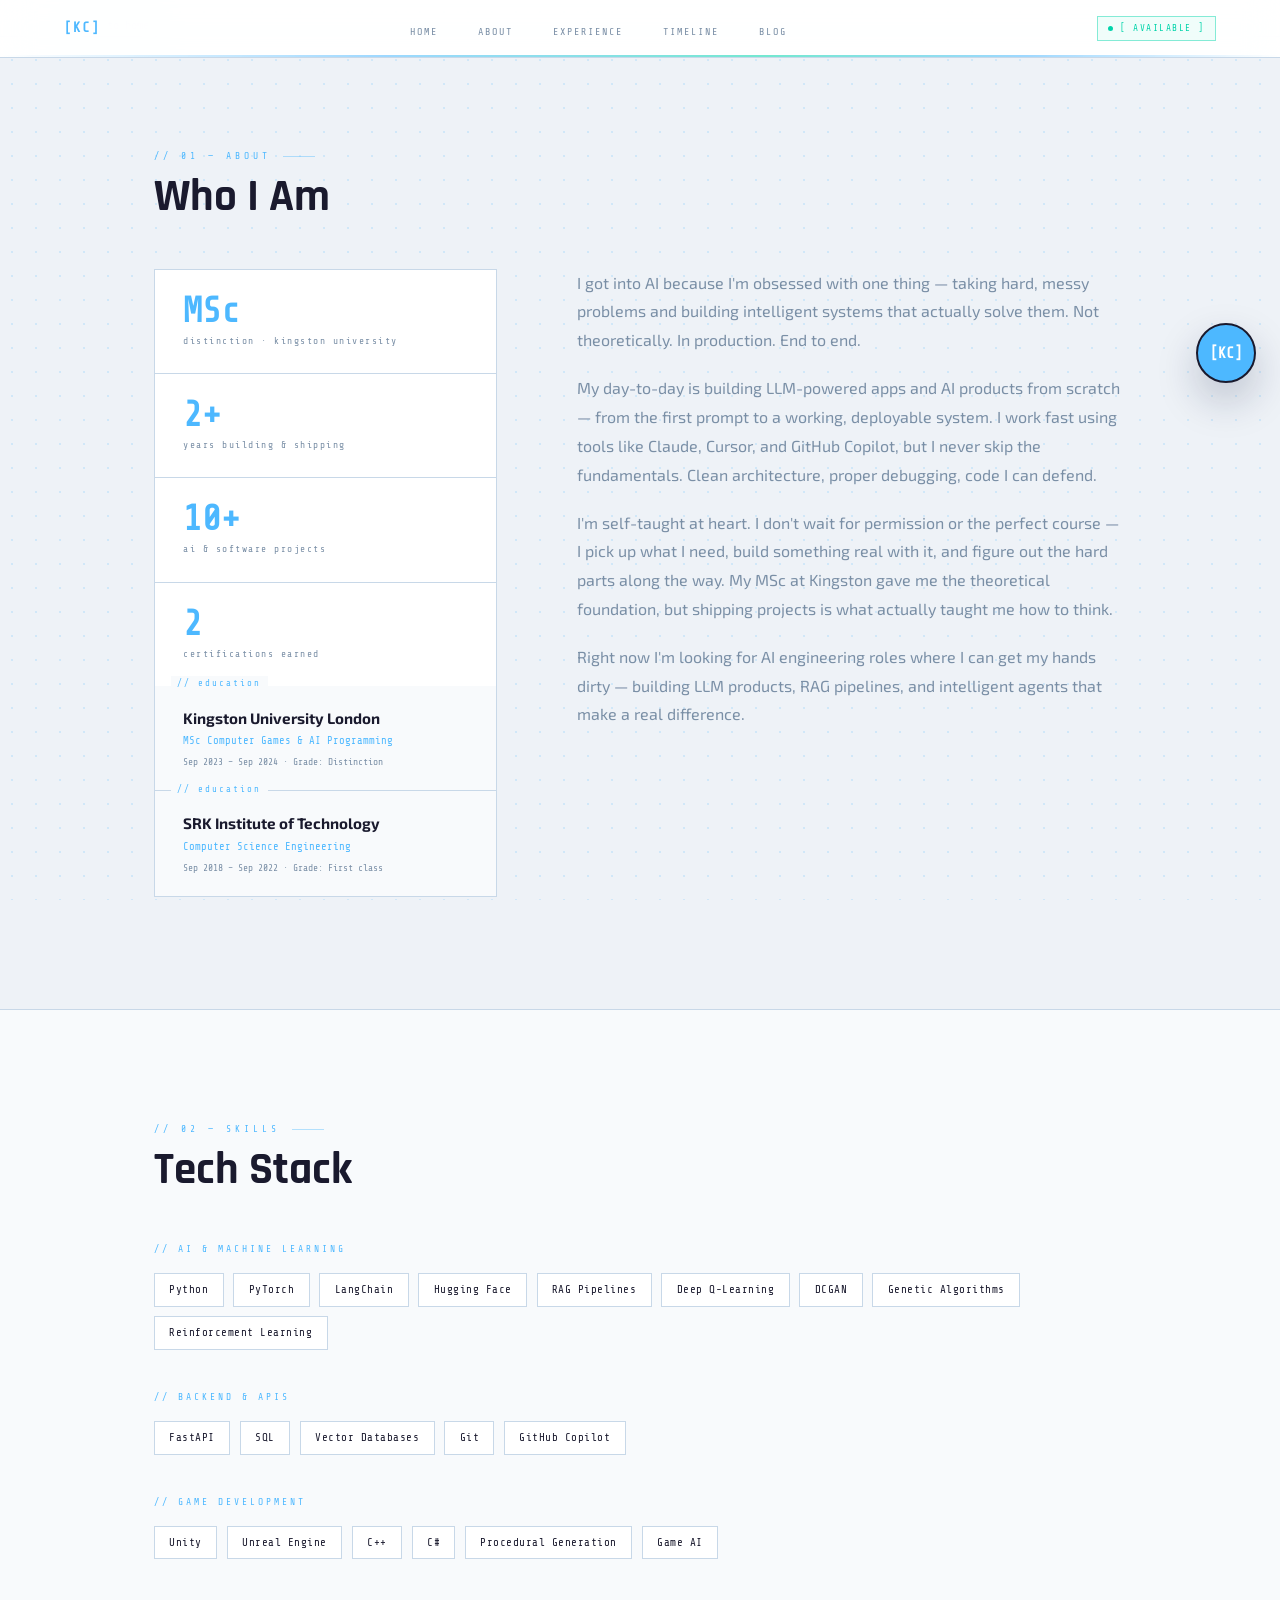
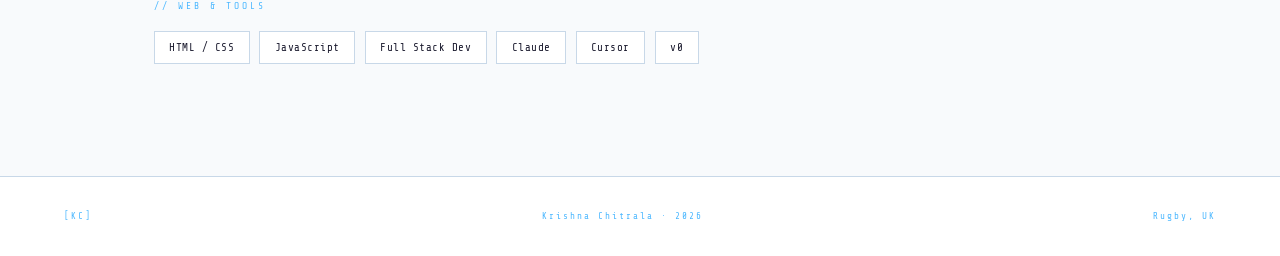
==== pages/about.html @ a4210274 "Add floating AI chat widget across all pages" ====
<!DOCTYPE html>
<html lang="en">
<head>
  <meta charset="UTF-8">
  <meta name="viewport" content="width=device-width, initial-scale=1.0">
  <title>About · KC</title>
  <link href="https://fonts.googleapis.com/css2?family=Rajdhani:wght@600;700&family=Exo+2:wght@400;500;600&family=Share+Tech+Mono&display=swap" rel="stylesheet">
  <link rel="stylesheet" href="../css/style.css">
</head>
<body>

<nav>
  <a class="nav-logo" href="../index.html">[KC]</a>
  <button class="nav-hamburger" id="navHamburger" onclick="toggleMenu()">
    <span></span>
    <span></span>
    <span></span>
  </button>
  <ul class="nav-links">
    <li><a href="../index.html" onclick="closeMenu()">HOME</a></li>
    <li><a href="about.html" onclick="closeMenu()">ABOUT</a></li>
    <li><a href="experience.html" onclick="closeMenu()">EXPERIENCE</a></li>
    <li><a href="timeline.html" onclick="closeMenu()">TIMELINE</a></li>
    <li><a href="blog.html" onclick="closeMenu()">BLOG</a></li>
  </ul>
  <div class="nav-available">
    <div class="nav-available-dot"></div>
    [ AVAILABLE ]
  </div>
</nav>

<div class="mobile-menu-overlay" id="mobileMenuOverlay">
  <div class="mobile-menu">
    <a href="../index.html" onclick="closeMenu()">HOME</a>
    <a href="about.html" onclick="closeMenu()">ABOUT</a>
    <a href="experience.html" onclick="closeMenu()">EXPERIENCE</a>
    <a href="timeline.html" onclick="closeMenu()">TIMELINE</a>
    <a href="blog.html" onclick="closeMenu()">BLOG</a>
  </div>
</div>

<a class="back-link" href="../index.html">← Back to home</a>

<section id="about">
  <div class="section-wrap">
    <div class="section-label">// 01 — about</div>
    <h2>Who I Am</h2>
    <div class="about-grid">
      <div class="about-stats">
        <div class="about-stat">
          <div class="about-stat-num">MSc</div>
          <div class="about-stat-label">distinction · kingston university</div>
        </div>
        <div class="about-stat">
          <div class="about-stat-num">2+</div>
          <div class="about-stat-label">years building & shipping</div>
        </div>
        <div class="about-stat">
          <div class="about-stat-num">10+</div>
          <div class="about-stat-label">ai & software projects</div>
        </div>
        <div class="about-stat">
          <div class="about-stat-num">2</div>
          <div class="about-stat-label">certifications earned</div>
        </div>

        <div class="about-edu">
          <div class="about-edu-title">Kingston University London</div>
          <div class="about-edu-sub">MSc Computer Games & AI Programming</div>
          <div class="about-edu-detail">Sep 2023 – Sep 2024 · Grade: Distinction</div>
        </div>
        <div class="about-edu">
          <div class="about-edu-title">SRK Institute of Technology</div>
          <div class="about-edu-sub">Computer Science Engineering</div>
          <div class="about-edu-detail">Sep 2018 – Sep 2022 · Grade: First class</div>
        </div>
      </div>
      <div class="about-text">
        <p>I got into AI because I'm obsessed with one thing — taking hard, messy problems and building intelligent systems that actually solve them. Not theoretically. In production. End to end.</p>
        <p>My day-to-day is building LLM-powered apps and AI products from scratch — from the first prompt to a working, deployable system. I work fast using tools like Claude, Cursor, and GitHub Copilot, but I never skip the fundamentals. Clean architecture, proper debugging, code I can defend.</p>
        <p>I'm self-taught at heart. I don't wait for permission or the perfect course — I pick up what I need, build something real with it, and figure out the hard parts along the way. My MSc at Kingston gave me the theoretical foundation, but shipping projects is what actually taught me how to think.</p>
        <p>Right now I'm looking for AI engineering roles where I can get my hands dirty — building LLM products, RAG pipelines, and intelligent agents that make a real difference.</p>
      </div>
    </div>
  </div>
</section>

<section id="skills">
  <div class="section-wrap">
    <div class="section-label">// 02 — skills</div>
    <h2>Tech Stack</h2>
    <div class="skills-categories">
      <div>
        <div class="skill-category-label">// AI & Machine Learning</div>
        <div class="skills-grid">
          <div class="skill-tag">Python</div>
          <div class="skill-tag">PyTorch</div>
          <div class="skill-tag">LangChain</div>
          <div class="skill-tag">Hugging Face</div>
          <div class="skill-tag">RAG Pipelines</div>
          <div class="skill-tag">Deep Q-Learning</div>
          <div class="skill-tag">DCGAN</div>
          <div class="skill-tag">Genetic Algorithms</div>
          <div class="skill-tag">Reinforcement Learning</div>
        </div>
      </div>
      <div>
        <div class="skill-category-label">// Backend & APIs</div>
        <div class="skills-grid">
          <div class="skill-tag">FastAPI</div>
          <div class="skill-tag">SQL</div>
          <div class="skill-tag">Vector Databases</div>
          <div class="skill-tag">Git</div>
          <div class="skill-tag">GitHub Copilot</div>
        </div>
      </div>
      <div>
        <div class="skill-category-label">// Game Development</div>
        <div class="skills-grid">
          <div class="skill-tag">Unity</div>
          <div class="skill-tag">Unreal Engine</div>
          <div class="skill-tag">C++</div>
          <div class="skill-tag">C#</div>
          <div class="skill-tag">Procedural Generation</div>
          <div class="skill-tag">Game AI</div>
        </div>
      </div>
      <div>
        <div class="skill-category-label">// Web & Tools</div>
        <div class="skills-grid">
          <div class="skill-tag">HTML / CSS</div>
          <div class="skill-tag">JavaScript</div>
          <div class="skill-tag">Full Stack Dev</div>
          <div class="skill-tag">Claude</div>
          <div class="skill-tag">Cursor</div>
          <div class="skill-tag">v0</div>
        </div>
      </div>
    </div>
  </div>
</section>

<footer>
  <span>[KC]</span>
  <span>Krishna Chitrala · 2026</span>
  <span>Rugby, UK</span>
</footer>

<div class="floating-chat-wrapper">
  <button id="floatingChatButton" class="floating-chat-button" title="Ask AI about Krishna" aria-expanded="false">[KC]</button>
  <div id="floatingChatPanel" class="floating-chat-panel" aria-hidden="true">
    <div class="floating-chat-header">
      <div>
        <div class="floating-chat-title">[KC] ASSISTANT · ONLINE</div>
        <div class="floating-chat-counter" id="questionCounter">20 remaining</div>
      </div>
      <button id="floatingChatClose" class="floating-chat-close" aria-label="Close chat">✕</button>
    </div>
    <div class="chat-messages" id="chatMessages">
      <div class="chat-msg ai">
        <div class="chat-avatar">AI</div>
        <div class="chat-bubble">Hey! I'm an AI trained on everything about Krishna Chitrala. Ask me about his education, skills, projects, experience, or anything else — I'll answer instantly.</div>
      </div>
    </div>
    <div class="chat-suggestions" id="floatingChatSuggestions">
      <button class="chat-suggest" type="button" onclick="sendSuggestion(this)">What's his education?</button>
      <button class="chat-suggest" type="button" onclick="sendSuggestion(this)">What projects has he built?</button>
      <button class="chat-suggest" type="button" onclick="sendSuggestion(this)">Does he know AI / ML?</button>
      <button class="chat-suggest" type="button" onclick="sendSuggestion(this)">Is he available to hire?</button>
    </div>
    <div class="chat-input-row">
      <input class="chat-input" id="chatInput" type="text" placeholder="Ask anything about Krishna..." autocomplete="off" />
      <button id="sendButton" class="chat-send" type="button">SEND →</button>
    </div>
  </div>
</div>

<script src="../js/chat.js"></script>
<script src="../js/floating-chat.js"></script>
</body>
</html>
---- css/style.css ----
@import url('https://fonts.googleapis.com/css2?family=Rajdhani:wght@600;700&family=Exo+2:wght@400;500;600&family=Share+Tech+Mono&display=swap');

*, *::before, *::after { box-sizing: border-box; margin: 0; padding: 0; }

:root {
  --bg: #eef2f7;
  --bg2: #f8fafc;
  --card: #ffffff;
  --navy: #1a1a2e;
  --blue: #4db8ff;
  --teal: #00d4aa;
  --muted: #7a8fa6;
  --border-color: #c8d8e8;
  --text: #1a1a2e;
  --font-heading: 'Rajdhani', sans-serif;
  --font-body: 'Exo 2', sans-serif;
  --font-mono: 'Share Tech Mono', monospace;
  --mono: var(--font-mono);
  --sans: var(--font-body);
  /* Legacy aliases so any remaining refs don't break */
  --neon: #4db8ff;
  --neon2: #4db8ff;
  --neon3: #00d4aa;
  --border: rgba(200,216,232,0.8);
  --border2: rgba(77,184,255,0.3);
  --bg3: #f0f4f8;
}

html { scroll-behavior: smooth; }

body {
  background: var(--bg);
  color: var(--text);
  font-family: var(--font-body);
  font-size: 16px;
  line-height: 1.6;
  overflow-x: hidden;
}

button { font-family: var(--font-body); }

h1, h2, h3 { font-family: var(--font-heading); }

/* Subtle dot pattern */
body::before {
  content: '';
  position: fixed;
  inset: 0;
  background-image: radial-gradient(circle, rgba(77,184,255,0.18) 1px, transparent 1px);
  background-size: 24px 24px;
  pointer-events: none;
  z-index: 0;
}

/* Hide old cursor dot */
.cursor { display: none; }

/* ═══════════════════════════════════════
   NAV
═══════════════════════════════════════ */
nav {
  position: fixed;
  top: 0; left: 0; right: 0;
  z-index: 100;
  padding: 0 4rem;
  height: 58px;
  display: flex;
  align-items: center;
  justify-content: space-between;
  background: rgba(255,255,255,0.95);
  backdrop-filter: blur(16px);
  border-bottom: 1px solid var(--border-color);
}

/* Blue gradient line under nav */
nav::after {
  content: '';
  position: absolute;
  bottom: 0; left: 0; right: 0;
  height: 2px;
  background: linear-gradient(90deg, transparent 0%, var(--blue) 30%, var(--teal) 60%, var(--blue) 80%, transparent 100%);
  opacity: 0.55;
}

.nav-logo {
  font-family: var(--mono);
  font-size: 0.88rem;
  color: var(--blue);
  letter-spacing: 1px;
  text-decoration: none;
  font-weight: 700;
}

.nav-links {
  display: flex;
  gap: 2.5rem;
  list-style: none;
  align-items: center;
}

.nav-links a {
  font-family: var(--mono);
  font-size: 0.63rem;
  color: var(--muted);
  text-decoration: none;
  letter-spacing: 2px;
  text-transform: uppercase;
  transition: color 0.2s;
  position: relative;
}

.nav-links a::after {
  content: '';
  position: absolute;
  bottom: -3px; left: 0;
  width: 0; height: 1px;
  background: var(--blue);
  transition: width 0.2s;
}

.nav-links a:hover { color: var(--navy); }
.nav-links a:hover::after { width: 100%; }

/* [ AVAILABLE ] badge */
.nav-available {
  display: flex;
  align-items: center;
  gap: 0.45rem;
  font-family: var(--mono);
  font-size: 0.58rem;
  letter-spacing: 1.5px;
  color: var(--teal);
  border: 1px solid rgba(0,212,170,0.45);
  padding: 0.28rem 0.65rem;
  background: rgba(0,212,170,0.06);
  white-space: nowrap;
}

.nav-available-dot {
  width: 5px; height: 5px;
  background: var(--teal);
  border-radius: 50%;
  flex-shrink: 0;
  animation: pulse 2s infinite;
}

@keyframes pulse { 0%,100%{opacity:1;} 50%{opacity:0.25;} }

/* ═══════════════════════════════════════
   SECTION COMMON
═══════════════════════════════════════ */
.section-wrap {
  max-width: 1100px;
  margin: 0 auto;
  padding: 7rem 4rem;
  position: relative;
  z-index: 1;
}

.section-label {
  font-family: var(--mono);
  font-size: 0.6rem;
  color: var(--blue);
  letter-spacing: 4px;
  text-transform: uppercase;
  margin-bottom: 0.6rem;
  display: flex;
  align-items: center;
  gap: 0.75rem;
}

.section-label::after {
  content: '';
  display: inline-block;
  width: 32px; height: 1px;
  background: var(--blue);
  opacity: 0.4;
}

h2 {
  font-size: 2.8rem;
  font-weight: 800;
  color: var(--navy);
  margin-bottom: 3rem;
  line-height: 1.05;
}

/* ═══════════════════════════════════════
   HERO
═══════════════════════════════════════ */
#hero {
  min-height: 100vh;
  display: flex;
  align-items: center;
  position: relative;
  overflow: hidden;
  background: var(--bg2);
}

/* Corner frame decorations */
.hero-frame-tl {
  position: absolute;
  top: 80px; left: 40px;
  width: 72px; height: 72px;
  border-top: 2px solid var(--blue);
  border-left: 2px solid var(--blue);
  opacity: 0.3;
  pointer-events: none;
  z-index: 2;
}

.hero-frame-br {
  position: absolute;
  bottom: 70px; right: 40px;
  width: 72px; height: 72px;
  border-bottom: 2px solid var(--blue);
  border-right: 2px solid var(--blue);
  opacity: 0.3;
  pointer-events: none;
  z-index: 2;
}

.hero-grid {
  position: absolute;
  inset: 0;
  background-image:
    linear-gradient(rgba(77,184,255,0.07) 1px, transparent 1px),
    linear-gradient(90deg, rgba(77,184,255,0.07) 1px, transparent 1px);
  background-size: 64px 64px;
  mask-image: radial-gradient(ellipse 75% 75% at 50% 50%, black 0%, transparent 100%);
}

.hero-glow { display: none; }

.hero-inner {
  position: relative;
  z-index: 1;
  max-width: 1100px;
  margin: 0 auto;
  padding: 0 4rem;
  padding-top: 6rem;
  width: 100%;
}

.hero-tag {
  font-family: var(--mono);
  font-size: 0.66rem;
  color: var(--teal);
  letter-spacing: 3px;
  margin-bottom: 1.8rem;
  display: flex;
  align-items: center;
  gap: 0.75rem;
  animation: fadeUp 0.6s ease both;
}

.hero-tag-dot {
  width: 6px; height: 6px;
  background: var(--teal);
  border-radius: 50%;
  animation: pulse 2s infinite;
}

.hero-name {
  font-size: clamp(3.5rem, 9vw, 7rem);
  font-weight: 800;
  line-height: 0.95;
  margin-bottom: 1.5rem;
  color: var(--navy);
  animation: fadeUp 0.6s 0.1s ease both;
}

.hero-name-outline {
  color: transparent;
  -webkit-text-stroke: 2px var(--blue);
  display: block;
}

.hero-role {
  font-family: var(--mono);
  font-size: 0.88rem;
  color: var(--muted);
  margin-bottom: 0.5rem;
  animation: fadeUp 0.6s 0.2s ease both;
}

.hero-role em { color: var(--blue); font-style: normal; }

.hero-location {
  font-family: var(--mono);
  font-size: 0.66rem;
  color: var(--muted);
  letter-spacing: 2px;
  margin-bottom: 3rem;
  animation: fadeUp 0.6s 0.25s ease both;
}

.hero-btns {
  display: flex;
  gap: 1rem;
  flex-wrap: wrap;
  animation: fadeUp 0.6s 0.35s ease both;
}

/* Stats bar */
.hero-stats {
  display: grid;
  grid-template-columns: repeat(4, 1fr);
  margin-top: 4rem;
  background: var(--card);
  border: 1px solid var(--border-color);
  animation: fadeUp 0.6s 0.45s ease both;
}

.hero-stat-item {
  padding: 1.3rem 1.5rem;
  border-right: 1px solid var(--border-color);
  transition: all 0.2s;
  position: relative;
  overflow: hidden;
}

.hero-stat-item:last-child { border-right: none; }

.hero-stat-item::before {
  content: '';
  position: absolute;
  top: 0; left: 0; right: 0;
  height: 2px;
  background: linear-gradient(90deg, var(--blue), var(--teal));
  opacity: 0;
  transition: opacity 0.2s;
}

.hero-stat-item:hover::before { opacity: 1; }

.hero-stat-num {
  font-family: var(--mono);
  font-size: 1.55rem;
  font-weight: 700;
  color: var(--blue);
  line-height: 1;
  margin-bottom: 0.3rem;
}

.hero-stat-label {
  font-family: var(--mono);
  font-size: 0.56rem;
  color: var(--muted);
  letter-spacing: 1.5px;
  text-transform: uppercase;
}

@keyframes fadeUp {
  from { opacity: 0; transform: translateY(16px); }
  to { opacity: 1; transform: translateY(0); }
}

/* ═══════════════════════════════════════
   BUTTONS
═══════════════════════════════════════ */
.btn {
  font-family: var(--font-body);
  font-size: 0.66rem;
  letter-spacing: 2px;
  text-transform: uppercase;
  padding: 0.85rem 2rem;
  border: 1px solid var(--navy);
  color: var(--card);
  background: var(--navy);
  cursor: pointer;
  text-decoration: none;
  transition: all 0.2s;
  display: inline-block;
}

.btn:hover { background: var(--blue); border-color: var(--blue); }

.btn-ghost {
  background: transparent;
  color: var(--navy);
  border-color: var(--border-color);
}

.btn-ghost:hover {
  background: var(--navy);
  border-color: var(--navy);
  color: var(--card);
}

.btn-sm {
  font-size: 0.6rem;
  padding: 0.5rem 1rem;
}

/* ═══════════════════════════════════════
   ABOUT
═══════════════════════════════════════ */
#about { border-top: 1px solid var(--border-color); }

.about-grid {
  display: grid;
  grid-template-columns: 1fr 1.6fr;
  gap: 5rem;
  align-items: start;
}

.about-stats {
  display: flex;
  flex-direction: column;
  gap: 0;
}

.about-stat {
  padding: 1.5rem 1.75rem;
  border: 1px solid var(--border-color);
  border-bottom: none;
  background: var(--card);
  position: relative;
  transition: background 0.2s;
}

.about-stat:last-of-type { border-bottom: 1px solid var(--border-color); }

.about-stat::before {
  content: '';
  position: absolute;
  left: 0; top: 0; bottom: 0;
  width: 2px;
  background: var(--blue);
  opacity: 0;
  transition: opacity 0.2s;
}

.about-stat:hover::before { opacity: 1; }
.about-stat:hover { background: var(--bg2); }

.about-stat-num {
  font-size: 2.2rem;
  font-weight: 800;
  color: var(--blue);
  line-height: 1;
  font-family: var(--mono);
}

.about-stat-label {
  font-family: var(--mono);
  font-size: 0.6rem;
  color: var(--muted);
  letter-spacing: 1.5px;
  margin-top: 0.3rem;
}

.about-text p {
  color: var(--muted);
  margin-bottom: 1.2rem;
  font-size: 1rem;
  line-height: 1.8;
}

.about-text p strong { color: var(--text); font-weight: 700; }

.about-edu {
  padding: 1.25rem 1.75rem;
  border: 1px solid var(--border-color);
  border-top: none;
  background: var(--bg2);
  position: relative;
  margin-top: 0;
}

.about-edu::before {
  content: '// education';
  position: absolute;
  top: -0.6rem;
  left: 1rem;
  font-family: var(--mono);
  font-size: 0.56rem;
  color: var(--blue);
  background: var(--bg2);
  padding: 0 0.4rem;
  letter-spacing: 2px;
}

.about-edu-title {
  font-size: 0.95rem;
  font-weight: 700;
  color: var(--navy);
  margin-bottom: 0.2rem;
}

.about-edu-sub {
  font-family: var(--mono);
  font-size: 0.66rem;
  color: var(--blue);
  margin-bottom: 0.3rem;
}

.about-edu-detail {
  font-family: var(--mono);
  font-size: 0.6rem;
  color: var(--muted);
}

/* ═══════════════════════════════════════
   SKILLS
═══════════════════════════════════════ */
#skills { border-top: 1px solid var(--border-color); background: var(--bg2); }

.skills-categories {
  display: flex;
  flex-direction: column;
  gap: 2.5rem;
}

.skill-category-label {
  font-family: var(--mono);
  font-size: 0.6rem;
  color: var(--blue);
  letter-spacing: 3px;
  margin-bottom: 1rem;
  text-transform: uppercase;
}

.skills-grid {
  display: flex;
  flex-wrap: wrap;
  gap: 0.6rem;
}

.skill-tag {
  font-family: var(--mono);
  font-size: 0.68rem;
  padding: 0.44rem 0.9rem;
  border: 1px solid var(--border-color);
  color: var(--text);
  background: var(--card);
  letter-spacing: 0.5px;
  transition: all 0.2s;
  cursor: default;
  position: relative;
  overflow: hidden;
}

.skill-tag::after {
  content: '';
  position: absolute;
  bottom: 0; left: 0;
  width: 0; height: 2px;
  background: var(--blue);
  transition: width 0.2s;
}

.skill-tag:hover {
  border-color: var(--blue);
  color: var(--navy);
  transform: translateY(-2px);
  box-shadow: 0 4px 14px rgba(77,184,255,0.12);
}

.skill-tag:hover::after { width: 100%; }

/* ═══════════════════════════════════════
   EXPERIENCE
═══════════════════════════════════════ */
#experience { border-top: 1px solid var(--border-color); }

.exp-list {
  display: flex;
  flex-direction: column;
  border: 1px solid var(--border-color);
  background: var(--card);
}

.exp-item {
  padding: 2rem 2.5rem;
  border-bottom: 1px solid var(--border-color);
  display: grid;
  grid-template-columns: 1fr 2.5fr;
  gap: 2rem;
  transition: background 0.2s;
  position: relative;
}

.exp-item:last-child { border-bottom: none; }

.exp-item::before {
  content: '';
  position: absolute;
  left: 0; top: 0; bottom: 0;
  width: 3px;
  background: linear-gradient(to bottom, var(--blue), var(--teal));
  opacity: 0;
  transition: opacity 0.2s;
}

.exp-item:hover { background: var(--bg2); }
.exp-item:hover::before { opacity: 1; }

.exp-date {
  font-family: var(--mono);
  font-size: 0.6rem;
  color: var(--blue);
  letter-spacing: 2px;
  margin-bottom: 0.4rem;
  text-transform: uppercase;
}

.exp-company {
  font-family: var(--mono);
  font-size: 0.72rem;
  color: var(--muted);
}

.exp-type {
  font-family: var(--mono);
  font-size: 0.56rem;
  color: var(--teal);
  letter-spacing: 1px;
  margin-top: 0.3rem;
  padding: 0.18rem 0.5rem;
  border: 1px solid rgba(0,212,170,0.5);
  display: inline-block;
  background: rgba(0,212,170,0.06);
}

.exp-role {
  font-size: 1.05rem;
  font-weight: 700;
  color: var(--navy);
  margin-bottom: 0.75rem;
}

.exp-desc {
  color: var(--muted);
  font-size: 0.86rem;
  line-height: 1.7;
}

.exp-desc li {
  margin-bottom: 0.3rem;
  list-style: none;
  padding-left: 1.2rem;
  position: relative;
}

.exp-desc li::before {
  content: '◆';
  position: absolute;
  left: 0;
  color: var(--blue);
  font-size: 0.44rem;
  top: 0.42rem;
}

/* ═══════════════════════════════════════
   CERTIFICATIONS
═══════════════════════════════════════ */
#certs { border-top: 1px solid var(--border-color); background: var(--bg2); }

.certs-grid {
  display: grid;
  grid-template-columns: repeat(auto-fill, minmax(300px, 1fr));
  gap: 1rem;
}

.cert-card {
  background: var(--card);
  border: 1px solid var(--border-color);
  border-left: 3px solid var(--blue);
  padding: 1.5rem 1.75rem;
  transition: all 0.2s;
  position: relative;
}

.cert-card:hover {
  border-color: var(--blue);
  border-left-color: var(--teal);
  transform: translateY(-3px);
  box-shadow: 0 8px 24px rgba(77,184,255,0.1);
}

.cert-issuer {
  font-family: var(--mono);
  font-size: 0.56rem;
  color: var(--blue);
  letter-spacing: 2px;
  text-transform: uppercase;
  margin-bottom: 0.5rem;
}

.cert-name {
  font-size: 0.95rem;
  font-weight: 700;
  color: var(--navy);
  margin-bottom: 0.5rem;
  line-height: 1.4;
}

.cert-date {
  font-family: var(--mono);
  font-size: 0.6rem;
  color: var(--muted);
}

/* ═══════════════════════════════════════
   PROJECTS
═══════════════════════════════════════ */
#projects { border-top: 1px solid var(--border-color); }

.projects-grid {
  display: grid;
  grid-template-columns: repeat(3, 1fr);
  grid-auto-rows: 10px;
  gap: 1.5rem;
}

.project-card {
  background: var(--card);
  border: 1px solid var(--border-color);
  cursor: pointer;
  transition: all 0.2s;
  overflow: hidden;
  position: relative;
}

/* Blue gradient line at top on hover */
.project-card::before {
  content: '';
  position: absolute;
  top: 0; left: 0; right: 0;
  height: 2px;
  background: linear-gradient(90deg, var(--blue), var(--teal));
  opacity: 0;
  transition: opacity 0.2s;
  z-index: 2;
}

/* Corner bracket top-right */
.project-card::after {
  content: '┌─────────────┐';
  position: absolute;
  top: 6px; left: 8px; right: 8px;
  font-family: var(--mono);
  font-size: 0.55rem;
  color: var(--blue);
  pointer-events: none;
  opacity: 0;
  transition: opacity 0.2s;
  z-index: 3;
  letter-spacing: 2px;
  white-space: nowrap;
  overflow: hidden;
}

.project-card:hover {
  border-color: rgba(77,184,255,0.5);
  transform: translateY(-4px);
  box-shadow: 0 12px 36px rgba(77,184,255,0.1);
  overflow: visible;
}

.project-card:hover::before { opacity: 1; }
.project-card:hover::after { opacity: 0.7; }
.project-card:hover .project-arrow { opacity: 1; transform: translate(0,0); }

.project-thumb {
  width: 100%;
  height: 190px;
  background: var(--bg2);
  display: flex;
  align-items: center;
  justify-content: center;
  border-bottom: 1px solid var(--border-color);
  position: relative;
  overflow: hidden;
}

.project-thumb-pattern {
  position: absolute;
  inset: 0;
  background-image:
    linear-gradient(rgba(77,184,255,0.08) 1px, transparent 1px),
    linear-gradient(90deg, rgba(77,184,255,0.08) 1px, transparent 1px);
  background-size: 20px 20px;
}

.project-thumb-icon {
  position: relative;
  z-index: 1;
  font-size: 2.5rem;
  font-weight: 800;
  font-family: var(--sans);
  color: var(--blue);
  opacity: 0.22;
  letter-spacing: -2px;
}

.project-body { padding: 1.4rem; }

.project-tags {
  display: flex;
  flex-wrap: wrap;
  gap: 0.35rem;
  margin-bottom: 0.8rem;
}

.project-tag {
  font-family: var(--mono);
  font-size: 0.55rem;
  padding: 0.18rem 0.48rem;
  border: 1px solid rgba(77,184,255,0.4);
  color: var(--blue);
  letter-spacing: 0.5px;
  background: rgba(77,184,255,0.05);
}

.project-title {
  font-size: 1rem;
  font-weight: 700;
  color: var(--navy);
  margin-bottom: 0.5rem;
}

.project-desc {
  font-size: 0.82rem;
  color: var(--muted);
  line-height: 1.55;
}

.project-arrow {
  position: absolute;
  top: 0.7rem; right: 0.7rem;
  font-size: 1rem;
  color: var(--blue);
  opacity: 0;
  transform: translate(-4px, 4px);
  transition: all 0.2s;
  z-index: 4;
}

/* ═══════════════════════════════════════
   MODAL
═══════════════════════════════════════ */
.modal-overlay {
  display: none;
  position: fixed;
  inset: 0;
  background: rgba(26,26,46,0.65);
  backdrop-filter: blur(8px);
  z-index: 500;
  align-items: center;
  justify-content: center;
  padding: 2rem;
}

.modal-overlay.open { display: flex; }

.modal {
  background: var(--card);
  border: 1px solid var(--border-color);
  max-width: 700px;
  width: 100%;
  max-height: 88vh;
  overflow-y: auto;
  position: relative;
  animation: modalIn 0.3s ease;
  box-shadow: 0 24px 64px rgba(26,26,46,0.18);
}

.modal::before {
  content: '';
  position: absolute;
  top: 0; left: 0; right: 0;
  height: 2px;
  background: linear-gradient(90deg, var(--blue), var(--teal));
  z-index: 2;
}

@keyframes modalIn {
  from { opacity: 0; transform: translateY(20px) scale(0.98); }
  to { opacity: 1; transform: translateY(0) scale(1); }
}

.modal::-webkit-scrollbar { width: 4px; }
.modal::-webkit-scrollbar-track { background: var(--bg2); }
.modal::-webkit-scrollbar-thumb { background: var(--border-color); }

.modal-close {
  position: absolute;
  top: 1rem; right: 1rem;
  font-family: var(--mono);
  font-size: 0.6rem;
  color: var(--muted);
  background: none;
  border: 1px solid var(--border-color);
  padding: 0.28rem 0.65rem;
  cursor: pointer;
  letter-spacing: 2px;
  transition: all 0.2s;
  z-index: 10;
}

.modal-close:hover { border-color: var(--blue); color: var(--blue); }

.modal-thumb {
  width: 100%;
  height: 220px;
  background: var(--bg2);
  display: flex;
  align-items: center;
  justify-content: center;
  border-bottom: 1px solid var(--border-color);
  position: relative;
  overflow: hidden;
}

.modal-thumb-pattern {
  position: absolute;
  inset: 0;
  background-image:
    linear-gradient(rgba(77,184,255,0.08) 1px, transparent 1px),
    linear-gradient(90deg, rgba(77,184,255,0.08) 1px, transparent 1px);
  background-size: 20px 20px;
}

.modal-thumb-icon {
  position: relative;
  z-index: 1;
  font-size: 3rem;
  font-weight: 800;
  color: var(--blue);
  opacity: 0.22;
}

.modal-body { padding: 2.5rem; }

.modal-tags {
  display: flex;
  flex-wrap: wrap;
  gap: 0.4rem;
  margin-bottom: 1rem;
}

.modal-tag {
  font-family: var(--mono);
  font-size: 0.56rem;
  padding: 0.18rem 0.55rem;
  border: 1px solid rgba(77,184,255,0.4);
  color: var(--blue);
  background: rgba(77,184,255,0.05);
}

.modal-title {
  font-size: 1.6rem;
  font-weight: 800;
  color: var(--navy);
  margin-bottom: 1.25rem;
  line-height: 1.2;
}

.modal-desc {
  color: var(--muted);
  font-size: 0.9rem;
  line-height: 1.8;
  margin-bottom: 2rem;
}

.modal-section {
  font-family: var(--mono);
  font-size: 0.58rem;
  color: var(--blue);
  letter-spacing: 3px;
  text-transform: uppercase;
  margin-bottom: 0.75rem;
  padding-bottom: 0.5rem;
  border-bottom: 1px solid var(--border-color);
}

.modal-links {
  display: flex;
  gap: 0.75rem;
  flex-wrap: wrap;
}

/* ═══════════════════════════════════════
   AI CHAT
═══════════════════════════════════════ */
#chat { border-top: 1px solid var(--border-color); background: var(--bg2); }

.chat-container {
  background: var(--card);
  border: 1px solid var(--border-color);
  overflow: hidden;
  position: relative;
}

.chat-container::before {
  content: '';
  position: absolute;
  top: 0; left: 0; right: 0;
  height: 2px;
  background: linear-gradient(90deg, var(--blue), var(--teal), var(--blue));
  z-index: 1;
}

.chat-header {
  padding: 1rem 1.75rem;
  border-bottom: 1px solid rgba(255,255,255,0.08);
  display: flex;
  align-items: center;
  justify-content: space-between;
  background: var(--navy);
}

.chat-header-left {
  display: flex;
  align-items: center;
  gap: 0.75rem;
}

.chat-dot {
  width: 7px; height: 7px;
  background: var(--teal);
  border-radius: 50%;
  animation: pulse 2s infinite;
}

.chat-header-text {
  font-family: var(--mono);
  font-size: 0.66rem;
  color: #e8f4f8;
  letter-spacing: 2px;
}

.chat-header-sub {
  font-family: var(--mono);
  font-size: 0.56rem;
  color: rgba(255,255,255,0.38);
  letter-spacing: 1px;
}

.chat-online-badge {
  font-family: var(--mono);
  font-size: 0.52rem;
  letter-spacing: 1.5px;
  color: var(--teal);
  border: 1px solid rgba(0,212,170,0.5);
  padding: 0.18rem 0.5rem;
  background: rgba(0,212,170,0.1);
}

.chat-messages {
  padding: 1.75rem;
  min-height: 280px;
  max-height: 380px;
  overflow-y: auto;
  display: flex;
  flex-direction: column;
  gap: 1.2rem;
  background: var(--bg2);
}

.chat-messages::-webkit-scrollbar { width: 3px; }
.chat-messages::-webkit-scrollbar-thumb { background: var(--border-color); }

.chat-msg {
  display: flex;
  gap: 0.75rem;
  max-width: 88%;
  animation: msgIn 0.25s ease;
}

@keyframes msgIn {
  from { opacity: 0; transform: translateY(8px); }
  to { opacity: 1; transform: translateY(0); }
}

.chat-msg.user {
  align-self: flex-end;
  flex-direction: row-reverse;
}

.chat-avatar {
  width: 30px; height: 30px;
  border: 1px solid var(--border-color);
  display: flex;
  align-items: center;
  justify-content: center;
  font-family: var(--mono);
  font-size: 0.5rem;
  color: var(--blue);
  background: var(--card);
  flex-shrink: 0;
}

/* AI bubble */
.chat-bubble {
  background: var(--card);
  border: 1px solid var(--border-color);
  padding: 0.8rem 1.1rem;
  font-size: 0.85rem;
  color: var(--text);
  line-height: 1.55;
}

/* User bubble — navy + blue text */
.chat-msg.user .chat-bubble {
  background: var(--navy);
  border-color: var(--navy);
  color: var(--blue);
}

.chat-typing {
  display: flex;
  gap: 4px;
  align-items: center;
  padding: 0.8rem 1.1rem;
  background: var(--card);
  border: 1px solid var(--border-color);
  width: fit-content;
}

.chat-typing span {
  width: 5px; height: 5px;
  background: var(--blue);
  border-radius: 50%;
  animation: typing 1.2s infinite;
}

.chat-typing span:nth-child(2) { animation-delay: 0.2s; }
.chat-typing span:nth-child(3) { animation-delay: 0.4s; }

@keyframes typing {
  0%,100%{opacity:0.2; transform:translateY(0);}
  50%{opacity:1; transform:translateY(-3px);}
}

.chat-suggestions {
  padding: 0.75rem 1.75rem;
  display: flex;
  gap: 0.5rem;
  flex-wrap: wrap;
  background: var(--card);
  border-top: 1px solid var(--border-color);
}

.chat-suggest {
  font-family: var(--mono);
  font-size: 0.58rem;
  padding: 0.38rem 0.75rem;
  border: 1px solid var(--border-color);
  color: var(--muted);
  background: var(--bg2);
  cursor: pointer;
  letter-spacing: 0.5px;
  transition: all 0.2s;
}

.chat-suggest:hover {
  border-color: var(--blue);
  color: var(--navy);
  background: var(--card);
}

.chat-input-row {
  padding: 1rem 1.75rem;
  border-top: 1px solid var(--border-color);
  display: flex;
  gap: 0.75rem;
  align-items: center;
  background: var(--card);
}

.chat-input {
  flex: 1;
  background: var(--bg2);
  border: 1px solid var(--border-color);
  color: var(--text);
  font-family: var(--mono);
  font-size: 0.78rem;
  padding: 0.65rem 1rem;
  outline: none;
  transition: border-color 0.2s;
}

.chat-input:focus { border-color: var(--blue); }
.chat-input::placeholder { color: var(--muted); }

.chat-send {
  font-family: var(--font-body);
  font-size: 0.6rem;
  letter-spacing: 2px;
  padding: 0.65rem 1.4rem;
  border: 1px solid var(--navy);
  color: var(--card);
  background: var(--navy);
  cursor: pointer;
  transition: all 0.2s;
}

.chat-send:hover { background: var(--blue); border-color: var(--blue); }

.floating-chat-wrapper {
  position: fixed;
  right: 1.5rem;
  bottom: 1.5rem;
  display: flex;
  flex-direction: column;
  align-items: flex-end;
  gap: 0.8rem;
  z-index: 120;
}

.floating-chat-button {
  width: 60px;
  height: 60px;
  border-radius: 50%;
  border: 2px solid var(--navy);
  background: var(--blue);
  color: #ffffff;
  font-family: var(--font-mono);
  font-size: 0.95rem;
  font-weight: 700;
  display: flex;
  align-items: center;
  justify-content: center;
  cursor: pointer;
  box-shadow: 0 18px 40px rgba(15,26,68,0.22);
  position: relative;
  transition: transform 0.2s ease;
  animation: pulseButton 2.5s ease-in-out infinite;
}

.floating-chat-button:hover {
  transform: translateY(-1px);
}

.floating-chat-button::after {
  content: attr(title);
  position: absolute;
  right: 70px;
  top: 50%;
  transform: translate(8px, -50%);
  background: rgba(10,25,45,0.92);
  color: #ffffff;
  font-size: 0.72rem;
  padding: 0.5rem 0.85rem;
  border-radius: 999px;
  opacity: 0;
  pointer-events: none;
  white-space: nowrap;
  transition: opacity 0.2s ease, transform 0.2s ease;
}

.floating-chat-button:hover::after {
  opacity: 1;
  transform: translate(0, -50%);
}

@keyframes pulseButton {
  0%, 100% {
    box-shadow: 0 18px 40px rgba(77,184,255,0.18), 0 0 0 0 rgba(77,184,255,0);
  }
  50% {
    box-shadow: 0 18px 40px rgba(77,184,255,0.18), 0 0 0 12px rgba(77,184,255,0.12);
  }
}

.floating-chat-panel {
  width: 340px;
  height: 480px;
  background: #f8fbff;
  border: 1px solid rgba(26,26,46,0.14);
  border-radius: 24px;
  box-shadow: 0 30px 70px rgba(15,26,68,0.20);
  overflow: hidden;
  display: flex;
  flex-direction: column;
  opacity: 0;
  transform: translateY(18px);
  visibility: hidden;
  transition: opacity 0.25s ease, transform 0.25s ease, visibility 0.25s ease;
}

.floating-chat-panel.open {
  opacity: 1;
  transform: translateY(0);
  visibility: visible;
}

.floating-chat-header {
  display: flex;
  align-items: flex-start;
  justify-content: space-between;
  gap: 1rem;
  padding: 1rem 1rem 0.8rem;
  background: var(--navy);
}

.floating-chat-title {
  font-family: var(--mono);
  font-size: 0.72rem;
  letter-spacing: 1px;
  text-transform: uppercase;
  color: #e8f4f8;
  line-height: 1.3;
}

.floating-chat-counter {
  font-family: var(--mono);
  font-size: 0.6rem;
  color: rgba(232,244,248,0.72);
  margin-top: 0.3rem;
}

.floating-chat-close {
  border: none;
  background: transparent;
  color: #ffffff;
  font-size: 1rem;
  cursor: pointer;
  padding: 0.25rem 0.35rem;
  line-height: 1;
}

.floating-chat-panel .chat-messages {
  padding: 1rem;
  margin: 0;
  min-height: 280px;
  max-height: calc(100% - 140px);
  background: #ffffff;
}

.floating-chat-panel .chat-suggestions {
  padding: 0.75rem 1rem;
  border-top: 1px solid rgba(26,26,46,0.08);
}

.floating-chat-panel .chat-input-row {
  padding: 0.85rem 1rem;
  background: #ffffff;
  border-top: 1px solid rgba(26,26,46,0.08);
}

@media (max-width: 480px) {
  .floating-chat-wrapper {
    right: 1rem;
    bottom: 1rem;
  }
  .floating-chat-panel {
    width: calc(100vw - 2rem);
  }
  .floating-chat-button::after {
    display: none;
  }
}

/* ═══════════════════════════════════════
   JOB MATCH
═══════════════════════════════════════ */
#match { border-top: 1px solid var(--border-color); }

.match-subtext {
  color: var(--muted);
  max-width: 720px;
  margin-bottom: 2rem;
  line-height: 1.7;
}

.match-container {
  background: var(--card);
  border: 1px solid var(--border-color);
  padding: 2rem;
  display: grid;
  gap: 1.5rem;
}

.match-textarea {
  width: 100%;
  min-height: 260px;
  background: var(--bg2);
  border: 1px solid var(--border-color);
  color: var(--text);
  font-family: var(--mono);
  font-size: 0.92rem;
  padding: 1rem;
  outline: none;
  resize: vertical;
  transition: border-color 0.2s;
}

.match-textarea:focus { border-color: var(--blue); }
.match-textarea::placeholder { color: var(--muted); }

.match-actions {
  display: flex;
  align-items: center;
  justify-content: space-between;
  flex-wrap: wrap;
  gap: 1rem;
}

.match-button {
  font-family: var(--font-body);
  letter-spacing: 2px;
  font-size: 0.75rem;
  padding: 0.85rem 1.8rem;
  border: 1px solid var(--navy);
  color: var(--card);
  background: var(--navy);
  cursor: pointer;
  transition: all 0.2s;
}

.match-button:hover { background: var(--blue); border-color: var(--blue); }

.match-retry {
  font-family: var(--font-body);
  font-size: 0.72rem;
  letter-spacing: 1px;
  margin-left: 0.75rem;
  padding: 0.45rem 0.85rem;
  background: var(--bg2);
  border: 1px solid var(--border-color);
  color: var(--text);
  cursor: pointer;
  transition: all 0.2s;
}

.match-retry:hover { border-color: var(--blue); }

.match-status {
  font-family: var(--mono);
  font-size: 0.75rem;
  color: var(--muted);
  min-height: 1.5rem;
}

.match-results {
  display: grid;
  grid-template-columns: repeat(2, minmax(220px, 1fr));
  gap: 1.25rem;
}

.match-card {
  background: var(--bg2);
  border: 1px solid var(--border-color);
  padding: 1.4rem;
  min-height: 180px;
  display: flex;
  flex-direction: column;
  gap: 1rem;
}

.match-card h3 {
  font-family: var(--mono);
  font-size: 0.85rem;
  margin-bottom: 0.75rem;
  letter-spacing: 1px;
}

.match-card p,
.match-card ul {
  color: var(--muted);
  font-size: 0.9rem;
  line-height: 1.7;
}

.match-card ul { list-style: none; padding: 0; display: grid; gap: 0.5rem; }
.match-card li::before { content: '•'; color: currentColor; margin-right: 0.5rem; }

.match-strong  { border-left: 3px solid #22c55e; }
.match-transferable { border-left: 3px solid #f59e0b; }
.match-growth  { border-left: 3px solid #8b5cf6; }
.match-summary { border-left: 3px solid var(--blue); }

.match-strong h3  { color: #22c55e; }
.match-transferable h3 { color: #f59e0b; }
.match-growth h3  { color: #8b5cf6; }
.match-summary h3 { color: var(--blue); }

.match-loading::after {
  content: 'Analyzing job description...';
  display: inline-block;
  font-family: var(--mono);
  color: var(--blue);
  letter-spacing: 1px;
  animation: scanGlow 1.8s infinite;
}

@keyframes scanGlow { 0%,100%{opacity:0.4;} 50%{opacity:1;} }

/* ═══════════════════════════════════════
   CONTACT
═══════════════════════════════════════ */
#contact {
  border-top: 1px solid var(--border-color);
  text-align: center;
}

#contact h2 { margin-bottom: 1rem; }

.contact-sub {
  color: var(--muted);
  font-size: 0.95rem;
  max-width: 460px;
  margin: 0 auto 3rem;
}

.contact-links {
  display: flex;
  gap: 1.5rem;
  justify-content: center;
  flex-wrap: wrap;
}

.contact-link {
  font-family: var(--mono);
  font-size: 0.66rem;
  color: var(--muted);
  text-decoration: none;
  letter-spacing: 2px;
  padding: 0.8rem 1.5rem;
  border: 1px solid var(--border-color);
  background: var(--card);
  transition: all 0.2s;
  display: flex;
  align-items: center;
  gap: 0.5rem;
}

.contact-link:hover {
  border-color: var(--blue);
  color: var(--navy);
  box-shadow: 0 4px 16px rgba(77,184,255,0.1);
}

/* ═══════════════════════════════════════
   FOOTER
═══════════════════════════════════════ */
footer {
  border-top: 1px solid var(--border-color);
  padding: 2rem 4rem;
  display: flex;
  justify-content: space-between;
  align-items: center;
  font-family: var(--mono);
  font-size: 0.58rem;
  color: var(--muted);
  letter-spacing: 2px;
  background: var(--card);
}

footer span { color: var(--blue); }

/* ═══════════════════════════════════════
   HAMBURGER
═══════════════════════════════════════ */
.nav-hamburger {
  display: none;
  flex-direction: column;
  gap: 5px;
  background: none;
  border: none;
  cursor: pointer;
  padding: 0.5rem;
  z-index: 101;
}

.nav-hamburger span {
  width: 22px; height: 2px;
  background: var(--navy);
  transition: all 0.3s;
  display: block;
}

.nav-hamburger.active span:nth-child(1) { transform: rotate(45deg) translate(10px, 10px); }
.nav-hamburger.active span:nth-child(2) { opacity: 0; }
.nav-hamburger.active span:nth-child(3) { transform: rotate(-45deg) translate(8px, -8px); }

/* ═══════════════════════════════════════
   MOBILE MENU
═══════════════════════════════════════ */
.mobile-menu-overlay {
  display: none;
  position: fixed;
  inset: 0;
  background: rgba(248,250,252,0.98);
  backdrop-filter: blur(16px);
  z-index: 100;
  flex-direction: column;
  align-items: center;
  justify-content: center;
  opacity: 0;
  pointer-events: none;
  transition: opacity 0.3s;
}

.mobile-menu-overlay.open {
  display: flex;
  opacity: 1;
  pointer-events: all;
}

.mobile-menu {
  display: flex;
  flex-direction: column;
  gap: 2rem;
  text-align: center;
}

.mobile-menu a {
  font-family: var(--mono);
  font-size: 1.1rem;
  color: var(--navy);
  text-decoration: none;
  letter-spacing: 3px;
  text-transform: uppercase;
  transition: color 0.2s;
  padding: 0.75rem 0;
}

.mobile-menu a:hover { color: var(--blue); }

/* ═══════════════════════════════════════
   BACK LINK
═══════════════════════════════════════ */
.back-link {
  display: inline-flex;
  align-items: center;
  gap: 0.6rem;
  font-family: var(--mono);
  font-size: 0.75rem;
  color: var(--blue);
  text-decoration: none;
  margin: 1rem 4rem 0;
  position: relative;
  z-index: 1;
  transition: color 0.2s;
}

.back-link:hover { color: var(--navy); }

/* ═══════════════════════════════════════
   TIMELINE (vertical — used on index fallback)
═══════════════════════════════════════ */
.timeline-vertical {
  position: relative;
  padding-left: 60px;
  padding-top: 1rem;
}

.timeline-vertical-line {
  position: absolute;
  left: 12px; top: 0; bottom: 0;
  width: 2px;
  background: linear-gradient(to bottom, var(--blue), var(--teal), var(--blue));
}

.timeline-year-group { margin-bottom: 2.5rem; position: relative; }

.timeline-year-mark {
  font-family: var(--mono);
  font-size: 1.2rem;
  font-weight: 800;
  color: var(--blue);
  letter-spacing: 3px;
  margin-bottom: 1.5rem;
  display: inline-block;
}

.timeline-event {
  display: flex;
  align-items: flex-start;
  margin-bottom: 1.2rem;
  animation: fadeInTimeline 0.6s ease-out backwards;
}

.timeline-year-group .timeline-event:nth-child(1) { animation-delay: 0.05s; }
.timeline-year-group .timeline-event:nth-child(2) { animation-delay: 0.1s; }
.timeline-year-group .timeline-event:nth-child(3) { animation-delay: 0.15s; }
.timeline-year-group .timeline-event:nth-child(4) { animation-delay: 0.2s; }
.timeline-year-group .timeline-event:nth-child(5) { animation-delay: 0.25s; }
.timeline-year-group .timeline-event:nth-child(6) { animation-delay: 0.3s; }

@keyframes fadeInTimeline {
  from { opacity: 0; transform: translateY(8px); }
  to { opacity: 1; transform: translateY(0); }
}

.timeline-dot {
  width: 14px; height: 14px;
  min-width: 14px;
  border-radius: 50%;
  background: var(--blue);
  position: relative;
  z-index: 10;
  margin-top: 4px;
  border: 2px solid var(--card);
  box-shadow: 0 0 0 2px var(--blue);
  transition: all 0.3s;
}

.timeline-event:hover .timeline-dot {
  width: 18px; height: 18px;
  margin-top: 2px;
  box-shadow: 0 0 0 3px var(--blue), 0 4px 12px rgba(77,184,255,0.25);
}

.timeline-event-current .timeline-dot {
  animation: pulse-dot-light 2s infinite;
}

@keyframes pulse-dot-light {
  0%,100% { box-shadow: 0 0 0 2px var(--blue); }
  50% { box-shadow: 0 0 0 4px var(--blue), 0 0 14px rgba(77,184,255,0.35); }
}

.timeline-connector {
  width: 20px; height: 2px;
  background: var(--blue);
  margin-top: 6px;
  flex-shrink: 0;
}

.timeline-card {
  flex: 1;
  background: var(--card);
  border: 1px solid var(--border-color);
  padding: 1.2rem;
  transition: all 0.2s;
}

.timeline-card:hover {
  border-color: var(--blue);
  box-shadow: 0 6px 20px rgba(77,184,255,0.08);
}

.timeline-card-title {
  font-size: 1rem;
  font-weight: 700;
  color: var(--navy);
  margin-bottom: 0.4rem;
  line-height: 1.3;
}

.timeline-card-desc {
  font-family: var(--mono);
  font-size: 0.78rem;
  color: var(--muted);
  margin-bottom: 0.8rem;
}

.timeline-card-tags { display: flex; gap: 0.5rem; flex-wrap: wrap; }

.timeline-tag {
  font-family: var(--mono);
  font-size: 0.62rem;
  letter-spacing: 1px;
  text-transform: uppercase;
  padding: 0.22rem 0.55rem;
  border: 1px solid;
}

.tag-project   { color: var(--blue); border-color: rgba(77,184,255,0.4); background: rgba(77,184,255,0.06); }
.tag-job       { color: #8b5cf6; border-color: rgba(139,92,246,0.4); background: rgba(139,92,246,0.05); }
.tag-cert      { color: #f59e0b; border-color: rgba(245,158,11,0.4); background: rgba(245,158,11,0.05); }
.tag-education { color: var(--teal); border-color: rgba(0,212,170,0.4); background: rgba(0,212,170,0.05); }
.tag-current   {
  color: var(--blue);
  border-color: rgba(77,184,255,0.6);
  background: rgba(77,184,255,0.1);
  animation: pulse-tag-light 2s infinite;
}

@keyframes pulse-tag-light {
  0%,100% { box-shadow: none; }
  50% { box-shadow: 0 0 8px rgba(77,184,255,0.25); }
}

/* ═══════════════════════════════════════
   BLOG
═══════════════════════════════════════ */
.blog-subtext {
  max-width: 720px;
  color: var(--muted);
  margin-bottom: 2rem;
  line-height: 1.75;
  font-size: 0.98rem;
}

.blog-grid {
  display: grid;
  grid-template-columns: repeat(auto-fit, minmax(230px, 1fr));
  gap: 1.25rem;
  margin-bottom: 2rem;
}

.blog-card {
  background: var(--card);
  border: 1px solid var(--border-color);
  padding: 1.5rem;
  display: grid;
  gap: 0.9rem;
  min-height: 180px;
  transition: all 0.2s;
  position: relative;
  overflow: hidden;
}

.blog-card::before {
  content: '';
  position: absolute;
  top: 0; left: 0; right: 0;
  height: 2px;
  background: linear-gradient(90deg, var(--blue), var(--teal));
  opacity: 0;
  transition: opacity 0.2s;
}

.blog-card:hover { border-color: rgba(77,184,255,0.5); box-shadow: 0 8px 24px rgba(77,184,255,0.08); }
.blog-card:hover::before { opacity: 1; }

.blog-card-title {
  font-size: 1rem;
  font-weight: 700;
  color: var(--navy);
  line-height: 1.3;
}

.blog-card-text {
  color: var(--muted);
  line-height: 1.8;
  font-size: 0.88rem;
}

.blog-note {
  color: var(--muted);
  font-size: 0.86rem;
  margin-top: 0.5rem;
  font-family: var(--mono);
}

/* ═══════════════════════════════════════
   RESPONSIVE — 768px
═══════════════════════════════════════ */
@media (max-width: 768px) {
  .section-wrap { padding: 5rem 2rem; }
  h2 { font-size: 2.2rem; }
  nav { padding: 0 1.5rem; }
  .nav-logo { font-size: 0.78rem; }
  .nav-hamburger { display: flex; }
  .nav-links, .nav-available { display: none; }

  .hero-inner { padding: 0 1.5rem; padding-top: 4rem; }
  .hero-name { font-size: clamp(2.2rem, 7vw, 4rem); }
  .hero-btns { flex-direction: column; gap: 1rem; }
  .hero-stats { grid-template-columns: repeat(2, 1fr); margin-top: 2.5rem; }
  .hero-frame-tl, .hero-frame-br { display: none; }

  .btn {
    width: 100%; text-align: center;
    min-height: 44px; display: flex;
    align-items: center; justify-content: center;
  }

  .about-grid { grid-template-columns: 1fr; gap: 2.5rem; }
  .about-stats { display: grid; grid-template-columns: 1fr 1fr; gap: 0; }
  .about-stat { border: 1px solid var(--border-color); border-right: none; border-bottom: none; padding: 1.2rem 1rem; }
  .about-stat:nth-child(odd) { border-right: 1px solid var(--border-color); }
  .about-stat:nth-child(n+3) { border-bottom: 1px solid var(--border-color); }
  .about-stat:last-of-type { border-bottom: 1px solid var(--border-color); border-right: 1px solid var(--border-color); }

  .exp-item { grid-template-columns: 1fr; gap: 1rem; padding: 1.5rem; }
  .projects-grid { grid-template-columns: repeat(2, 1fr); gap: 1.2rem; }
  .certs-grid { grid-template-columns: 1fr; gap: 0.8rem; }

  .chat-input-row { padding: 0.8rem 1rem; gap: 0.5rem; }
  .chat-input { min-height: 44px; font-size: 16px; }
  .chat-send { min-height: 44px; padding: 0.65rem 1rem; }
  .chat-suggestions { padding: 0.5rem 1rem; }
  .chat-suggest { font-size: 0.55rem; padding: 0.35rem 0.65rem; min-height: 44px; display: flex; align-items: center; }
  .chat-messages { min-height: 200px; max-height: 300px; padding: 1.2rem; }

  .match-results { grid-template-columns: 1fr; }
  .contact-links { flex-direction: column; gap: 0.8rem; }
  .contact-link { width: 100%; justify-content: center; min-height: 44px; font-size: 0.64rem; }
  footer { padding: 1.5rem; flex-direction: column; gap: 0.8rem; text-align: center; font-size: 0.55rem; }

  .timeline-vertical { padding-left: 50px; }
  .timeline-vertical-line { left: 10px; }
  .timeline-year-mark { font-size: 1.1rem; }
  .timeline-dot { width: 12px; height: 12px; min-width: 12px; margin-top: 5px; }
  .timeline-connector { width: 18px; }
  .timeline-card { padding: 1rem; }
  .timeline-card-title { font-size: 0.95rem; }
  .timeline-card-desc { font-size: 0.75rem; }

  .back-link { margin: 1rem 1.5rem 0; }
}

/* ═══════════════════════════════════════
   RESPONSIVE — 480px
═══════════════════════════════════════ */
@media (max-width: 480px) {
  body { font-size: 14px; }
  .section-wrap { padding: 3.5rem 1rem; }
  .section-label { font-size: 0.56rem; }
  h2 { font-size: 1.8rem; margin-bottom: 2rem; }
  nav { padding: 0 1rem; }
  .nav-logo { font-size: 0.7rem; letter-spacing: 1px; }

  #hero { min-height: auto; padding-top: 6rem; padding-bottom: 2rem; }
  .hero-grid { display: none; }
  .hero-inner { padding: 0 1rem; padding-top: 2rem; }
  .hero-tag { font-size: 0.58rem; margin-bottom: 1rem; }
  .hero-name { font-size: clamp(2rem, 6vw, 2.8rem); margin-bottom: 1rem; line-height: 1; }
  .hero-role { font-size: 0.72rem; }
  .hero-location { font-size: 0.58rem; margin-bottom: 2rem; }
  .hero-btns { flex-direction: column; gap: 0.8rem; }
  .hero-stats { grid-template-columns: 1fr 1fr; margin-top: 2rem; }
  .hero-stat-num { font-size: 1.3rem; }
  .hero-stat-label { font-size: 0.5rem; }
  .hero-stat-item { padding: 1rem; }

  .btn { font-size: 0.62rem; padding: 0.75rem 1.5rem; min-height: 44px; width: 100%; }
  .about-grid { gap: 1.5rem; }
  .about-stats { grid-template-columns: 1fr; gap: 0; }
  .about-stat { border: 1px solid var(--border-color); border-bottom: none; padding: 1rem; }
  .about-stat:last-of-type { border-bottom: 1px solid var(--border-color); }
  .about-stat-num { font-size: 1.8rem; }
  .skill-tag { font-size: 0.62rem; padding: 0.38rem 0.75rem; }
  .skills-categories { gap: 1.8rem; }

  .exp-list { border: none; }
  .exp-item { padding: 1.2rem 1rem; border: 1px solid var(--border-color); border-bottom: none; }
  .exp-item:last-child { border-bottom: 1px solid var(--border-color); }
  .exp-date { font-size: 0.56rem; }
  .exp-company { font-size: 0.66rem; }
  .exp-role { font-size: 0.95rem; }
  .exp-desc { font-size: 0.8rem; }
  .certs-grid { grid-template-columns: 1fr; }
  .cert-card { padding: 1rem; }
  .cert-name { font-size: 0.9rem; }

  .projects-grid { grid-template-columns: 1fr; gap: 1rem; }
  .project-thumb { height: 140px; }
  .project-body { padding: 1rem; }
  .project-title { font-size: 0.95rem; }
  .project-desc { font-size: 0.8rem; }

  .modal-overlay { padding: 1rem; }
  .modal { max-height: 85vh; }
  .modal-thumb { height: 160px; }
  .modal-body { padding: 1.5rem; }
  .modal-title { font-size: 1.4rem; }
  .modal-desc { font-size: 0.85rem; }

  .chat-container { border: none; background: transparent; }
  .chat-header { padding: 0.8rem 1rem; margin-bottom: 0.5rem; }
  .chat-messages { border: 1px solid var(--border-color); min-height: 180px; max-height: 250px; padding: 1rem; margin-bottom: 0.5rem; }
  .chat-msg { max-width: 95%; gap: 0.5rem; }
  .chat-avatar { width: 24px; height: 24px; font-size: 0.46rem; }
  .chat-bubble { padding: 0.7rem 0.9rem; font-size: 0.8rem; }
  .chat-suggestions { border: 1px solid var(--border-color); border-bottom: none; padding: 0.5rem 0.75rem; gap: 0.3rem; }
  .chat-suggest { flex: 1 1 calc(50% - 0.15rem); min-height: 40px; }
  .chat-input-row { border: 1px solid var(--border-color); padding: 0.7rem 0.8rem; }
  .chat-send { font-size: 0.56rem; padding: 0.6rem 0.8rem; min-height: 40px; }

  .contact-sub { font-size: 0.9rem; }
  .contact-link { font-size: 0.62rem; padding: 0.7rem 1rem; min-height: 44px; }
  footer { padding: 1.2rem 1rem; gap: 0.5rem; font-size: 0.52rem; }

  .timeline-vertical { padding-left: 40px; }
  .timeline-vertical-line { left: 8px; }
  .timeline-dot { width: 11px; height: 11px; min-width: 11px; margin-top: 5px; }
  .timeline-connector { width: 15px; }
  .timeline-card { padding: 0.9rem; }
  .timeline-card-title { font-size: 0.9rem; }
  .timeline-card-desc { font-size: 0.72rem; }
  .back-link { margin: 1rem 1rem 0; font-size: 0.7rem; }

  * { -webkit-user-select: none; -webkit-touch-callout: none; }
  input, textarea, button, a { -webkit-user-select: text; -webkit-touch-callout: default; }
}

/* ═══════════════════════════════════════
   RESPONSIVE — 375px
═══════════════════════════════════════ */
@media (max-width: 375px) {
  .section-wrap { padding: 3rem 0.75rem; }
  h2 { font-size: 1.6rem; }
  .hero-name { font-size: clamp(1.8rem, 5vw, 2.4rem); }
  .btn { font-size: 0.58rem; padding: 0.7rem 1.2rem; }
  .hero-btns { gap: 0.6rem; }
  .about-stats { grid-template-columns: 1fr; }
  .chat-suggest { flex: 1 1 100%; }
  .timeline-vertical { padding-left: 35px; }
  .timeline-vertical-line { left: 6px; }
  .timeline-dot { width: 10px; height: 10px; min-width: 10px; }
  .timeline-connector { width: 12px; }
  .timeline-card { padding: 0.8rem; }
  .timeline-card-title { font-size: 0.85rem; }
  .timeline-card-desc { font-size: 0.7rem; }
}
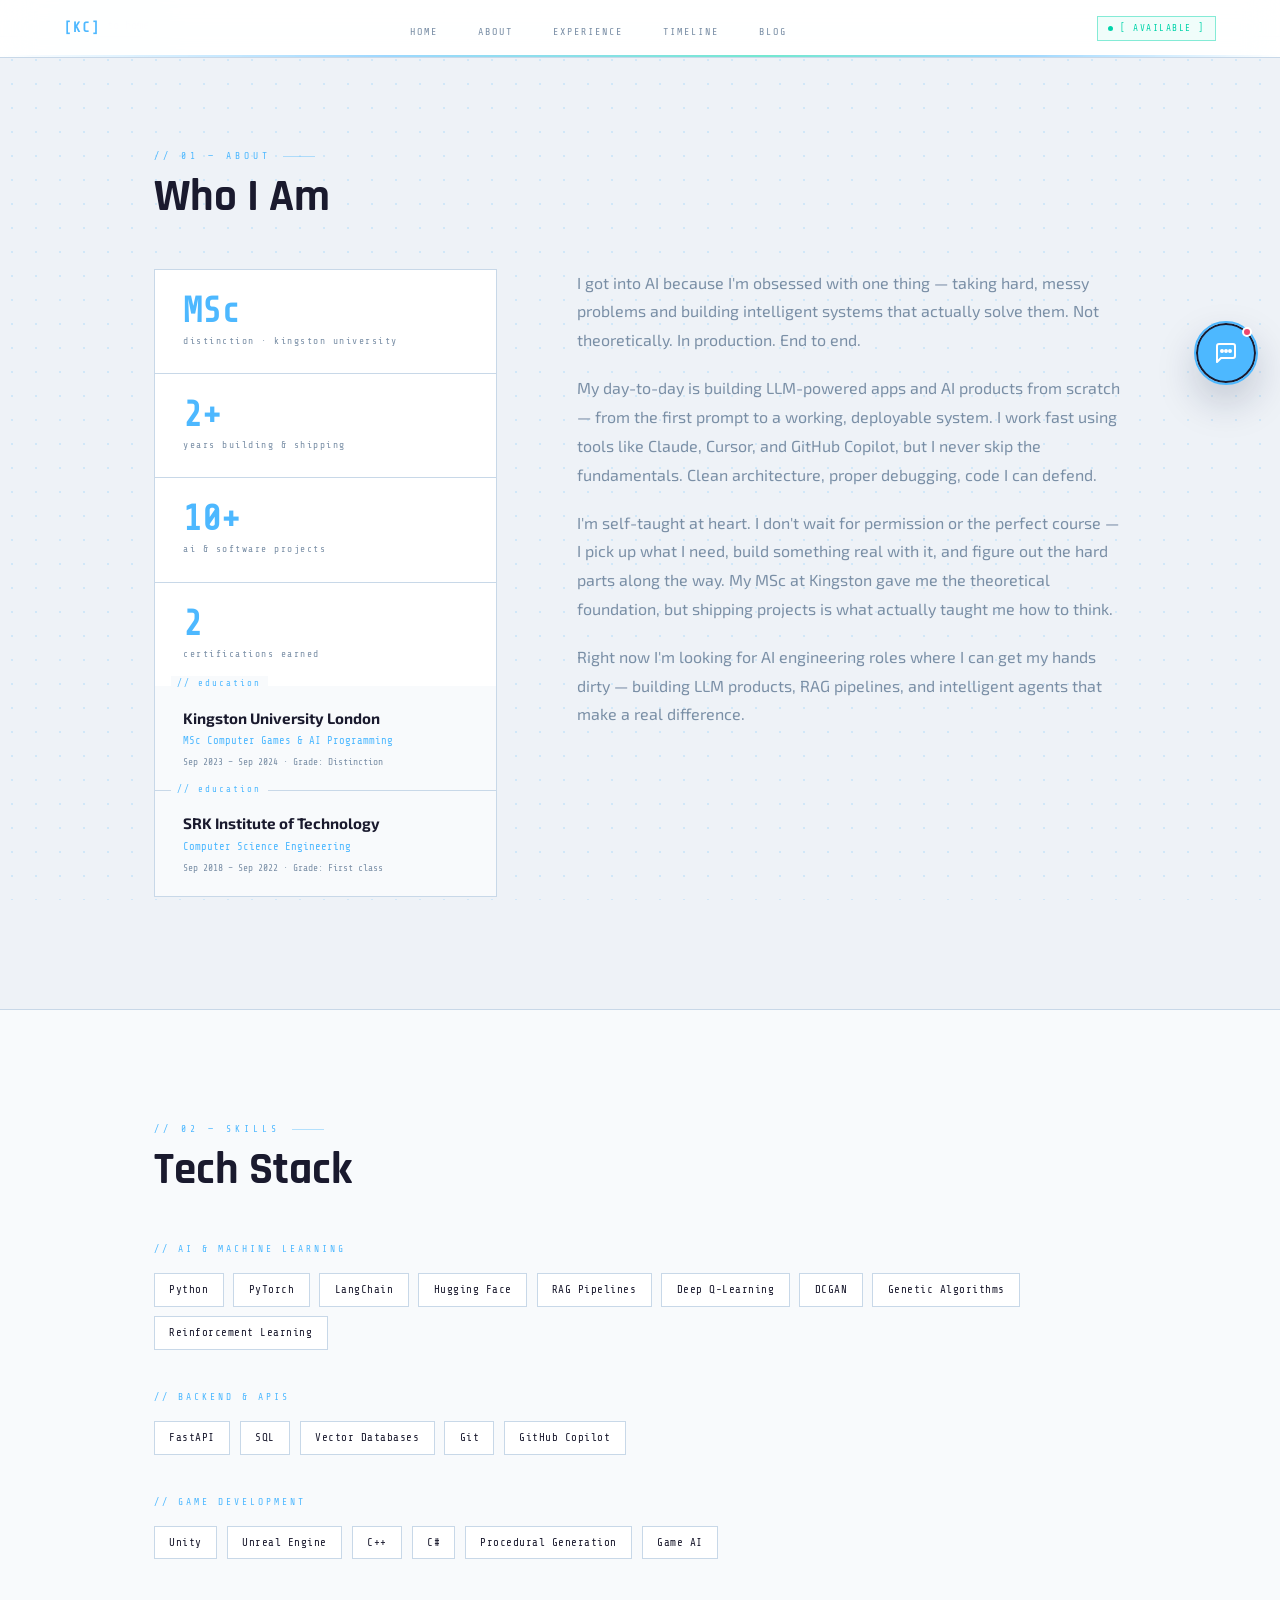
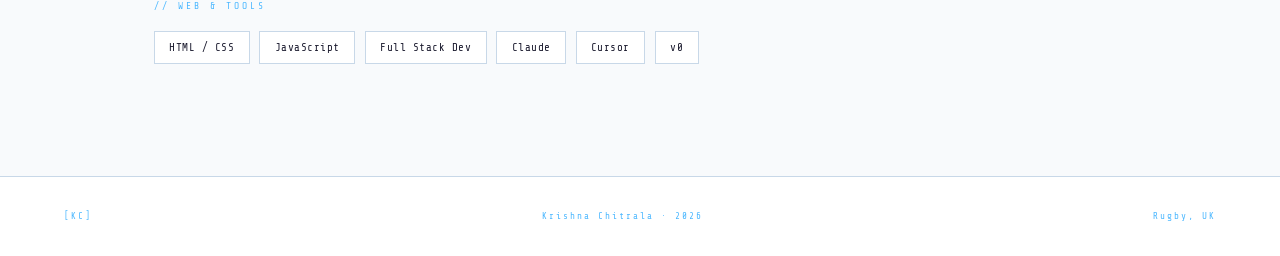
==== commit 74fa8894: "Update floating chat widget icon, tooltip, pulse animation, and unread badge" ====
--- a/pages/about.html
+++ b/pages/about.html
@@ -147,7 +147,16 @@
 </footer>
 
 <div class="floating-chat-wrapper">
-  <button id="floatingChatButton" class="floating-chat-button" title="Ask AI about Krishna" aria-expanded="false">[KC]</button>
+  <button id="floatingChatButton" class="floating-chat-button" title="Ask AI about Krishna" aria-expanded="false">
+    <svg xmlns="http://www.w3.org/2000/svg" width="24" height="24" viewBox="0 0 24 24" fill="none" stroke="currentColor" stroke-width="2" stroke-linecap="round" stroke-linejoin="round">
+      <path d="M21 15a2 2 0 0 1-2 2H7l-4 4V5a2 2 0 0 1 2-2h14a2 2 0 0 1 2 2z"/>
+      <circle cx="12" cy="10" r="1" fill="currentColor"/>
+      <circle cx="8" cy="10" r="1" fill="currentColor"/>
+      <circle cx="16" cy="10" r="1" fill="currentColor"/>
+    </svg>
+    <div class="chat-tooltip">Ask me anything!</div>
+    <div class="chat-unread-dot"></div>
+  </button>
   <div id="floatingChatPanel" class="floating-chat-panel" aria-hidden="true">
     <div class="floating-chat-header">
       <div>
--- a/css/style.css
+++ b/css/style.css
@@ -708,11 +708,16 @@
 ═══════════════════════════════════════ */
 #projects { border-top: 1px solid var(--border-color); }
 
+#projects .section-wrap {
+  max-width: 100%;
+  padding: 3rem 2.5rem;
+}
+
 .projects-grid {
   display: grid;
-  grid-template-columns: repeat(3, 1fr);
-  grid-auto-rows: 10px;
-  gap: 1.5rem;
+  grid-template-columns: repeat(auto-fill, minmax(180px, 1fr));
+  gap: 1rem;
+  width: 100%;
 }
 
 .project-card {
@@ -722,6 +727,9 @@
   transition: all 0.2s;
   overflow: hidden;
   position: relative;
+  height: 280px;
+  display: flex;
+  flex-direction: column;
 }
 
 /* Blue gradient line at top on hover */
@@ -766,7 +774,7 @@
 
 .project-thumb {
   width: 100%;
-  height: 190px;
+  height: 110px;
   background: var(--bg2);
   display: flex;
   align-items: center;
@@ -774,6 +782,7 @@
   border-bottom: 1px solid var(--border-color);
   position: relative;
   overflow: hidden;
+  flex-shrink: 0;
 }
 
 .project-thumb-pattern {
@@ -796,19 +805,26 @@
   letter-spacing: -2px;
 }
 
-.project-body { padding: 1.4rem; }
+.project-body {
+  flex: 1;
+  display: flex;
+  flex-direction: column;
+  padding: 0.75rem;
+  overflow: hidden;
+}
 
 .project-tags {
   display: flex;
   flex-wrap: wrap;
   gap: 0.35rem;
-  margin-bottom: 0.8rem;
+  margin-bottom: 0.4rem;
+  flex-shrink: 0;
 }
 
 .project-tag {
   font-family: var(--mono);
   font-size: 0.55rem;
-  padding: 0.18rem 0.48rem;
+  padding: 0.1rem 0.4rem;
   border: 1px solid rgba(77,184,255,0.4);
   color: var(--blue);
   letter-spacing: 0.5px;
@@ -816,16 +832,24 @@
 }
 
 .project-title {
-  font-size: 1rem;
+  font-size: 0.85rem;
   font-weight: 700;
+  margin-bottom: 0.3rem;
+  flex-shrink: 0;
+  white-space: nowrap;
+  overflow: hidden;
+  text-overflow: ellipsis;
   color: var(--navy);
-  margin-bottom: 0.5rem;
 }
 
 .project-desc {
-  font-size: 0.82rem;
-  color: var(--muted);
-  line-height: 1.55;
+  font-size: 0.72rem;
+  line-height: 1.4;
+  overflow: hidden;
+  display: -webkit-box;
+  -webkit-line-clamp: 3;
+  -webkit-box-orient: vertical;
+  color: #7a8fa6;
 }
 
 .project-arrow {
@@ -846,12 +870,12 @@
   display: none;
   position: fixed;
   inset: 0;
-  background: rgba(26,26,46,0.65);
-  backdrop-filter: blur(8px);
+  background: rgba(0,0,0,0.6);
   z-index: 500;
   align-items: center;
   justify-content: center;
   padding: 2rem;
+  backdrop-filter: blur(4px);
 }
 
 .modal-overlay.open { display: flex; }
@@ -859,13 +883,14 @@
 .modal {
   background: var(--card);
   border: 1px solid var(--border-color);
-  max-width: 700px;
-  width: 100%;
-  max-height: 88vh;
+  border-radius: 16px;
+  width: 75%;
+  max-width: 900px;
+  height: 80vh;
   overflow-y: auto;
   position: relative;
   animation: modalIn 0.3s ease;
-  box-shadow: 0 24px 64px rgba(26,26,46,0.18);
+  box-shadow: 0 20px 60px rgba(0,0,0,0.15);
 }
 
 .modal::before {
@@ -1219,9 +1244,6 @@
   border: 2px solid var(--navy);
   background: var(--blue);
   color: #ffffff;
-  font-family: var(--font-mono);
-  font-size: 0.95rem;
-  font-weight: 700;
   display: flex;
   align-items: center;
   justify-content: center;
@@ -1229,42 +1251,74 @@
   box-shadow: 0 18px 40px rgba(15,26,68,0.22);
   position: relative;
   transition: transform 0.2s ease;
-  animation: pulseButton 2.5s ease-in-out infinite;
 }
 
 .floating-chat-button:hover {
   transform: translateY(-1px);
 }
 
-.floating-chat-button::after {
-  content: attr(title);
-  position: absolute;
-  right: 70px;
-  top: 50%;
-  transform: translate(8px, -50%);
-  background: rgba(10,25,45,0.92);
+.floating-chat-button svg {
+  width: 24px;
+  height: 24px;
+  display: block;
+}
+
+.floating-chat-button::before {
+  content: '';
+  position: absolute;
+  inset: -4px;
+  border-radius: 50%;
+  border: 2px solid #4db8ff;
+  animation: ping 1.5s ease-out 3;
+}
+
+@keyframes ping {
+  0% { transform: scale(1); opacity: 0.8; }
+  100% { transform: scale(1.4); opacity: 0; }
+}
+
+.chat-tooltip {
+  position: absolute;
+  bottom: 70px;
+  right: 0;
+  background: #1a1a2e;
   color: #ffffff;
-  font-size: 0.72rem;
-  padding: 0.5rem 0.85rem;
-  border-radius: 999px;
+  font-family: var(--font-mono);
+  font-size: 0.7rem;
+  padding: 0.4rem 0.85rem;
+  border-radius: 8px;
+  white-space: nowrap;
   opacity: 0;
+  transform: translateY(8px);
+  transition: all 0.2s;
   pointer-events: none;
-  white-space: nowrap;
-  transition: opacity 0.2s ease, transform 0.2s ease;
-}
-
-.floating-chat-button:hover::after {
+  letter-spacing: 1px;
+  z-index: 10;
+}
+
+.chat-tooltip::after {
+  content: '';
+  position: absolute;
+  top: 100%;
+  right: 20px;
+  border: 5px solid transparent;
+  border-top-color: #1a1a2e;
+}
+
+.floating-chat-button:hover .chat-tooltip {
   opacity: 1;
-  transform: translate(0, -50%);
-}
-
-@keyframes pulseButton {
-  0%, 100% {
-    box-shadow: 0 18px 40px rgba(77,184,255,0.18), 0 0 0 0 rgba(77,184,255,0);
-  }
-  50% {
-    box-shadow: 0 18px 40px rgba(77,184,255,0.18), 0 0 0 12px rgba(77,184,255,0.12);
-  }
+  transform: translateY(0);
+}
+
+.chat-unread-dot {
+  position: absolute;
+  top: 2px;
+  right: 2px;
+  width: 10px;
+  height: 10px;
+  background: #ef476f;
+  border-radius: 50%;
+  border: 2px solid white;
 }
 
 .floating-chat-panel {
@@ -1951,7 +2005,7 @@
   .project-desc { font-size: 0.8rem; }
 
   .modal-overlay { padding: 1rem; }
-  .modal { max-height: 85vh; }
+  .modal { width: 95%; height: 90vh; }
   .modal-thumb { height: 160px; }
   .modal-body { padding: 1.5rem; }
   .modal-title { font-size: 1.4rem; }
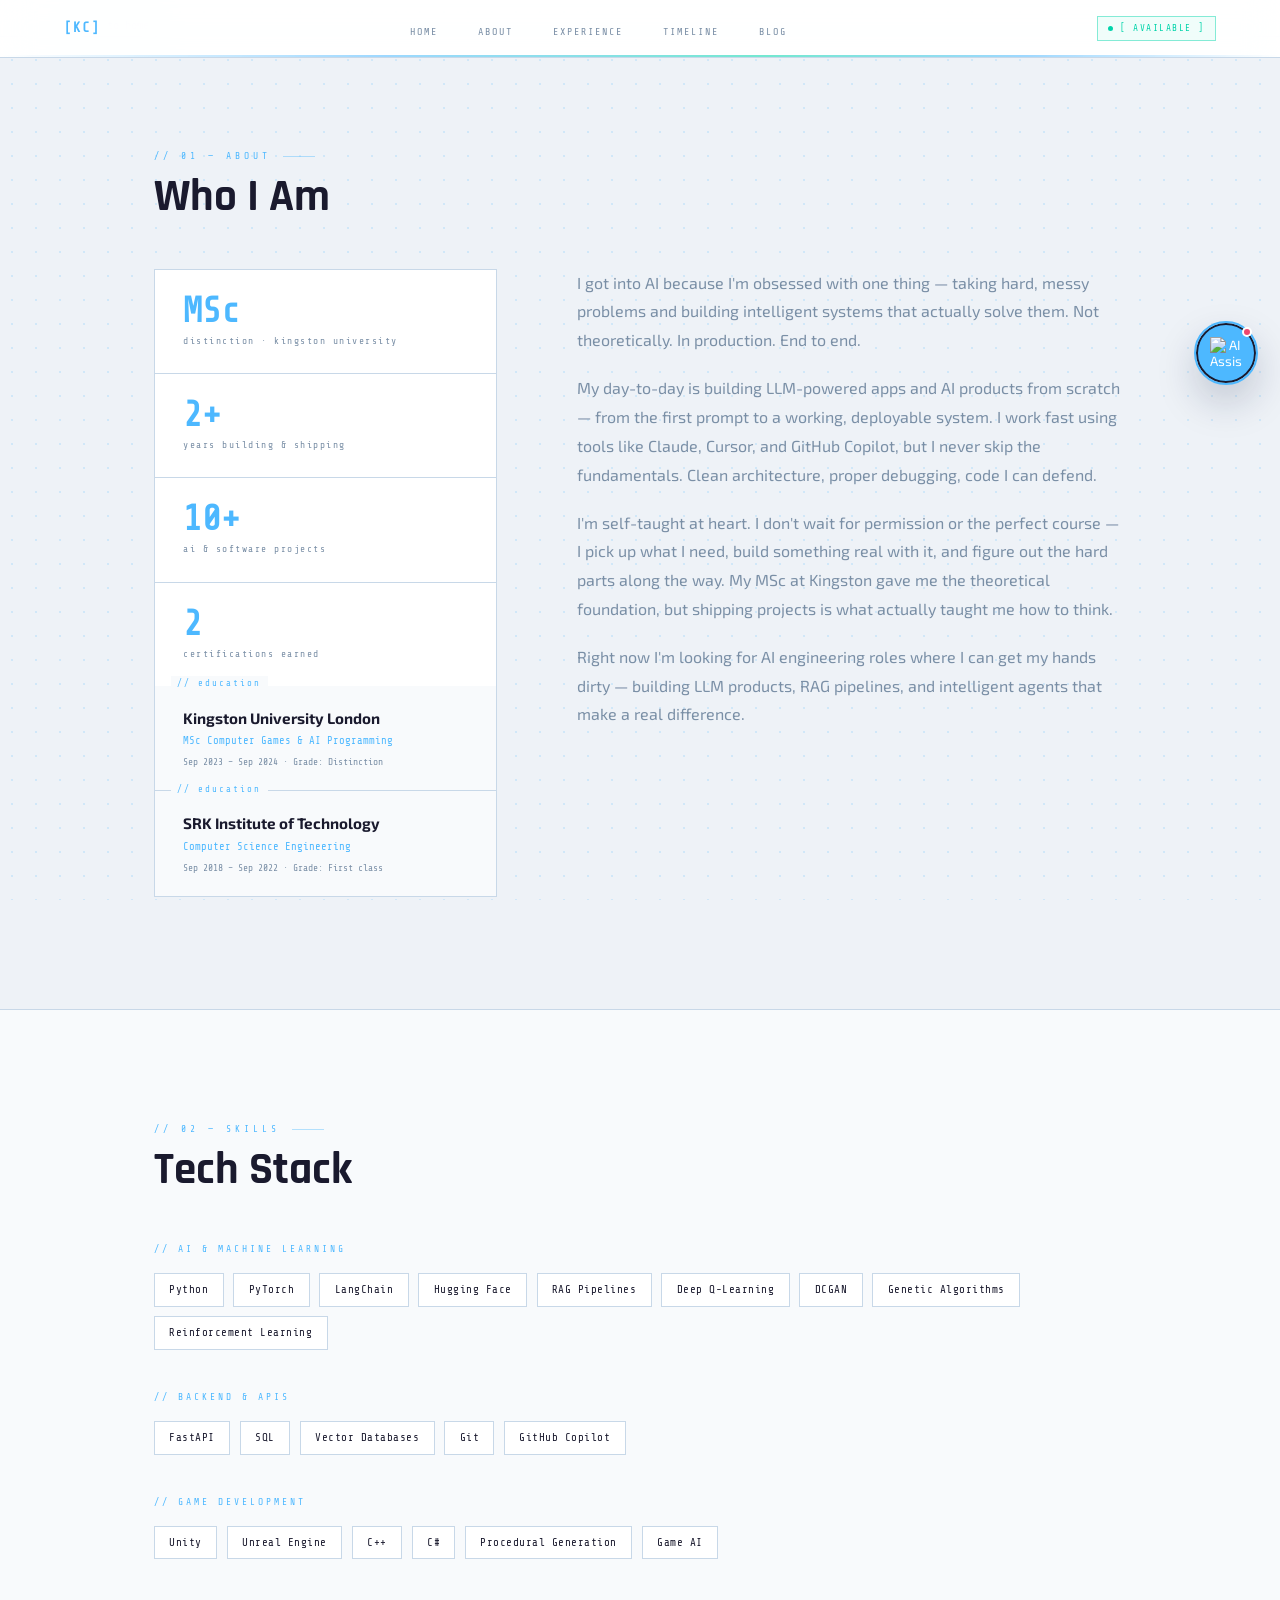
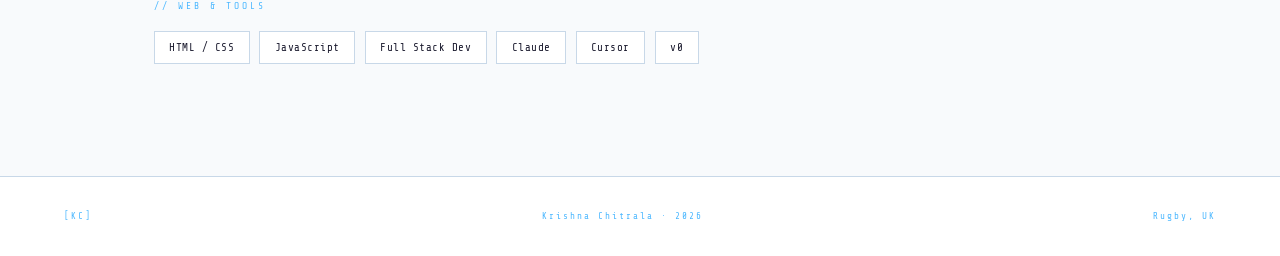
==== commit 5cfdba37: "Use assets/images/robot.png for floating chat icon (correct relative paths)" ====
--- a/pages/about.html
+++ b/pages/about.html
@@ -148,12 +148,7 @@
 
 <div class="floating-chat-wrapper">
   <button id="floatingChatButton" class="floating-chat-button" title="Ask AI about Krishna" aria-expanded="false">
-    <svg xmlns="http://www.w3.org/2000/svg" width="24" height="24" viewBox="0 0 24 24" fill="none" stroke="currentColor" stroke-width="2" stroke-linecap="round" stroke-linejoin="round">
-      <path d="M21 15a2 2 0 0 1-2 2H7l-4 4V5a2 2 0 0 1 2-2h14a2 2 0 0 1 2 2z"/>
-      <circle cx="12" cy="10" r="1" fill="currentColor"/>
-      <circle cx="8" cy="10" r="1" fill="currentColor"/>
-      <circle cx="16" cy="10" r="1" fill="currentColor"/>
-    </svg>
+    <img src="../assets/images/robot.png" alt="AI Assistant" style="width: 32px; height: 32px; object-fit: contain;">
     <div class="chat-tooltip">Ask me anything!</div>
     <div class="chat-unread-dot"></div>
   </button>
--- a/css/style.css
+++ b/css/style.css
@@ -870,27 +870,27 @@
   display: none;
   position: fixed;
   inset: 0;
-  background: rgba(0,0,0,0.6);
+  background: rgba(0,0,0,0.7);
   z-index: 500;
   align-items: center;
   justify-content: center;
-  padding: 2rem;
-  backdrop-filter: blur(4px);
+  padding: 1.25rem;
+  backdrop-filter: blur(5px);
 }
 
 .modal-overlay.open { display: flex; }
 
 .modal {
   background: var(--card);
-  border: 1px solid var(--border-color);
-  border-radius: 16px;
-  width: 75%;
-  max-width: 900px;
-  height: 80vh;
-  overflow-y: auto;
+  border: 1px solid rgba(77,184,255,0.15);
+  border-radius: 22px;
+  width: 100%;
+  max-width: 800px;
+  max-height: 85vh;
+  overflow: hidden;
   position: relative;
   animation: modalIn 0.3s ease;
-  box-shadow: 0 20px 60px rgba(0,0,0,0.15);
+  box-shadow: 0 24px 80px rgba(0,0,0,0.18);
 }
 
 .modal::before {
@@ -915,97 +915,214 @@
   position: absolute;
   top: 1rem; right: 1rem;
   font-family: var(--mono);
-  font-size: 0.6rem;
-  color: var(--muted);
-  background: none;
-  border: 1px solid var(--border-color);
-  padding: 0.28rem 0.65rem;
+  font-size: 0.68rem;
+  color: var(--muted);
+  background: rgba(255,255,255,0.9);
+  border: 1px solid rgba(77,184,255,0.2);
+  padding: 0.35rem 0.75rem;
   cursor: pointer;
-  letter-spacing: 2px;
+  letter-spacing: 1.5px;
   transition: all 0.2s;
   z-index: 10;
 }
 
 .modal-close:hover { border-color: var(--blue); color: var(--blue); }
 
-.modal-thumb {
+.modal-hero {
   width: 100%;
-  height: 220px;
-  background: var(--bg2);
-  display: flex;
-  align-items: center;
-  justify-content: center;
-  border-bottom: 1px solid var(--border-color);
+  height: 250px;
   position: relative;
   overflow: hidden;
-}
-
-.modal-thumb-pattern {
-  position: absolute;
-  inset: 0;
-  background-image:
-    linear-gradient(rgba(77,184,255,0.08) 1px, transparent 1px),
-    linear-gradient(90deg, rgba(77,184,255,0.08) 1px, transparent 1px);
-  background-size: 20px 20px;
-}
-
-.modal-thumb-icon {
-  position: relative;
-  z-index: 1;
+  background: linear-gradient(135deg, rgba(77,184,255,0.16), rgba(0,212,170,0.12));
+  display: flex;
+  align-items: center;
+  justify-content: center;
+}
+
+.modal-hero img {
+  width: 100%;
+  height: 100%;
+  object-fit: cover;
+}
+
+.modal-hero-placeholder {
+  width: 100%;
+  height: 100%;
+  display: flex;
+  align-items: center;
+  justify-content: center;
+  font-family: var(--font-heading);
   font-size: 3rem;
-  font-weight: 800;
-  color: var(--blue);
-  opacity: 0.22;
-}
-
-.modal-body { padding: 2.5rem; }
-
-.modal-tags {
-  display: flex;
-  flex-wrap: wrap;
-  gap: 0.4rem;
+  color: rgba(255,255,255,0.9);
+  letter-spacing: 0.2em;
+  text-transform: uppercase;
+  background: linear-gradient(135deg, rgba(77,184,255,0.35), rgba(26,26,46,0.85));
+}
+
+.modal-content {
+  padding: 2rem;
+  max-height: calc(85vh - 250px);
+  overflow-y: auto;
+}
+
+.modal-header {
+  display: flex;
+  justify-content: space-between;
+  gap: 1rem;
+  align-items: flex-start;
   margin-bottom: 1rem;
 }
 
-.modal-tag {
-  font-family: var(--mono);
-  font-size: 0.56rem;
-  padding: 0.18rem 0.55rem;
-  border: 1px solid rgba(77,184,255,0.4);
-  color: var(--blue);
-  background: rgba(77,184,255,0.05);
-}
-
 .modal-title {
-  font-size: 1.6rem;
+  font-size: 2rem;
   font-weight: 800;
   color: var(--navy);
-  margin-bottom: 1.25rem;
-  line-height: 1.2;
-}
-
-.modal-desc {
-  color: var(--muted);
-  font-size: 0.9rem;
+  margin-bottom: 0.5rem;
+  line-height: 1.1;
+}
+
+.modal-category {
+  display: inline-flex;
+  align-items: center;
+  justify-content: center;
+  font-family: var(--mono);
+  font-size: 0.7rem;
+  letter-spacing: 1px;
+  text-transform: uppercase;
+  color: var(--blue);
+  background: rgba(77,184,255,0.12);
+  padding: 0.35rem 0.9rem;
+  border-radius: 999px;
+}
+
+.modal-period {
+  font-family: var(--mono);
+  color: var(--muted);
+  font-size: 0.85rem;
+  white-space: nowrap;
+}
+
+.modal-row {
+  display: flex;
+  flex-wrap: wrap;
+  gap: 1rem;
+  align-items: center;
+  justify-content: space-between;
+  padding-bottom: 1rem;
+  border-bottom: 1px solid rgba(77,184,255,0.12);
+}
+
+.modal-tag-row {
+  display: flex;
+  flex-wrap: wrap;
+  gap: 0.65rem;
+  flex: 1;
+}
+
+.modal-action-links {
+  display: flex;
+  flex-wrap: wrap;
+  gap: 0.75rem;
+  justify-content: flex-end;
+}
+
+.modal-divider {
+  height: 1px;
+  background: rgba(77,184,255,0.12);
+  margin: 1.5rem 0;
+}
+
+.modal-section-label {
+  font-family: var(--mono);
+  font-size: 0.72rem;
+  letter-spacing: 2px;
+  color: var(--blue);
+  margin-bottom: 0.85rem;
+}
+
+.modal-aim {
+  background: rgba(77,184,255,0.08);
+  border: 1px solid rgba(77,184,255,0.18);
+  border-radius: 18px;
+  padding: 1.2rem 1.4rem;
+  font-size: 1rem;
+  line-height: 1.75;
+  color: var(--navy);
+  font-style: italic;
+}
+
+.modal-paragraph {
+  font-family: var(--font-body);
+  font-size: 1rem;
+  color: var(--muted);
   line-height: 1.8;
-  margin-bottom: 2rem;
-}
-
-.modal-section {
-  font-family: var(--mono);
-  font-size: 0.58rem;
-  color: var(--blue);
-  letter-spacing: 3px;
+  margin: 0 0 1rem 0;
+}
+
+.modal-paragraph:last-child {
+  margin-bottom: 0;
+}
+
+.modal-tech {
+  display: flex;
+  flex-wrap: wrap;
+  gap: 0.75rem;
+}
+
+.modal-tech span {
+  font-family: var(--mono);
+  font-size: 0.78rem;
+  letter-spacing: 0.5px;
+  color: var(--navy);
+  background: rgba(77,184,255,0.12);
+  padding: 0.55rem 0.95rem;
+  border-radius: 999px;
+}
+
+.modal-footer {
+  display: flex;
+  flex-wrap: wrap;
+  gap: 1rem;
+  align-items: center;
+  justify-content: space-between;
+  margin-top: 1.5rem;
+  font-family: var(--mono);
+  font-size: 0.82rem;
+  color: var(--muted);
+}
+
+.modal-footer a {
+  color: var(--blue);
+  text-decoration: none;
+}
+
+.btn {
+  display: inline-flex;
+  align-items: center;
+  gap: 0.4rem;
+  padding: 0.75rem 1rem;
+  border-radius: 999px;
+  border: 1px solid transparent;
+  font-family: var(--mono);
+  font-size: 0.78rem;
   text-transform: uppercase;
-  margin-bottom: 0.75rem;
-  padding-bottom: 0.5rem;
-  border-bottom: 1px solid var(--border-color);
-}
-
-.modal-links {
-  display: flex;
-  gap: 0.75rem;
-  flex-wrap: wrap;
+  letter-spacing: 1px;
+  transition: all 0.2s ease;
+}
+
+.btn:hover {
+  transform: translateY(-1px);
+}
+
+.btn-sm {
+  background: var(--blue);
+  color: #fff;
+}
+
+.btn-ghost {
+  background: rgba(255,255,255,0.88);
+  color: var(--navy);
+  border-color: rgba(77,184,255,0.25);
 }
 
 /* ═══════════════════════════════════════
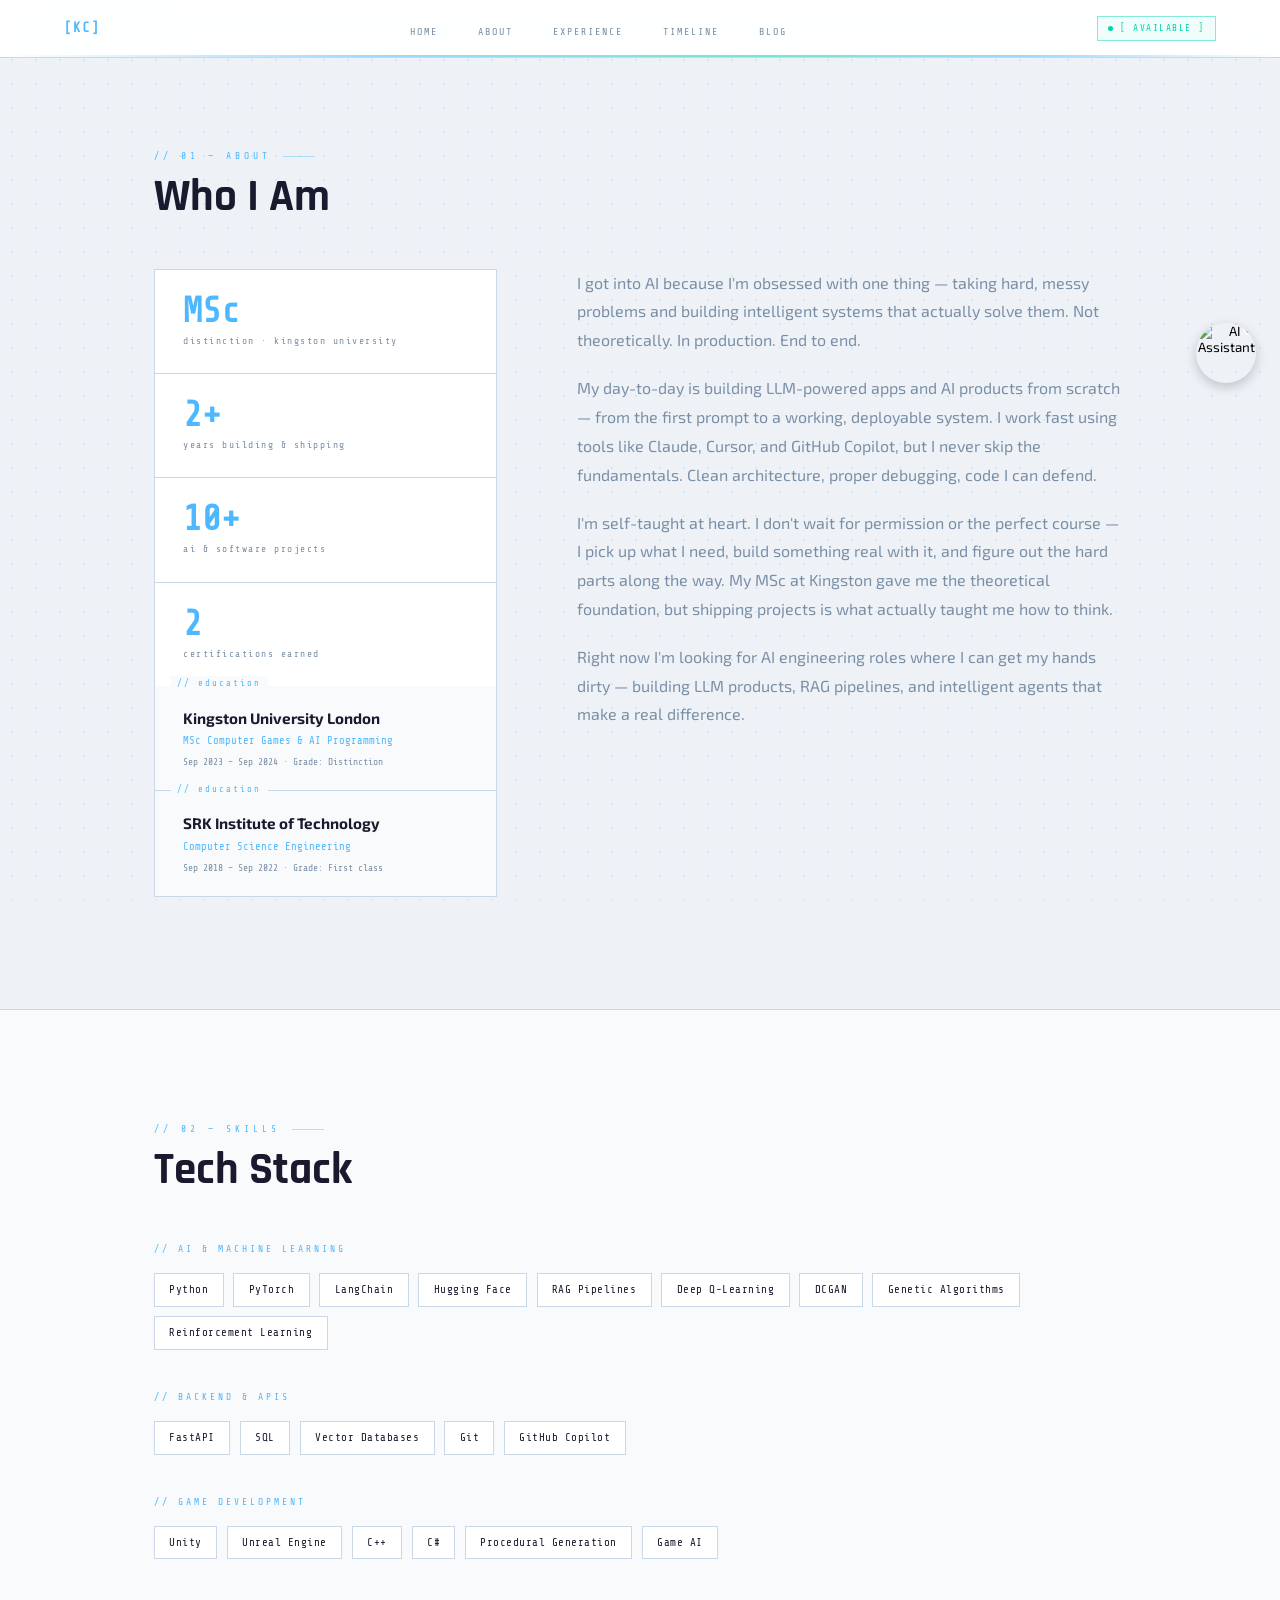
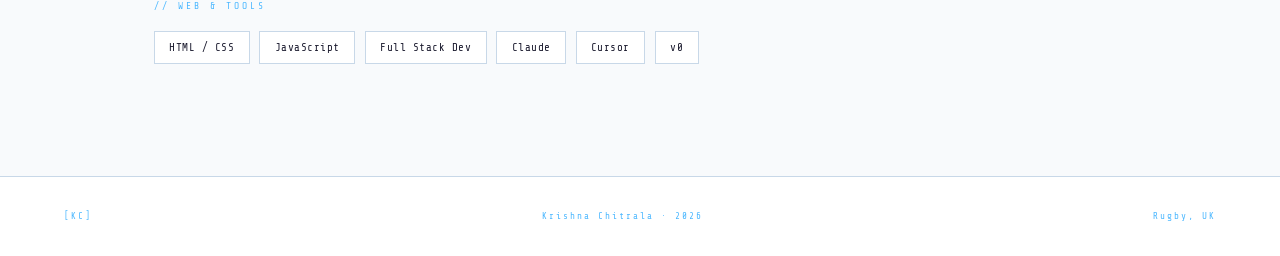
==== commit d57d4e2a: "Make floating chat button a full robot avatar button with transparent circular styling" ====
--- a/pages/about.html
+++ b/pages/about.html
@@ -148,7 +148,7 @@
 
 <div class="floating-chat-wrapper">
   <button id="floatingChatButton" class="floating-chat-button" title="Ask AI about Krishna" aria-expanded="false">
-    <img src="../assets/images/robot.png" alt="AI Assistant" style="width: 32px; height: 32px; object-fit: contain;">
+    <img src="../assets/images/robot.png" alt="AI Assistant">
     <div class="chat-tooltip">Ask me anything!</div>
     <div class="chat-unread-dot"></div>
   </button>
--- a/css/style.css
+++ b/css/style.css
@@ -1358,26 +1358,29 @@
   width: 60px;
   height: 60px;
   border-radius: 50%;
-  border: 2px solid var(--navy);
-  background: var(--blue);
-  color: #ffffff;
+  border: none;
+  background: transparent;
+  padding: 0;
+  cursor: pointer;
+  box-shadow: 0 4px 12px rgba(0,0,0,0.2);
   display: flex;
   align-items: center;
   justify-content: center;
-  cursor: pointer;
-  box-shadow: 0 18px 40px rgba(15,26,68,0.22);
   position: relative;
-  transition: transform 0.2s ease;
+  transition: all 0.2s;
+  overflow: hidden;
 }
 
 .floating-chat-button:hover {
-  transform: translateY(-1px);
-}
-
-.floating-chat-button svg {
-  width: 24px;
-  height: 24px;
-  display: block;
+  transform: scale(1.1);
+  box-shadow: 0 6px 20px rgba(0,0,0,0.25);
+}
+
+.floating-chat-button img {
+  width: 100%;
+  height: 100%;
+  object-fit: contain;
+  border-radius: 50%;
 }
 
 .floating-chat-button::before {
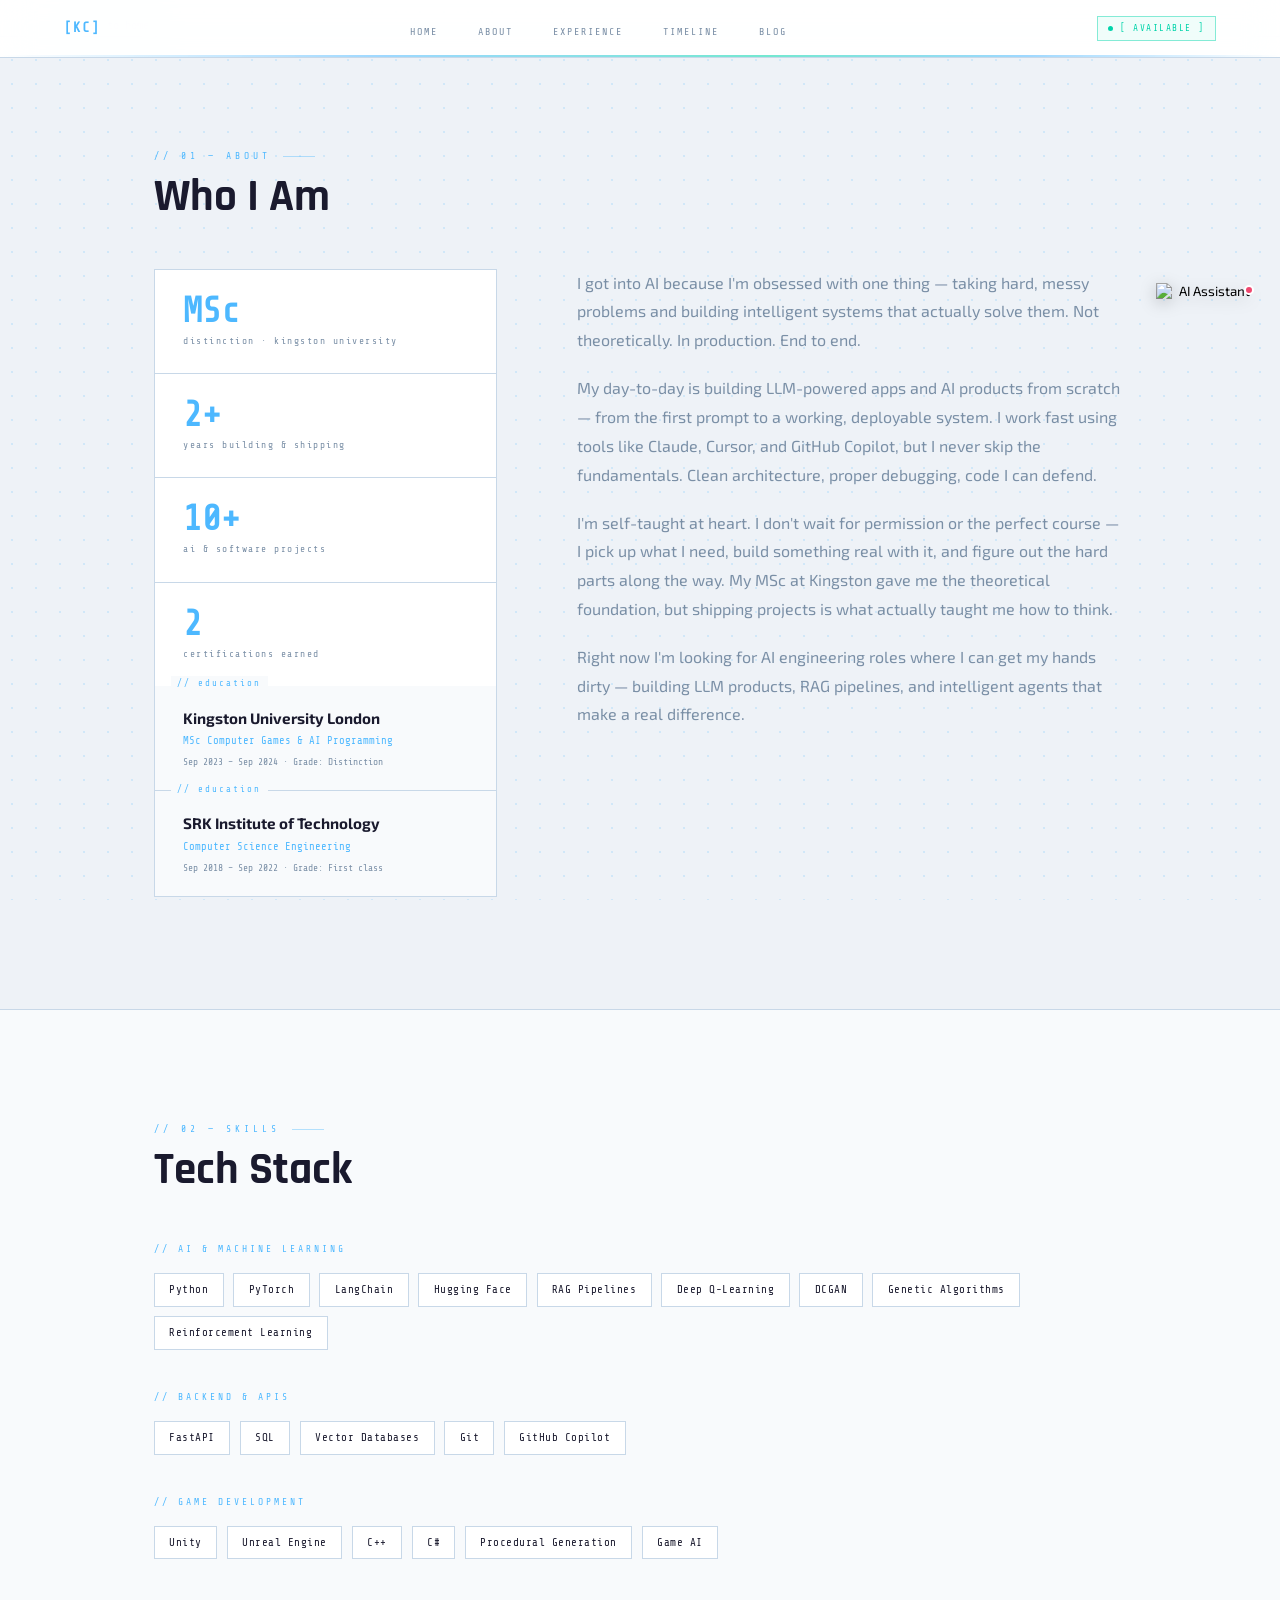
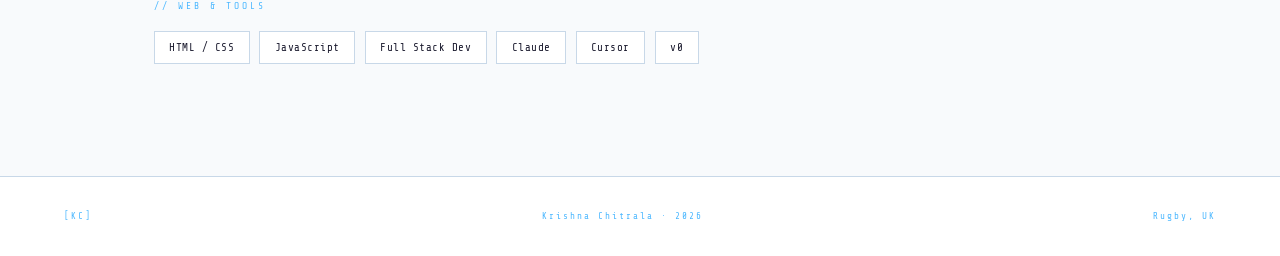
==== commit 9fb58cf0: "Increase floating chat button to 100px and replace AI text avatar with robot image - .floating-chat-" ====
--- a/pages/about.html
+++ b/pages/about.html
@@ -162,7 +162,7 @@
     </div>
     <div class="chat-messages" id="chatMessages">
       <div class="chat-msg ai">
-        <div class="chat-avatar">AI</div>
+        <div class="chat-avatar"><img src="../assets/images/robot.png" alt="AI" style="width:100%; height:100%; object-fit:cover; border-radius:50%;"></div>
         <div class="chat-bubble">Hey! I'm an AI trained on everything about Krishna Chitrala. Ask me about his education, skills, projects, experience, or anything else — I'll answer instantly.</div>
       </div>
     </div>
--- a/css/style.css
+++ b/css/style.css
@@ -1224,16 +1224,16 @@
 }
 
 .chat-avatar {
-  width: 30px; height: 30px;
+  width: 32px;
+  height: 32px;
+  border-radius: 50%;
+  overflow: hidden;
+  flex-shrink: 0;
   border: 1px solid var(--border-color);
+  padding: 0;
   display: flex;
   align-items: center;
   justify-content: center;
-  font-family: var(--mono);
-  font-size: 0.5rem;
-  color: var(--blue);
-  background: var(--card);
-  flex-shrink: 0;
 }
 
 /* AI bubble */
@@ -1355,41 +1355,37 @@
 }
 
 .floating-chat-button {
-  width: 60px;
-  height: 60px;
-  border-radius: 50%;
+  width: 100px;
+  height: 100px;
+  border-radius: 0;
   border: none;
   background: transparent;
   padding: 0;
   cursor: pointer;
-  box-shadow: 0 4px 12px rgba(0,0,0,0.2);
+  box-shadow: none;
   display: flex;
   align-items: center;
   justify-content: center;
   position: relative;
   transition: all 0.2s;
-  overflow: hidden;
-}
-
-.floating-chat-button:hover {
-  transform: scale(1.1);
-  box-shadow: 0 6px 20px rgba(0,0,0,0.25);
+  overflow: visible;
 }
 
 .floating-chat-button img {
-  width: 100%;
-  height: 100%;
+  width: 100px;
+  height: 100px;
   object-fit: contain;
-  border-radius: 50%;
+  filter: drop-shadow(0 4px 8px rgba(0,0,0,0.2));
+  transition: all 0.2s;
+}
+
+.floating-chat-button:hover img {
+  transform: scale(1.1) translateY(-4px);
+  filter: drop-shadow(0 8px 16px rgba(0,0,0,0.25));
 }
 
 .floating-chat-button::before {
-  content: '';
-  position: absolute;
-  inset: -4px;
-  border-radius: 50%;
-  border: 2px solid #4db8ff;
-  animation: ping 1.5s ease-out 3;
+  display: none;
 }
 
 @keyframes ping {
@@ -2135,7 +2131,7 @@
   .chat-header { padding: 0.8rem 1rem; margin-bottom: 0.5rem; }
   .chat-messages { border: 1px solid var(--border-color); min-height: 180px; max-height: 250px; padding: 1rem; margin-bottom: 0.5rem; }
   .chat-msg { max-width: 95%; gap: 0.5rem; }
-  .chat-avatar { width: 24px; height: 24px; font-size: 0.46rem; }
+  .chat-avatar { width: 24px; height: 24px; }
   .chat-bubble { padding: 0.7rem 0.9rem; font-size: 0.8rem; }
   .chat-suggestions { border: 1px solid var(--border-color); border-bottom: none; padding: 0.5rem 0.75rem; gap: 0.3rem; }
   .chat-suggest { flex: 1 1 calc(50% - 0.15rem); min-height: 40px; }
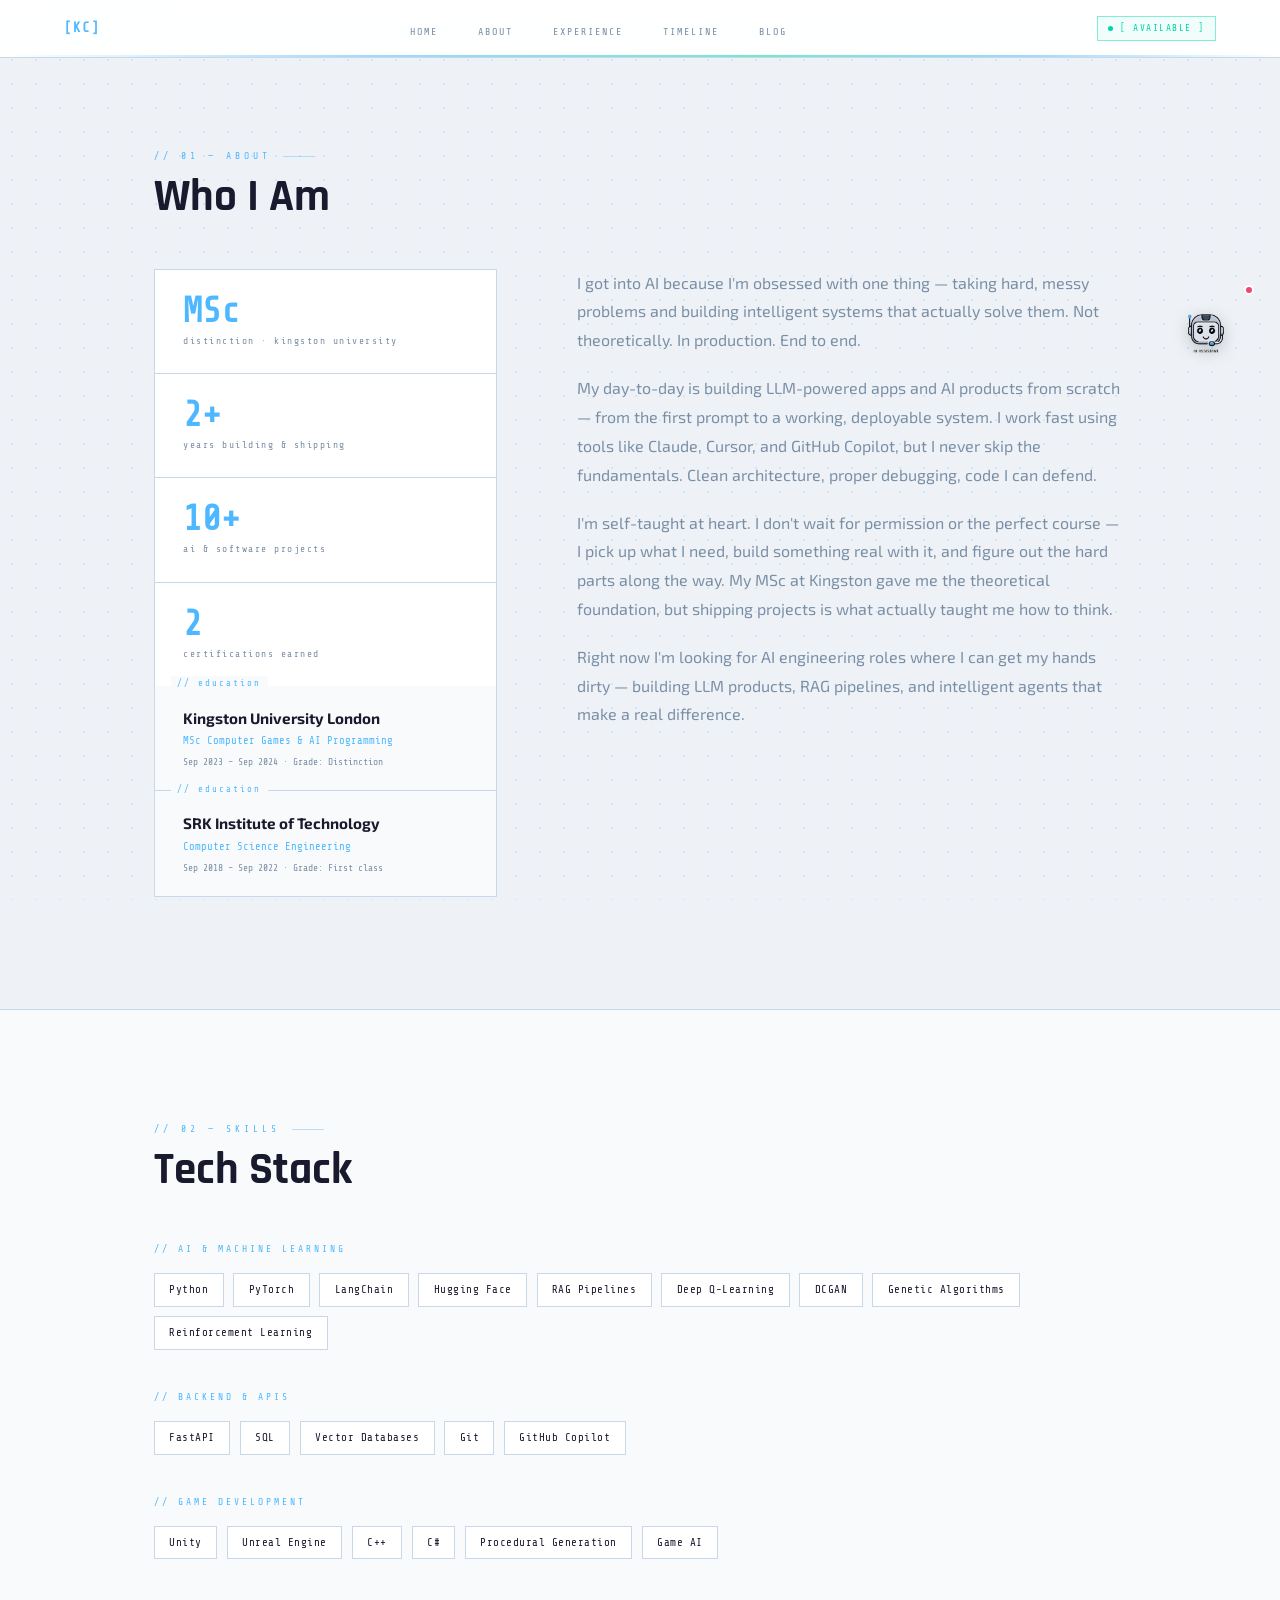
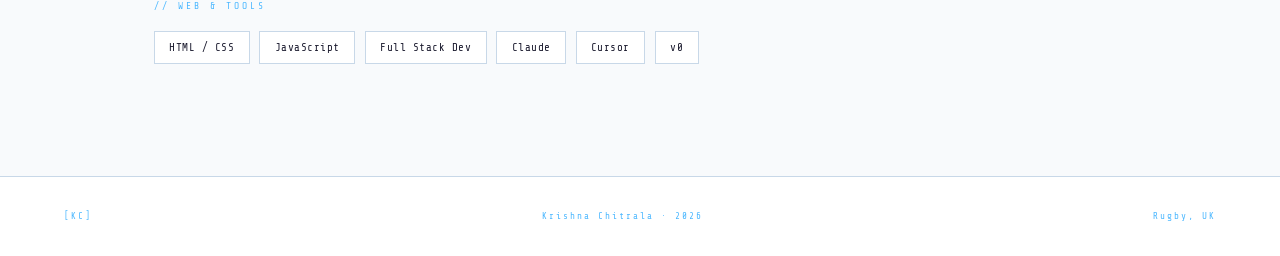
==== commit 4c3dd703: "Wire send button to handleChat in all pages - Added sendButton click listener inside DOMContentLoade" ====
--- a/pages/about.html
+++ b/pages/about.html
@@ -174,7 +174,7 @@
     </div>
     <div class="chat-input-row">
       <input class="chat-input" id="chatInput" type="text" placeholder="Ask anything about Krishna..." autocomplete="off" />
-      <button id="sendButton" class="chat-send" type="button">SEND →</button>
+      <button id="sendButton" class="chat-send" type="button" onclick="handleChat()">SEND →</button>
     </div>
   </div>
 </div>
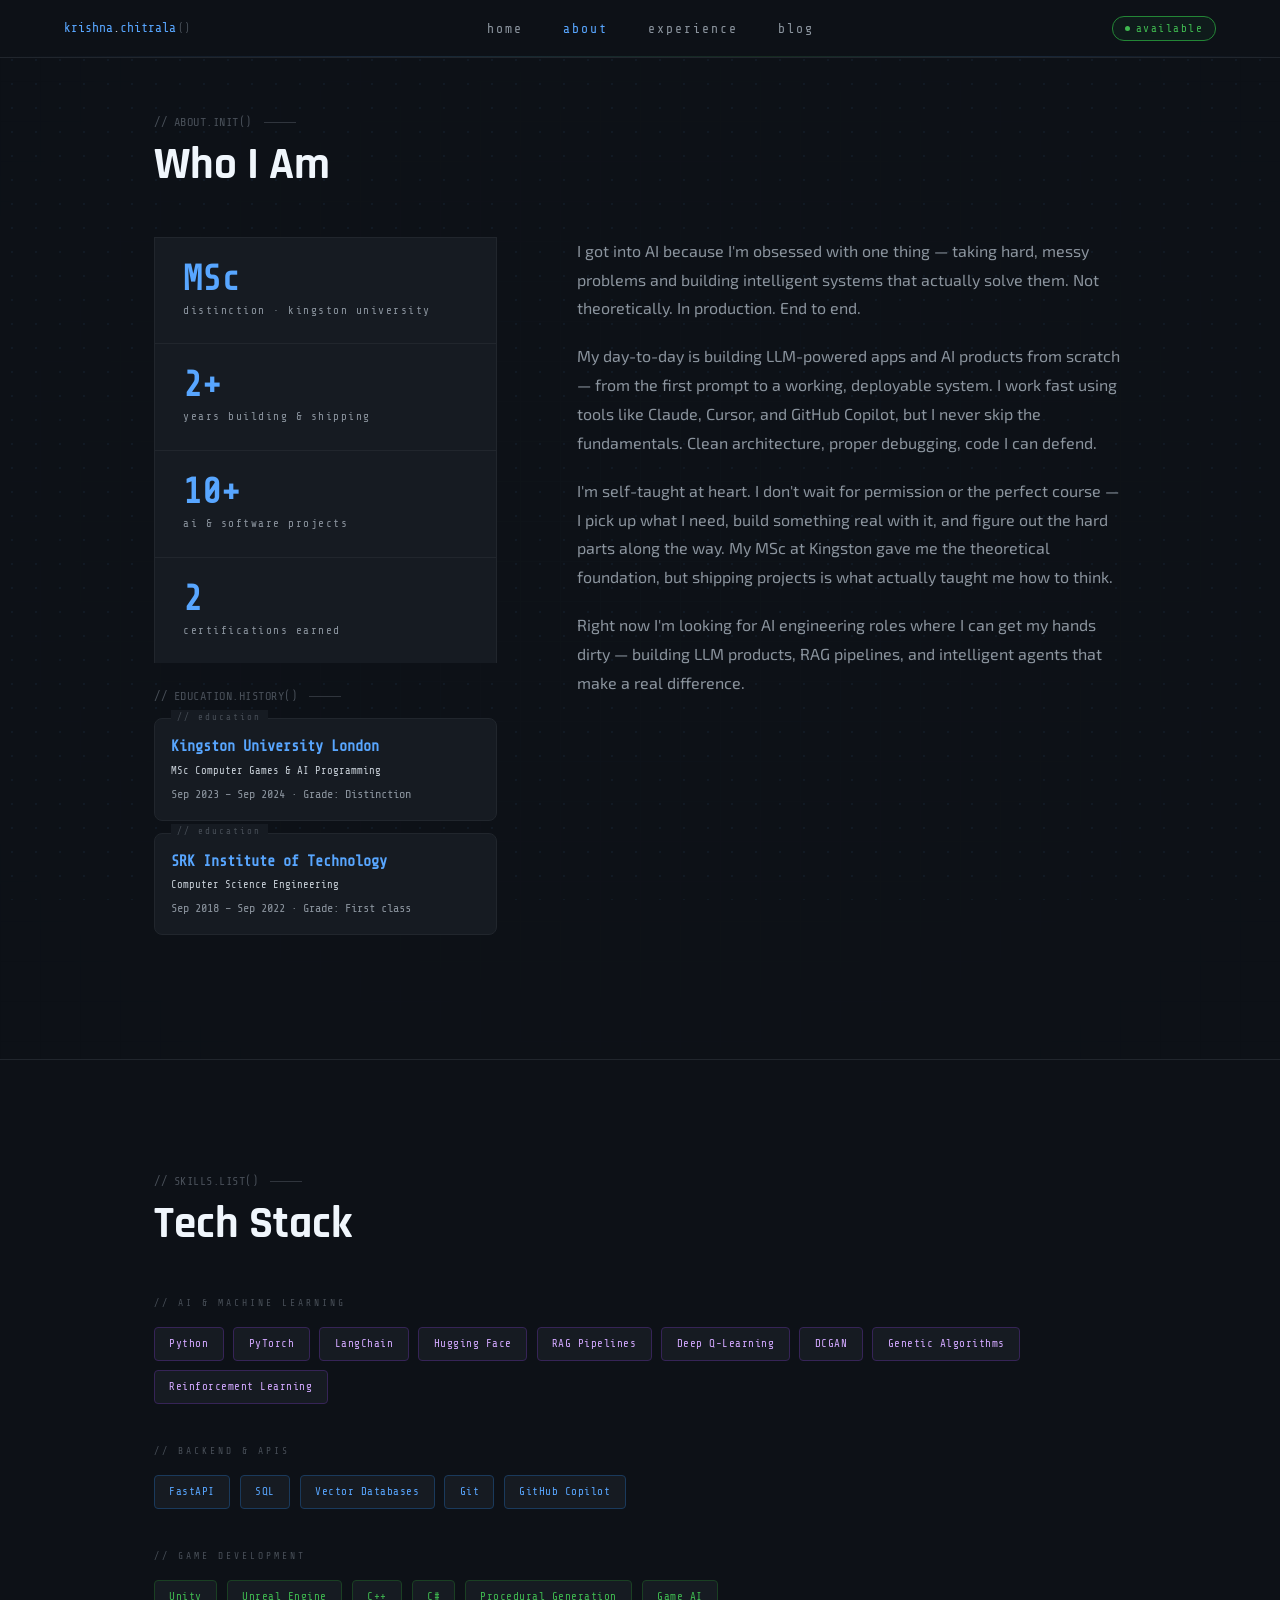
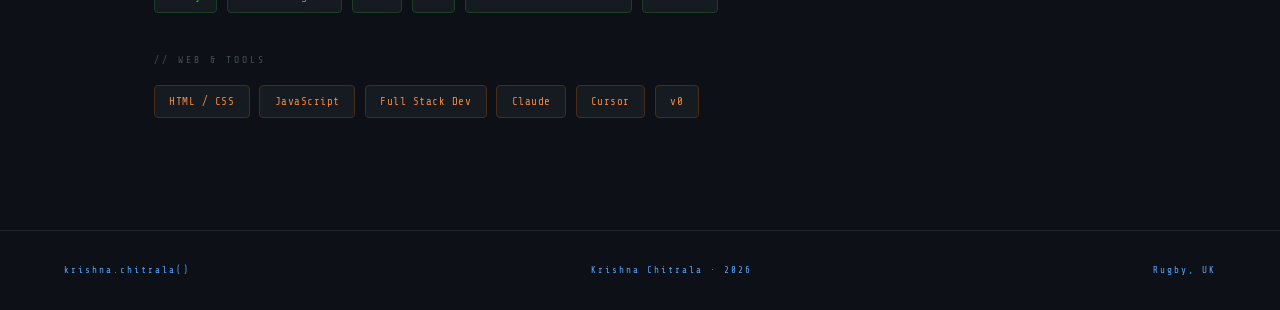
==== commit a6dc32d9: "changess" ====
--- a/pages/about.html
+++ b/pages/about.html
@@ -3,29 +3,28 @@
 <head>
   <meta charset="UTF-8">
   <meta name="viewport" content="width=device-width, initial-scale=1.0">
-  <title>About · KC</title>
+  <title>about() · Krishna Chitrala</title>
   <link href="https://fonts.googleapis.com/css2?family=Rajdhani:wght@600;700&family=Exo+2:wght@400;500;600&family=Share+Tech+Mono&display=swap" rel="stylesheet">
   <link rel="stylesheet" href="../css/style.css">
 </head>
 <body>
 
 <nav>
-  <a class="nav-logo" href="../index.html">[KC]</a>
+  <a class="nav-logo" href="../index.html">krishna<span class="nav-dot">.</span>chitrala<span class="nav-path">()</span></a>
   <button class="nav-hamburger" id="navHamburger" onclick="toggleMenu()">
     <span></span>
     <span></span>
     <span></span>
   </button>
   <ul class="nav-links">
-    <li><a href="../index.html" onclick="closeMenu()">HOME</a></li>
-    <li><a href="about.html" onclick="closeMenu()">ABOUT</a></li>
-    <li><a href="experience.html" onclick="closeMenu()">EXPERIENCE</a></li>
-    <li><a href="timeline.html" onclick="closeMenu()">TIMELINE</a></li>
-    <li><a href="blog.html" onclick="closeMenu()">BLOG</a></li>
+    <li><a href="../index.html" onclick="closeMenu()">home</a></li>
+    <li><a href="about.html" onclick="closeMenu()" class="active">about</a></li>
+    <li><a href="experience.html" onclick="closeMenu()">experience</a></li>
+    <li><a href="blog.html" onclick="closeMenu()">blog</a></li>
   </ul>
   <div class="nav-available">
     <div class="nav-available-dot"></div>
-    [ AVAILABLE ]
+    available
   </div>
 </nav>
 
@@ -34,16 +33,14 @@
     <a href="../index.html" onclick="closeMenu()">HOME</a>
     <a href="about.html" onclick="closeMenu()">ABOUT</a>
     <a href="experience.html" onclick="closeMenu()">EXPERIENCE</a>
-    <a href="timeline.html" onclick="closeMenu()">TIMELINE</a>
     <a href="blog.html" onclick="closeMenu()">BLOG</a>
   </div>
 </div>
 
-<a class="back-link" href="../index.html">← Back to home</a>
-
-<section id="about">
+<section id="about" class="page-section">
+  <div class="hero-grid"></div>
   <div class="section-wrap">
-    <div class="section-label">// 01 — about</div>
+    <div class="section-label">// about.init()</div>
     <h2>Who I Am</h2>
     <div class="about-grid">
       <div class="about-stats">
@@ -64,6 +61,7 @@
           <div class="about-stat-label">certifications earned</div>
         </div>
 
+        <div class="section-label" style="margin-top: 1.5rem; margin-bottom: 0.75rem;">// education.history()</div>
         <div class="about-edu">
           <div class="about-edu-title">Kingston University London</div>
           <div class="about-edu-sub">MSc Computer Games & AI Programming</div>
@@ -87,7 +85,7 @@
 
 <section id="skills">
   <div class="section-wrap">
-    <div class="section-label">// 02 — skills</div>
+    <div class="section-label">// skills.list()</div>
     <h2>Tech Stack</h2>
     <div class="skills-categories">
       <div>
@@ -141,45 +139,11 @@
 </section>
 
 <footer>
-  <span>[KC]</span>
+  <span>krishna.chitrala()</span>
   <span>Krishna Chitrala · 2026</span>
   <span>Rugby, UK</span>
 </footer>
 
-<div class="floating-chat-wrapper">
-  <button id="floatingChatButton" class="floating-chat-button" title="Ask AI about Krishna" aria-expanded="false">
-    <img src="../assets/images/robot.png" alt="AI Assistant">
-    <div class="chat-tooltip">Ask me anything!</div>
-    <div class="chat-unread-dot"></div>
-  </button>
-  <div id="floatingChatPanel" class="floating-chat-panel" aria-hidden="true">
-    <div class="floating-chat-header">
-      <div>
-        <div class="floating-chat-title">[KC] ASSISTANT · ONLINE</div>
-        <div class="floating-chat-counter" id="questionCounter">20 remaining</div>
-      </div>
-      <button id="floatingChatClose" class="floating-chat-close" aria-label="Close chat">✕</button>
-    </div>
-    <div class="chat-messages" id="chatMessages">
-      <div class="chat-msg ai">
-        <div class="chat-avatar"><img src="../assets/images/robot.png" alt="AI" style="width:100%; height:100%; object-fit:cover; border-radius:50%;"></div>
-        <div class="chat-bubble">Hey! I'm an AI trained on everything about Krishna Chitrala. Ask me about his education, skills, projects, experience, or anything else — I'll answer instantly.</div>
-      </div>
-    </div>
-    <div class="chat-suggestions" id="floatingChatSuggestions">
-      <button class="chat-suggest" type="button" onclick="sendSuggestion(this)">What's his education?</button>
-      <button class="chat-suggest" type="button" onclick="sendSuggestion(this)">What projects has he built?</button>
-      <button class="chat-suggest" type="button" onclick="sendSuggestion(this)">Does he know AI / ML?</button>
-      <button class="chat-suggest" type="button" onclick="sendSuggestion(this)">Is he available to hire?</button>
-    </div>
-    <div class="chat-input-row">
-      <input class="chat-input" id="chatInput" type="text" placeholder="Ask anything about Krishna..." autocomplete="off" />
-      <button id="sendButton" class="chat-send" type="button" onclick="handleChat()">SEND →</button>
-    </div>
-  </div>
-</div>
-
 <script src="../js/chat.js"></script>
-<script src="../js/floating-chat.js"></script>
 </body>
 </html>
--- a/css/style.css
+++ b/css/style.css
@@ -3,27 +3,35 @@
 *, *::before, *::after { box-sizing: border-box; margin: 0; padding: 0; }
 
 :root {
-  --bg: #eef2f7;
-  --bg2: #f8fafc;
-  --card: #ffffff;
-  --navy: #1a1a2e;
-  --blue: #4db8ff;
-  --teal: #00d4aa;
-  --muted: #7a8fa6;
-  --border-color: #c8d8e8;
-  --text: #1a1a2e;
+  --bg: #0d1117;
+  --bg2: #161b22;
+  --bg3: #010409;
+  --card: #161b22;
+  --navy: #010409;
+  --blue: #58a6ff;
+  --teal: #3fb950;
+  --muted: #8b949e;
+  --border-color: #21262d;
+  --text: #c9d1d9;
   --font-heading: 'Rajdhani', sans-serif;
   --font-body: 'Exo 2', sans-serif;
   --font-mono: 'Share Tech Mono', monospace;
   --mono: var(--font-mono);
   --sans: var(--font-body);
+  --text-muted: #484f58;
+  --border-hover: #30363d;
+  --accent-purple: #d2a8ff;
+  --accent-green: #3fb950;
+  --accent-orange: #f0883e;
+  --accent-yellow: #d29922;
+  --accent-light-blue: #a5d6ff;
+  --white: #f0f6fc;
   /* Legacy aliases so any remaining refs don't break */
-  --neon: #4db8ff;
-  --neon2: #4db8ff;
-  --neon3: #00d4aa;
-  --border: rgba(200,216,232,0.8);
-  --border2: rgba(77,184,255,0.3);
-  --bg3: #f0f4f8;
+  --neon: #58a6ff;
+  --neon2: #58a6ff;
+  --neon3: #3fb950;
+  --border: rgba(33,38,45,0.8);
+  --border2: rgba(88,166,255,0.3);
 }
 
 html { scroll-behavior: smooth; }
@@ -32,7 +40,7 @@
   background: var(--bg);
   color: var(--text);
   font-family: var(--font-body);
-  font-size: 16px;
+  font-size: 14px;
   line-height: 1.6;
   overflow-x: hidden;
 }
@@ -46,7 +54,7 @@
   content: '';
   position: fixed;
   inset: 0;
-  background-image: radial-gradient(circle, rgba(77,184,255,0.18) 1px, transparent 1px);
+  background-image: radial-gradient(circle, rgba(88,166,255,0.06) 1px, transparent 1px);
   background-size: 24px 24px;
   pointer-events: none;
   z-index: 0;
@@ -54,6 +62,11 @@
 
 /* Hide old cursor dot */
 .cursor { display: none; }
+
+/* Scrollbar */
+::-webkit-scrollbar { width: 6px; }
+::-webkit-scrollbar-track { background: #0d1117; }
+::-webkit-scrollbar-thumb { background: #21262d; }
 
 /* ═══════════════════════════════════════
    NAV
@@ -67,28 +80,28 @@
   display: flex;
   align-items: center;
   justify-content: space-between;
-  background: rgba(255,255,255,0.95);
+  background: #0d1117;
   backdrop-filter: blur(16px);
-  border-bottom: 1px solid var(--border-color);
-}
-
-/* Blue gradient line under nav */
+  border-bottom: 0.5px solid #21262d;
+}
+
+/* Accent line under nav */
 nav::after {
   content: '';
   position: absolute;
   bottom: 0; left: 0; right: 0;
-  height: 2px;
-  background: linear-gradient(90deg, transparent 0%, var(--blue) 30%, var(--teal) 60%, var(--blue) 80%, transparent 100%);
-  opacity: 0.55;
+  height: 1px;
+  background: linear-gradient(90deg, transparent 0%, #58a6ff 30%, #3fb950 60%, #58a6ff 80%, transparent 100%);
+  opacity: 0.15;
 }
 
 .nav-logo {
   font-family: var(--mono);
-  font-size: 0.88rem;
-  color: var(--blue);
-  letter-spacing: 1px;
+  font-size: 13px;
+  color: #58a6ff;
   text-decoration: none;
-  font-weight: 700;
+  font-weight: 400;
+  letter-spacing: 0;
 }
 
 .nav-links {
@@ -101,7 +114,7 @@
 .nav-links a {
   font-family: var(--mono);
   font-size: 0.63rem;
-  color: var(--muted);
+  color: #8b949e;
   text-decoration: none;
   letter-spacing: 2px;
   text-transform: uppercase;
@@ -114,11 +127,11 @@
   position: absolute;
   bottom: -3px; left: 0;
   width: 0; height: 1px;
-  background: var(--blue);
+  background: #58a6ff;
   transition: width 0.2s;
 }
 
-.nav-links a:hover { color: var(--navy); }
+.nav-links a:hover { color: #c9d1d9; }
 .nav-links a:hover::after { width: 100%; }
 
 /* [ AVAILABLE ] badge */
@@ -129,16 +142,16 @@
   font-family: var(--mono);
   font-size: 0.58rem;
   letter-spacing: 1.5px;
-  color: var(--teal);
-  border: 1px solid rgba(0,212,170,0.45);
+  color: #3fb950;
+  border: 0.5px solid #238636;
   padding: 0.28rem 0.65rem;
-  background: rgba(0,212,170,0.06);
+  background: rgba(63,185,80,0.06);
   white-space: nowrap;
 }
 
 .nav-available-dot {
   width: 5px; height: 5px;
-  background: var(--teal);
+  background: #3fb950;
   border-radius: 50%;
   flex-shrink: 0;
   animation: pulse 2s infinite;
@@ -160,7 +173,7 @@
 .section-label {
   font-family: var(--mono);
   font-size: 0.6rem;
-  color: var(--blue);
+  color: #484f58;
   letter-spacing: 4px;
   text-transform: uppercase;
   margin-bottom: 0.6rem;
@@ -173,14 +186,14 @@
   content: '';
   display: inline-block;
   width: 32px; height: 1px;
-  background: var(--blue);
-  opacity: 0.4;
+  background: #484f58;
+  opacity: 0.6;
 }
 
 h2 {
   font-size: 2.8rem;
   font-weight: 800;
-  color: var(--navy);
+  color: #f0f6fc;
   margin-bottom: 3rem;
   line-height: 1.05;
 }
@@ -189,43 +202,21 @@
    HERO
 ═══════════════════════════════════════ */
 #hero {
-  min-height: 100vh;
+  min-height: auto;
   display: flex;
   align-items: center;
   position: relative;
   overflow: hidden;
-  background: var(--bg2);
-}
-
-/* Corner frame decorations */
-.hero-frame-tl {
-  position: absolute;
-  top: 80px; left: 40px;
-  width: 72px; height: 72px;
-  border-top: 2px solid var(--blue);
-  border-left: 2px solid var(--blue);
-  opacity: 0.3;
-  pointer-events: none;
-  z-index: 2;
-}
-
-.hero-frame-br {
-  position: absolute;
-  bottom: 70px; right: 40px;
-  width: 72px; height: 72px;
-  border-bottom: 2px solid var(--blue);
-  border-right: 2px solid var(--blue);
-  opacity: 0.3;
-  pointer-events: none;
-  z-index: 2;
-}
+  background: transparent;
+}
+
 
 .hero-grid {
   position: absolute;
   inset: 0;
   background-image:
-    linear-gradient(rgba(77,184,255,0.07) 1px, transparent 1px),
-    linear-gradient(90deg, rgba(77,184,255,0.07) 1px, transparent 1px);
+    linear-gradient(rgba(88,166,255,0.04) 1px, transparent 1px),
+    linear-gradient(90deg, rgba(88,166,255,0.04) 1px, transparent 1px);
   background-size: 64px 64px;
   mask-image: radial-gradient(ellipse 75% 75% at 50% 50%, black 0%, transparent 100%);
 }
@@ -237,59 +228,40 @@
   z-index: 1;
   max-width: 1100px;
   margin: 0 auto;
-  padding: 0 4rem;
-  padding-top: 6rem;
+  padding: 90px 4rem 32px;
   width: 100%;
 }
 
-.hero-tag {
-  font-family: var(--mono);
-  font-size: 0.66rem;
-  color: var(--teal);
-  letter-spacing: 3px;
-  margin-bottom: 1.8rem;
-  display: flex;
-  align-items: center;
-  gap: 0.75rem;
-  animation: fadeUp 0.6s ease both;
-}
-
-.hero-tag-dot {
-  width: 6px; height: 6px;
-  background: var(--teal);
-  border-radius: 50%;
-  animation: pulse 2s infinite;
-}
 
 .hero-name {
   font-size: clamp(3.5rem, 9vw, 7rem);
   font-weight: 800;
   line-height: 0.95;
   margin-bottom: 1.5rem;
-  color: var(--navy);
+  color: #f0f6fc;
   animation: fadeUp 0.6s 0.1s ease both;
 }
 
 .hero-name-outline {
   color: transparent;
-  -webkit-text-stroke: 2px var(--blue);
+  -webkit-text-stroke: 2px #58a6ff;
   display: block;
 }
 
 .hero-role {
   font-family: var(--mono);
   font-size: 0.88rem;
-  color: var(--muted);
+  color: #8b949e;
   margin-bottom: 0.5rem;
   animation: fadeUp 0.6s 0.2s ease both;
 }
 
-.hero-role em { color: var(--blue); font-style: normal; }
+.hero-role em { color: #58a6ff; font-style: normal; }
 
 .hero-location {
   font-family: var(--mono);
   font-size: 0.66rem;
-  color: var(--muted);
+  color: #8b949e;
   letter-spacing: 2px;
   margin-bottom: 3rem;
   animation: fadeUp 0.6s 0.25s ease both;
@@ -307,14 +279,15 @@
   display: grid;
   grid-template-columns: repeat(4, 1fr);
   margin-top: 4rem;
-  background: var(--card);
-  border: 1px solid var(--border-color);
+  background: #161b22;
+  border: 0.5px solid #21262d;
+  border-radius: 8px;
   animation: fadeUp 0.6s 0.45s ease both;
 }
 
 .hero-stat-item {
   padding: 1.3rem 1.5rem;
-  border-right: 1px solid var(--border-color);
+  border-right: 0.5px solid #21262d;
   transition: all 0.2s;
   position: relative;
   overflow: hidden;
@@ -326,19 +299,19 @@
   content: '';
   position: absolute;
   top: 0; left: 0; right: 0;
-  height: 2px;
-  background: linear-gradient(90deg, var(--blue), var(--teal));
+  height: 1px;
+  background: #58a6ff;
   opacity: 0;
   transition: opacity 0.2s;
 }
 
-.hero-stat-item:hover::before { opacity: 1; }
+.hero-stat-item:hover::before { opacity: 0.5; }
 
 .hero-stat-num {
   font-family: var(--mono);
   font-size: 1.55rem;
   font-weight: 700;
-  color: var(--blue);
+  color: #58a6ff;
   line-height: 1;
   margin-bottom: 0.3rem;
 }
@@ -346,7 +319,7 @@
 .hero-stat-label {
   font-family: var(--mono);
   font-size: 0.56rem;
-  color: var(--muted);
+  color: #8b949e;
   letter-spacing: 1.5px;
   text-transform: uppercase;
 }
@@ -360,43 +333,59 @@
    BUTTONS
 ═══════════════════════════════════════ */
 .btn {
-  font-family: var(--font-body);
-  font-size: 0.66rem;
-  letter-spacing: 2px;
+  display: inline-flex;
+  align-items: center;
+  gap: 0.4rem;
+  padding: 0.75rem 1rem;
+  border-radius: 6px;
+  border: 0.5px solid #30363d;
+  font-family: var(--mono);
+  font-size: 0.78rem;
   text-transform: uppercase;
-  padding: 0.85rem 2rem;
-  border: 1px solid var(--navy);
-  color: var(--card);
-  background: var(--navy);
+  letter-spacing: 1px;
+  transition: all 0.2s ease;
+  color: #c9d1d9;
+  background: transparent;
   cursor: pointer;
   text-decoration: none;
-  transition: all 0.2s;
-  display: inline-block;
-}
-
-.btn:hover { background: var(--blue); border-color: var(--blue); }
+}
+
+.btn:hover {
+  transform: translateY(-1px);
+  border-color: #58a6ff;
+  color: #58a6ff;
+}
+
+.btn-sm {
+  background: #1f6feb;
+  color: #fff;
+  border-color: #1f6feb;
+}
+
+.btn-sm:hover {
+  background: #388bfd;
+  border-color: #388bfd;
+  color: #fff;
+  transform: translateY(-1px);
+}
 
 .btn-ghost {
   background: transparent;
-  color: var(--navy);
-  border-color: var(--border-color);
+  color: #c9d1d9;
+  border-color: #30363d;
 }
 
 .btn-ghost:hover {
-  background: var(--navy);
-  border-color: var(--navy);
-  color: var(--card);
-}
-
-.btn-sm {
-  font-size: 0.6rem;
-  padding: 0.5rem 1rem;
+  background: rgba(88,166,255,0.08);
+  border-color: #58a6ff;
+  color: #58a6ff;
+  transform: translateY(-1px);
 }
 
 /* ═══════════════════════════════════════
    ABOUT
 ═══════════════════════════════════════ */
-#about { border-top: 1px solid var(--border-color); }
+#about { border-top: 0.5px solid #21262d; }
 
 .about-grid {
   display: grid;
@@ -413,32 +402,32 @@
 
 .about-stat {
   padding: 1.5rem 1.75rem;
-  border: 1px solid var(--border-color);
+  border: 0.5px solid #21262d;
   border-bottom: none;
-  background: var(--card);
+  background: #161b22;
   position: relative;
   transition: background 0.2s;
 }
 
-.about-stat:last-of-type { border-bottom: 1px solid var(--border-color); }
+.about-stat:last-of-type { border-bottom: 0.5px solid #21262d; }
 
 .about-stat::before {
   content: '';
   position: absolute;
   left: 0; top: 0; bottom: 0;
   width: 2px;
-  background: var(--blue);
+  background: #58a6ff;
   opacity: 0;
   transition: opacity 0.2s;
 }
 
 .about-stat:hover::before { opacity: 1; }
-.about-stat:hover { background: var(--bg2); }
+.about-stat:hover { background: #0d1117; }
 
 .about-stat-num {
   font-size: 2.2rem;
   font-weight: 800;
-  color: var(--blue);
+  color: #58a6ff;
   line-height: 1;
   font-family: var(--mono);
 }
@@ -446,25 +435,25 @@
 .about-stat-label {
   font-family: var(--mono);
   font-size: 0.6rem;
-  color: var(--muted);
+  color: #8b949e;
   letter-spacing: 1.5px;
   margin-top: 0.3rem;
 }
 
 .about-text p {
-  color: var(--muted);
+  color: #8b949e;
   margin-bottom: 1.2rem;
   font-size: 1rem;
   line-height: 1.8;
 }
 
-.about-text p strong { color: var(--text); font-weight: 700; }
+.about-text p strong { color: #c9d1d9; font-weight: 700; }
 
 .about-edu {
   padding: 1.25rem 1.75rem;
-  border: 1px solid var(--border-color);
+  border: 0.5px solid #21262d;
   border-top: none;
-  background: var(--bg2);
+  background: #161b22;
   position: relative;
   margin-top: 0;
 }
@@ -476,8 +465,8 @@
   left: 1rem;
   font-family: var(--mono);
   font-size: 0.56rem;
-  color: var(--blue);
-  background: var(--bg2);
+  color: #484f58;
+  background: #161b22;
   padding: 0 0.4rem;
   letter-spacing: 2px;
 }
@@ -485,27 +474,27 @@
 .about-edu-title {
   font-size: 0.95rem;
   font-weight: 700;
-  color: var(--navy);
+  color: #f0f6fc;
   margin-bottom: 0.2rem;
 }
 
 .about-edu-sub {
   font-family: var(--mono);
   font-size: 0.66rem;
-  color: var(--blue);
+  color: #58a6ff;
   margin-bottom: 0.3rem;
 }
 
 .about-edu-detail {
   font-family: var(--mono);
   font-size: 0.6rem;
-  color: var(--muted);
+  color: #8b949e;
 }
 
 /* ═══════════════════════════════════════
    SKILLS
 ═══════════════════════════════════════ */
-#skills { border-top: 1px solid var(--border-color); background: var(--bg2); }
+#skills { border-top: 0.5px solid #21262d; background: transparent; }
 
 .skills-categories {
   display: flex;
@@ -516,7 +505,7 @@
 .skill-category-label {
   font-family: var(--mono);
   font-size: 0.6rem;
-  color: var(--blue);
+  color: #484f58;
   letter-spacing: 3px;
   margin-bottom: 1rem;
   text-transform: uppercase;
@@ -532,49 +521,73 @@
   font-family: var(--mono);
   font-size: 0.68rem;
   padding: 0.44rem 0.9rem;
-  border: 1px solid var(--border-color);
-  color: var(--text);
-  background: var(--card);
+  border: 0.5px solid #21262d;
+  color: #c9d1d9;
+  background: #161b22;
   letter-spacing: 0.5px;
   transition: all 0.2s;
   cursor: default;
   position: relative;
   overflow: hidden;
+  border-radius: 4px;
 }
 
 .skill-tag::after {
   content: '';
   position: absolute;
   bottom: 0; left: 0;
-  width: 0; height: 2px;
-  background: var(--blue);
+  width: 0; height: 1px;
+  background: currentColor;
   transition: width 0.2s;
 }
 
-.skill-tag:hover {
-  border-color: var(--blue);
-  color: var(--navy);
-  transform: translateY(-2px);
-  box-shadow: 0 4px 14px rgba(77,184,255,0.12);
-}
-
+.skill-tag:hover { transform: translateY(-2px); }
 .skill-tag:hover::after { width: 100%; }
+
+/* AI & ML — purple */
+.skills-categories > div:nth-child(1) .skill-tag {
+  color: #d2a8ff;
+  border-color: #362457;
+  background: #161b22;
+}
+
+/* Backend & APIs — blue */
+.skills-categories > div:nth-child(2) .skill-tag {
+  color: #58a6ff;
+  border-color: #1a3a5c;
+  background: #161b22;
+}
+
+/* Game Dev — green */
+.skills-categories > div:nth-child(3) .skill-tag {
+  color: #3fb950;
+  border-color: #1a4023;
+  background: #161b22;
+}
+
+/* Web & Tools — orange */
+.skills-categories > div:nth-child(4) .skill-tag {
+  color: #f0883e;
+  border-color: #4a2d14;
+  background: #161b22;
+}
 
 /* ═══════════════════════════════════════
    EXPERIENCE
 ═══════════════════════════════════════ */
-#experience { border-top: 1px solid var(--border-color); }
+#experience { border-top: 0.5px solid #21262d; }
 
 .exp-list {
   display: flex;
   flex-direction: column;
-  border: 1px solid var(--border-color);
-  background: var(--card);
+  border: 0.5px solid #21262d;
+  background: #161b22;
+  border-radius: 8px;
 }
 
 .exp-item {
   padding: 2rem 2.5rem;
-  border-bottom: 1px solid var(--border-color);
+  border-bottom: 0.5px solid #21262d;
   display: grid;
   grid-template-columns: 1fr 2.5fr;
   gap: 2rem;
@@ -588,19 +601,19 @@
   content: '';
   position: absolute;
   left: 0; top: 0; bottom: 0;
-  width: 3px;
-  background: linear-gradient(to bottom, var(--blue), var(--teal));
+  width: 2px;
+  background: #58a6ff;
   opacity: 0;
   transition: opacity 0.2s;
 }
 
-.exp-item:hover { background: var(--bg2); }
-.exp-item:hover::before { opacity: 1; }
+.exp-item:hover { background: #0d1117; }
+.exp-item:hover::before { opacity: 0.6; }
 
 .exp-date {
   font-family: var(--mono);
   font-size: 0.6rem;
-  color: var(--blue);
+  color: #58a6ff;
   letter-spacing: 2px;
   margin-bottom: 0.4rem;
   text-transform: uppercase;
@@ -609,30 +622,30 @@
 .exp-company {
   font-family: var(--mono);
   font-size: 0.72rem;
-  color: var(--muted);
+  color: #8b949e;
 }
 
 .exp-type {
   font-family: var(--mono);
   font-size: 0.56rem;
-  color: var(--teal);
+  color: #3fb950;
   letter-spacing: 1px;
   margin-top: 0.3rem;
   padding: 0.18rem 0.5rem;
-  border: 1px solid rgba(0,212,170,0.5);
+  border: 0.5px solid rgba(63,185,80,0.4);
   display: inline-block;
-  background: rgba(0,212,170,0.06);
+  background: rgba(63,185,80,0.06);
 }
 
 .exp-role {
   font-size: 1.05rem;
   font-weight: 700;
-  color: var(--navy);
+  color: #f0f6fc;
   margin-bottom: 0.75rem;
 }
 
 .exp-desc {
-  color: var(--muted);
+  color: #8b949e;
   font-size: 0.86rem;
   line-height: 1.7;
 }
@@ -648,7 +661,7 @@
   content: '◆';
   position: absolute;
   left: 0;
-  color: var(--blue);
+  color: #58a6ff;
   font-size: 0.44rem;
   top: 0.42rem;
 }
@@ -656,7 +669,7 @@
 /* ═══════════════════════════════════════
    CERTIFICATIONS
 ═══════════════════════════════════════ */
-#certs { border-top: 1px solid var(--border-color); background: var(--bg2); }
+#certs { border-top: 0.5px solid #21262d; background: transparent; }
 
 .certs-grid {
   display: grid;
@@ -665,25 +678,25 @@
 }
 
 .cert-card {
-  background: var(--card);
-  border: 1px solid var(--border-color);
-  border-left: 3px solid var(--blue);
+  background: #161b22;
+  border: 0.5px solid #21262d;
+  border-left: 2px solid #58a6ff;
   padding: 1.5rem 1.75rem;
   transition: all 0.2s;
   position: relative;
+  border-radius: 8px;
 }
 
 .cert-card:hover {
-  border-color: var(--blue);
-  border-left-color: var(--teal);
+  border-color: #30363d;
+  border-left-color: #3fb950;
   transform: translateY(-3px);
-  box-shadow: 0 8px 24px rgba(77,184,255,0.1);
 }
 
 .cert-issuer {
   font-family: var(--mono);
   font-size: 0.56rem;
-  color: var(--blue);
+  color: #58a6ff;
   letter-spacing: 2px;
   text-transform: uppercase;
   margin-bottom: 0.5rem;
@@ -692,7 +705,7 @@
 .cert-name {
   font-size: 0.95rem;
   font-weight: 700;
-  color: var(--navy);
+  color: #f0f6fc;
   margin-bottom: 0.5rem;
   line-height: 1.4;
 }
@@ -700,29 +713,29 @@
 .cert-date {
   font-family: var(--mono);
   font-size: 0.6rem;
-  color: var(--muted);
+  color: #8b949e;
 }
 
 /* ═══════════════════════════════════════
    PROJECTS
 ═══════════════════════════════════════ */
-#projects { border-top: 1px solid var(--border-color); }
+#projects { border-top: 0.5px solid #21262d; }
 
 #projects .section-wrap {
   max-width: 100%;
-  padding: 3rem 2.5rem;
+  padding: 24px 2.5rem;
 }
 
 .projects-grid {
   display: grid;
   grid-template-columns: repeat(auto-fill, minmax(180px, 1fr));
-  gap: 1rem;
+  gap: 12px;
   width: 100%;
 }
 
 .project-card {
-  background: var(--card);
-  border: 1px solid var(--border-color);
+  background: #161b22;
+  border: 0.5px solid #21262d;
   cursor: pointer;
   transition: all 0.2s;
   overflow: hidden;
@@ -730,15 +743,17 @@
   height: 280px;
   display: flex;
   flex-direction: column;
-}
-
-/* Blue gradient line at top on hover */
+  border-radius: 8px;
+  padding: 12px;
+}
+
+/* Blue accent line at top on hover */
 .project-card::before {
   content: '';
   position: absolute;
   top: 0; left: 0; right: 0;
-  height: 2px;
-  background: linear-gradient(90deg, var(--blue), var(--teal));
+  height: 1px;
+  background: #58a6ff;
   opacity: 0;
   transition: opacity 0.2s;
   z-index: 2;
@@ -751,7 +766,7 @@
   top: 6px; left: 8px; right: 8px;
   font-family: var(--mono);
   font-size: 0.55rem;
-  color: var(--blue);
+  color: #58a6ff;
   pointer-events: none;
   opacity: 0;
   transition: opacity 0.2s;
@@ -762,24 +777,23 @@
 }
 
 .project-card:hover {
-  border-color: rgba(77,184,255,0.5);
+  border-color: #30363d;
   transform: translateY(-4px);
-  box-shadow: 0 12px 36px rgba(77,184,255,0.1);
   overflow: visible;
 }
 
 .project-card:hover::before { opacity: 1; }
-.project-card:hover::after { opacity: 0.7; }
+.project-card:hover::after { opacity: 0.5; }
 .project-card:hover .project-arrow { opacity: 1; transform: translate(0,0); }
 
 .project-thumb {
   width: 100%;
   height: 110px;
-  background: var(--bg2);
+  background: #0d1117;
   display: flex;
   align-items: center;
   justify-content: center;
-  border-bottom: 1px solid var(--border-color);
+  border-bottom: 0.5px solid #21262d;
   position: relative;
   overflow: hidden;
   flex-shrink: 0;
@@ -789,8 +803,8 @@
   position: absolute;
   inset: 0;
   background-image:
-    linear-gradient(rgba(77,184,255,0.08) 1px, transparent 1px),
-    linear-gradient(90deg, rgba(77,184,255,0.08) 1px, transparent 1px);
+    linear-gradient(rgba(88,166,255,0.05) 1px, transparent 1px),
+    linear-gradient(90deg, rgba(88,166,255,0.05) 1px, transparent 1px);
   background-size: 20px 20px;
 }
 
@@ -800,8 +814,8 @@
   font-size: 2.5rem;
   font-weight: 800;
   font-family: var(--sans);
-  color: var(--blue);
-  opacity: 0.22;
+  color: #58a6ff;
+  opacity: 0.15;
   letter-spacing: -2px;
 }
 
@@ -809,7 +823,7 @@
   flex: 1;
   display: flex;
   flex-direction: column;
-  padding: 0.75rem;
+  padding: 10px;
   overflow: hidden;
 }
 
@@ -823,40 +837,41 @@
 
 .project-tag {
   font-family: var(--mono);
-  font-size: 0.55rem;
-  padding: 0.1rem 0.4rem;
-  border: 1px solid rgba(77,184,255,0.4);
-  color: var(--blue);
+  font-size: 10px;
+  padding: 2px 6px;
+  border: 0.5px solid #21262d;
+  color: #484f58;
   letter-spacing: 0.5px;
-  background: rgba(77,184,255,0.05);
+  background: #0d1117;
+  border-radius: 3px;
 }
 
 .project-title {
-  font-size: 0.85rem;
+  font-size: 14px;
   font-weight: 700;
   margin-bottom: 0.3rem;
   flex-shrink: 0;
   white-space: nowrap;
   overflow: hidden;
   text-overflow: ellipsis;
-  color: var(--navy);
+  color: #58a6ff;
 }
 
 .project-desc {
-  font-size: 0.72rem;
+  font-size: 12px;
   line-height: 1.4;
   overflow: hidden;
   display: -webkit-box;
-  -webkit-line-clamp: 3;
+  -webkit-line-clamp: 2;
   -webkit-box-orient: vertical;
-  color: #7a8fa6;
+  color: #8b949e;
 }
 
 .project-arrow {
   position: absolute;
   top: 0.7rem; right: 0.7rem;
   font-size: 1rem;
-  color: var(--blue);
+  color: #58a6ff;
   opacity: 0;
   transform: translate(-4px, 4px);
   transition: all 0.2s;
@@ -870,7 +885,7 @@
   display: none;
   position: fixed;
   inset: 0;
-  background: rgba(0,0,0,0.7);
+  background: rgba(1,4,9,0.85);
   z-index: 500;
   align-items: center;
   justify-content: center;
@@ -881,25 +896,25 @@
 .modal-overlay.open { display: flex; }
 
 .modal {
-  background: var(--card);
-  border: 1px solid rgba(77,184,255,0.15);
-  border-radius: 22px;
+  background: #161b22;
+  border: 0.5px solid #21262d;
+  border-radius: 8px;
   width: 100%;
   max-width: 800px;
   max-height: 85vh;
   overflow: hidden;
   position: relative;
   animation: modalIn 0.3s ease;
-  box-shadow: 0 24px 80px rgba(0,0,0,0.18);
 }
 
 .modal::before {
   content: '';
   position: absolute;
   top: 0; left: 0; right: 0;
-  height: 2px;
-  background: linear-gradient(90deg, var(--blue), var(--teal));
+  height: 1px;
+  background: #58a6ff;
   z-index: 2;
+  opacity: 0.4;
 }
 
 @keyframes modalIn {
@@ -908,32 +923,33 @@
 }
 
 .modal::-webkit-scrollbar { width: 4px; }
-.modal::-webkit-scrollbar-track { background: var(--bg2); }
-.modal::-webkit-scrollbar-thumb { background: var(--border-color); }
+.modal::-webkit-scrollbar-track { background: #0d1117; }
+.modal::-webkit-scrollbar-thumb { background: #21262d; }
 
 .modal-close {
   position: absolute;
   top: 1rem; right: 1rem;
   font-family: var(--mono);
   font-size: 0.68rem;
-  color: var(--muted);
-  background: rgba(255,255,255,0.9);
-  border: 1px solid rgba(77,184,255,0.2);
+  color: #8b949e;
+  background: rgba(33,38,45,0.9);
+  border: 0.5px solid #30363d;
   padding: 0.35rem 0.75rem;
   cursor: pointer;
   letter-spacing: 1.5px;
   transition: all 0.2s;
   z-index: 10;
-}
-
-.modal-close:hover { border-color: var(--blue); color: var(--blue); }
+  border-radius: 4px;
+}
+
+.modal-close:hover { border-color: #58a6ff; color: #58a6ff; }
 
 .modal-hero {
   width: 100%;
   height: 250px;
   position: relative;
   overflow: hidden;
-  background: linear-gradient(135deg, rgba(77,184,255,0.16), rgba(0,212,170,0.12));
+  background: linear-gradient(135deg, rgba(88,166,255,0.08), rgba(63,185,80,0.06));
   display: flex;
   align-items: center;
   justify-content: center;
@@ -953,10 +969,10 @@
   justify-content: center;
   font-family: var(--font-heading);
   font-size: 3rem;
-  color: rgba(255,255,255,0.9);
+  color: rgba(240,246,252,0.9);
   letter-spacing: 0.2em;
   text-transform: uppercase;
-  background: linear-gradient(135deg, rgba(77,184,255,0.35), rgba(26,26,46,0.85));
+  background: linear-gradient(135deg, rgba(88,166,255,0.15), rgba(1,4,9,0.85));
 }
 
 .modal-content {
@@ -976,7 +992,7 @@
 .modal-title {
   font-size: 2rem;
   font-weight: 800;
-  color: var(--navy);
+  color: #f0f6fc;
   margin-bottom: 0.5rem;
   line-height: 1.1;
 }
@@ -989,15 +1005,15 @@
   font-size: 0.7rem;
   letter-spacing: 1px;
   text-transform: uppercase;
-  color: var(--blue);
-  background: rgba(77,184,255,0.12);
+  color: #58a6ff;
+  background: rgba(88,166,255,0.08);
   padding: 0.35rem 0.9rem;
   border-radius: 999px;
 }
 
 .modal-period {
   font-family: var(--mono);
-  color: var(--muted);
+  color: #8b949e;
   font-size: 0.85rem;
   white-space: nowrap;
 }
@@ -1009,7 +1025,7 @@
   align-items: center;
   justify-content: space-between;
   padding-bottom: 1rem;
-  border-bottom: 1px solid rgba(77,184,255,0.12);
+  border-bottom: 0.5px solid #21262d;
 }
 
 .modal-tag-row {
@@ -1027,8 +1043,8 @@
 }
 
 .modal-divider {
-  height: 1px;
-  background: rgba(77,184,255,0.12);
+  height: 0.5px;
+  background: #21262d;
   margin: 1.5rem 0;
 }
 
@@ -1036,32 +1052,30 @@
   font-family: var(--mono);
   font-size: 0.72rem;
   letter-spacing: 2px;
-  color: var(--blue);
+  color: #484f58;
   margin-bottom: 0.85rem;
 }
 
 .modal-aim {
-  background: rgba(77,184,255,0.08);
-  border: 1px solid rgba(77,184,255,0.18);
-  border-radius: 18px;
+  background: rgba(88,166,255,0.05);
+  border: 0.5px solid rgba(88,166,255,0.15);
+  border-radius: 8px;
   padding: 1.2rem 1.4rem;
   font-size: 1rem;
   line-height: 1.75;
-  color: var(--navy);
+  color: #c9d1d9;
   font-style: italic;
 }
 
 .modal-paragraph {
   font-family: var(--font-body);
   font-size: 1rem;
-  color: var(--muted);
+  color: #8b949e;
   line-height: 1.8;
   margin: 0 0 1rem 0;
 }
 
-.modal-paragraph:last-child {
-  margin-bottom: 0;
-}
+.modal-paragraph:last-child { margin-bottom: 0; }
 
 .modal-tech {
   display: flex;
@@ -1073,10 +1087,11 @@
   font-family: var(--mono);
   font-size: 0.78rem;
   letter-spacing: 0.5px;
-  color: var(--navy);
-  background: rgba(77,184,255,0.12);
+  color: #c9d1d9;
+  background: rgba(33,38,45,0.8);
   padding: 0.55rem 0.95rem;
   border-radius: 999px;
+  border: 0.5px solid #30363d;
 }
 
 .modal-footer {
@@ -1088,71 +1103,41 @@
   margin-top: 1.5rem;
   font-family: var(--mono);
   font-size: 0.82rem;
-  color: var(--muted);
-}
-
-.modal-footer a {
-  color: var(--blue);
-  text-decoration: none;
-}
-
-.btn {
-  display: inline-flex;
-  align-items: center;
-  gap: 0.4rem;
-  padding: 0.75rem 1rem;
-  border-radius: 999px;
-  border: 1px solid transparent;
-  font-family: var(--mono);
-  font-size: 0.78rem;
-  text-transform: uppercase;
-  letter-spacing: 1px;
-  transition: all 0.2s ease;
-}
-
-.btn:hover {
-  transform: translateY(-1px);
-}
-
-.btn-sm {
-  background: var(--blue);
-  color: #fff;
-}
-
-.btn-ghost {
-  background: rgba(255,255,255,0.88);
-  color: var(--navy);
-  border-color: rgba(77,184,255,0.25);
-}
+  color: #8b949e;
+}
+
+.modal-footer a { color: #58a6ff; text-decoration: none; }
 
 /* ═══════════════════════════════════════
    AI CHAT
 ═══════════════════════════════════════ */
-#chat { border-top: 1px solid var(--border-color); background: var(--bg2); }
+#chat { border-top: 0.5px solid #21262d; background: transparent; }
 
 .chat-container {
-  background: var(--card);
-  border: 1px solid var(--border-color);
+  background: #161b22;
+  border: 0.5px solid #21262d;
   overflow: hidden;
   position: relative;
+  border-radius: 8px;
 }
 
 .chat-container::before {
   content: '';
   position: absolute;
   top: 0; left: 0; right: 0;
-  height: 2px;
-  background: linear-gradient(90deg, var(--blue), var(--teal), var(--blue));
+  height: 1px;
+  background: #58a6ff;
   z-index: 1;
+  opacity: 0.4;
 }
 
 .chat-header {
   padding: 1rem 1.75rem;
-  border-bottom: 1px solid rgba(255,255,255,0.08);
+  border-bottom: 0.5px solid #21262d;
   display: flex;
   align-items: center;
   justify-content: space-between;
-  background: var(--navy);
+  background: #010409;
 }
 
 .chat-header-left {
@@ -1163,7 +1148,7 @@
 
 .chat-dot {
   width: 7px; height: 7px;
-  background: var(--teal);
+  background: #3fb950;
   border-radius: 50%;
   animation: pulse 2s infinite;
 }
@@ -1171,14 +1156,14 @@
 .chat-header-text {
   font-family: var(--mono);
   font-size: 0.66rem;
-  color: #e8f4f8;
+  color: #c9d1d9;
   letter-spacing: 2px;
 }
 
 .chat-header-sub {
   font-family: var(--mono);
   font-size: 0.56rem;
-  color: rgba(255,255,255,0.38);
+  color: #484f58;
   letter-spacing: 1px;
 }
 
@@ -1186,10 +1171,10 @@
   font-family: var(--mono);
   font-size: 0.52rem;
   letter-spacing: 1.5px;
-  color: var(--teal);
-  border: 1px solid rgba(0,212,170,0.5);
+  color: #3fb950;
+  border: 0.5px solid rgba(63,185,80,0.5);
   padding: 0.18rem 0.5rem;
-  background: rgba(0,212,170,0.1);
+  background: rgba(63,185,80,0.06);
 }
 
 .chat-messages {
@@ -1200,11 +1185,11 @@
   display: flex;
   flex-direction: column;
   gap: 1.2rem;
-  background: var(--bg2);
+  background: #0d1117;
 }
 
 .chat-messages::-webkit-scrollbar { width: 3px; }
-.chat-messages::-webkit-scrollbar-thumb { background: var(--border-color); }
+.chat-messages::-webkit-scrollbar-thumb { background: #21262d; }
 
 .chat-msg {
   display: flex;
@@ -1229,7 +1214,7 @@
   border-radius: 50%;
   overflow: hidden;
   flex-shrink: 0;
-  border: 1px solid var(--border-color);
+  border: 0.5px solid #21262d;
   padding: 0;
   display: flex;
   align-items: center;
@@ -1238,19 +1223,20 @@
 
 /* AI bubble */
 .chat-bubble {
-  background: var(--card);
-  border: 1px solid var(--border-color);
+  background: #161b22;
+  border: 0.5px solid #21262d;
   padding: 0.8rem 1.1rem;
   font-size: 0.85rem;
-  color: var(--text);
+  color: #c9d1d9;
   line-height: 1.55;
-}
-
-/* User bubble — navy + blue text */
+  border-radius: 6px;
+}
+
+/* User bubble */
 .chat-msg.user .chat-bubble {
-  background: var(--navy);
-  border-color: var(--navy);
-  color: var(--blue);
+  background: #1f3a5c;
+  border-color: #1a3a5c;
+  color: #a5d6ff;
 }
 
 .chat-typing {
@@ -1258,14 +1244,15 @@
   gap: 4px;
   align-items: center;
   padding: 0.8rem 1.1rem;
-  background: var(--card);
-  border: 1px solid var(--border-color);
+  background: #161b22;
+  border: 0.5px solid #21262d;
   width: fit-content;
+  border-radius: 6px;
 }
 
 .chat-typing span {
   width: 5px; height: 5px;
-  background: var(--blue);
+  background: #58a6ff;
   border-radius: 50%;
   animation: typing 1.2s infinite;
 }
@@ -1283,65 +1270,68 @@
   display: flex;
   gap: 0.5rem;
   flex-wrap: wrap;
-  background: var(--card);
-  border-top: 1px solid var(--border-color);
+  background: #161b22;
+  border-top: 0.5px solid #21262d;
 }
 
 .chat-suggest {
   font-family: var(--mono);
   font-size: 0.58rem;
   padding: 0.38rem 0.75rem;
-  border: 1px solid var(--border-color);
-  color: var(--muted);
-  background: var(--bg2);
+  border: 0.5px solid #21262d;
+  color: #8b949e;
+  background: #0d1117;
   cursor: pointer;
   letter-spacing: 0.5px;
   transition: all 0.2s;
+  border-radius: 4px;
 }
 
 .chat-suggest:hover {
-  border-color: var(--blue);
-  color: var(--navy);
-  background: var(--card);
+  border-color: #58a6ff;
+  color: #58a6ff;
+  background: rgba(88,166,255,0.06);
 }
 
 .chat-input-row {
   padding: 1rem 1.75rem;
-  border-top: 1px solid var(--border-color);
+  border-top: 0.5px solid #21262d;
   display: flex;
   gap: 0.75rem;
   align-items: center;
-  background: var(--card);
+  background: #161b22;
 }
 
 .chat-input {
   flex: 1;
-  background: var(--bg2);
-  border: 1px solid var(--border-color);
-  color: var(--text);
+  background: #0d1117;
+  border: 0.5px solid #21262d;
+  color: #c9d1d9;
   font-family: var(--mono);
   font-size: 0.78rem;
   padding: 0.65rem 1rem;
   outline: none;
   transition: border-color 0.2s;
-}
-
-.chat-input:focus { border-color: var(--blue); }
-.chat-input::placeholder { color: var(--muted); }
+  border-radius: 4px;
+}
+
+.chat-input:focus { border-color: #58a6ff; }
+.chat-input::placeholder { color: #484f58; }
 
 .chat-send {
   font-family: var(--font-body);
   font-size: 0.6rem;
   letter-spacing: 2px;
   padding: 0.65rem 1.4rem;
-  border: 1px solid var(--navy);
-  color: var(--card);
-  background: var(--navy);
+  border: 0.5px solid #1f6feb;
+  color: #fff;
+  background: #1f6feb;
   cursor: pointer;
   transition: all 0.2s;
-}
-
-.chat-send:hover { background: var(--blue); border-color: var(--blue); }
+  border-radius: 4px;
+}
+
+.chat-send:hover { background: #388bfd; border-color: #388bfd; }
 
 .floating-chat-wrapper {
   position: fixed;
@@ -1375,18 +1365,16 @@
   width: 100px;
   height: 100px;
   object-fit: contain;
-  filter: drop-shadow(0 4px 8px rgba(0,0,0,0.2));
+  filter: drop-shadow(0 4px 8px rgba(0,0,0,0.4));
   transition: all 0.2s;
 }
 
 .floating-chat-button:hover img {
   transform: scale(1.1) translateY(-4px);
-  filter: drop-shadow(0 8px 16px rgba(0,0,0,0.25));
-}
-
-.floating-chat-button::before {
-  display: none;
-}
+  filter: drop-shadow(0 8px 16px rgba(0,0,0,0.5));
+}
+
+.floating-chat-button::before { display: none; }
 
 @keyframes ping {
   0% { transform: scale(1); opacity: 0.8; }
@@ -1397,8 +1385,8 @@
   position: absolute;
   bottom: 70px;
   right: 0;
-  background: #1a1a2e;
-  color: #ffffff;
+  background: #161b22;
+  color: #c9d1d9;
   font-family: var(--font-mono);
   font-size: 0.7rem;
   padding: 0.4rem 0.85rem;
@@ -1410,6 +1398,7 @@
   pointer-events: none;
   letter-spacing: 1px;
   z-index: 10;
+  border: 0.5px solid #30363d;
 }
 
 .chat-tooltip::after {
@@ -1418,7 +1407,7 @@
   top: 100%;
   right: 20px;
   border: 5px solid transparent;
-  border-top-color: #1a1a2e;
+  border-top-color: #161b22;
 }
 
 .floating-chat-button:hover .chat-tooltip {
@@ -1434,16 +1423,15 @@
   height: 10px;
   background: #ef476f;
   border-radius: 50%;
-  border: 2px solid white;
+  border: 2px solid #0d1117;
 }
 
 .floating-chat-panel {
   width: 340px;
   height: 480px;
-  background: #f8fbff;
-  border: 1px solid rgba(26,26,46,0.14);
-  border-radius: 24px;
-  box-shadow: 0 30px 70px rgba(15,26,68,0.20);
+  background: #161b22;
+  border: 0.5px solid #21262d;
+  border-radius: 8px;
   overflow: hidden;
   display: flex;
   flex-direction: column;
@@ -1465,7 +1453,7 @@
   justify-content: space-between;
   gap: 1rem;
   padding: 1rem 1rem 0.8rem;
-  background: var(--navy);
+  background: #010409;
 }
 
 .floating-chat-title {
@@ -1473,21 +1461,21 @@
   font-size: 0.72rem;
   letter-spacing: 1px;
   text-transform: uppercase;
-  color: #e8f4f8;
+  color: #c9d1d9;
   line-height: 1.3;
 }
 
 .floating-chat-counter {
   font-family: var(--mono);
   font-size: 0.6rem;
-  color: rgba(232,244,248,0.72);
+  color: #484f58;
   margin-top: 0.3rem;
 }
 
 .floating-chat-close {
   border: none;
   background: transparent;
-  color: #ffffff;
+  color: #8b949e;
   font-size: 1rem;
   cursor: pointer;
   padding: 0.25rem 0.35rem;
@@ -1499,18 +1487,18 @@
   margin: 0;
   min-height: 280px;
   max-height: calc(100% - 140px);
-  background: #ffffff;
+  background: #0d1117;
 }
 
 .floating-chat-panel .chat-suggestions {
   padding: 0.75rem 1rem;
-  border-top: 1px solid rgba(26,26,46,0.08);
+  border-top: 0.5px solid #21262d;
 }
 
 .floating-chat-panel .chat-input-row {
   padding: 0.85rem 1rem;
-  background: #ffffff;
-  border-top: 1px solid rgba(26,26,46,0.08);
+  background: #161b22;
+  border-top: 0.5px solid #21262d;
 }
 
 @media (max-width: 480px) {
@@ -1529,39 +1517,41 @@
 /* ═══════════════════════════════════════
    JOB MATCH
 ═══════════════════════════════════════ */
-#match { border-top: 1px solid var(--border-color); }
+#match { border-top: 0.5px solid #21262d; }
 
 .match-subtext {
-  color: var(--muted);
+  color: #8b949e;
   max-width: 720px;
   margin-bottom: 2rem;
   line-height: 1.7;
 }
 
 .match-container {
-  background: var(--card);
-  border: 1px solid var(--border-color);
+  background: #161b22;
+  border: 0.5px solid #21262d;
   padding: 2rem;
   display: grid;
   gap: 1.5rem;
+  border-radius: 8px;
 }
 
 .match-textarea {
   width: 100%;
   min-height: 260px;
-  background: var(--bg2);
-  border: 1px solid var(--border-color);
-  color: var(--text);
+  background: #0d1117;
+  border: 0.5px solid #21262d;
+  color: #c9d1d9;
   font-family: var(--mono);
   font-size: 0.92rem;
   padding: 1rem;
   outline: none;
   resize: vertical;
   transition: border-color 0.2s;
-}
-
-.match-textarea:focus { border-color: var(--blue); }
-.match-textarea::placeholder { color: var(--muted); }
+  border-radius: 4px;
+}
+
+.match-textarea:focus { border-color: #58a6ff; }
+.match-textarea::placeholder { color: #484f58; }
 
 .match-actions {
   display: flex;
@@ -1576,14 +1566,15 @@
   letter-spacing: 2px;
   font-size: 0.75rem;
   padding: 0.85rem 1.8rem;
-  border: 1px solid var(--navy);
-  color: var(--card);
-  background: var(--navy);
+  border: 0.5px solid #1f6feb;
+  color: #fff;
+  background: #1f6feb;
   cursor: pointer;
   transition: all 0.2s;
-}
-
-.match-button:hover { background: var(--blue); border-color: var(--blue); }
+  border-radius: 6px;
+}
+
+.match-button:hover { background: #388bfd; border-color: #388bfd; }
 
 .match-retry {
   font-family: var(--font-body);
@@ -1591,19 +1582,20 @@
   letter-spacing: 1px;
   margin-left: 0.75rem;
   padding: 0.45rem 0.85rem;
-  background: var(--bg2);
-  border: 1px solid var(--border-color);
-  color: var(--text);
+  background: transparent;
+  border: 0.5px solid #30363d;
+  color: #c9d1d9;
   cursor: pointer;
   transition: all 0.2s;
-}
-
-.match-retry:hover { border-color: var(--blue); }
+  border-radius: 4px;
+}
+
+.match-retry:hover { border-color: #58a6ff; color: #58a6ff; }
 
 .match-status {
   font-family: var(--mono);
   font-size: 0.75rem;
-  color: var(--muted);
+  color: #8b949e;
   min-height: 1.5rem;
 }
 
@@ -1614,13 +1606,14 @@
 }
 
 .match-card {
-  background: var(--bg2);
-  border: 1px solid var(--border-color);
+  background: #0d1117;
+  border: 0.5px solid #21262d;
   padding: 1.4rem;
   min-height: 180px;
   display: flex;
   flex-direction: column;
   gap: 1rem;
+  border-radius: 8px;
 }
 
 .match-card h3 {
@@ -1632,7 +1625,7 @@
 
 .match-card p,
 .match-card ul {
-  color: var(--muted);
+  color: #8b949e;
   font-size: 0.9rem;
   line-height: 1.7;
 }
@@ -1640,21 +1633,21 @@
 .match-card ul { list-style: none; padding: 0; display: grid; gap: 0.5rem; }
 .match-card li::before { content: '•'; color: currentColor; margin-right: 0.5rem; }
 
-.match-strong  { border-left: 3px solid #22c55e; }
-.match-transferable { border-left: 3px solid #f59e0b; }
-.match-growth  { border-left: 3px solid #8b5cf6; }
-.match-summary { border-left: 3px solid var(--blue); }
-
-.match-strong h3  { color: #22c55e; }
-.match-transferable h3 { color: #f59e0b; }
-.match-growth h3  { color: #8b5cf6; }
-.match-summary h3 { color: var(--blue); }
+.match-strong  { border-left: 2px solid #3fb950; }
+.match-transferable { border-left: 2px solid #d29922; }
+.match-growth  { border-left: 2px solid #d2a8ff; }
+.match-summary { border-left: 2px solid #58a6ff; }
+
+.match-strong h3  { color: #3fb950; }
+.match-transferable h3 { color: #d29922; }
+.match-growth h3  { color: #d2a8ff; }
+.match-summary h3 { color: #58a6ff; }
 
 .match-loading::after {
   content: 'Analyzing job description...';
   display: inline-block;
   font-family: var(--mono);
-  color: var(--blue);
+  color: #58a6ff;
   letter-spacing: 1px;
   animation: scanGlow 1.8s infinite;
 }
@@ -1665,14 +1658,14 @@
    CONTACT
 ═══════════════════════════════════════ */
 #contact {
-  border-top: 1px solid var(--border-color);
+  border-top: 0.5px solid #21262d;
   text-align: center;
 }
 
 #contact h2 { margin-bottom: 1rem; }
 
 .contact-sub {
-  color: var(--muted);
+  color: #8b949e;
   font-size: 0.95rem;
   max-width: 460px;
   margin: 0 auto 3rem;
@@ -1688,41 +1681,41 @@
 .contact-link {
   font-family: var(--mono);
   font-size: 0.66rem;
-  color: var(--muted);
+  color: #8b949e;
   text-decoration: none;
   letter-spacing: 2px;
   padding: 0.8rem 1.5rem;
-  border: 1px solid var(--border-color);
-  background: var(--card);
+  border: 0.5px solid #21262d;
+  background: #161b22;
   transition: all 0.2s;
   display: flex;
   align-items: center;
   gap: 0.5rem;
+  border-radius: 6px;
 }
 
 .contact-link:hover {
-  border-color: var(--blue);
-  color: var(--navy);
-  box-shadow: 0 4px 16px rgba(77,184,255,0.1);
+  border-color: #30363d;
+  color: #58a6ff;
 }
 
 /* ═══════════════════════════════════════
    FOOTER
 ═══════════════════════════════════════ */
 footer {
-  border-top: 1px solid var(--border-color);
+  border-top: 0.5px solid #21262d;
   padding: 2rem 4rem;
   display: flex;
   justify-content: space-between;
   align-items: center;
   font-family: var(--mono);
   font-size: 0.58rem;
-  color: var(--muted);
+  color: #484f58;
   letter-spacing: 2px;
-  background: var(--card);
-}
-
-footer span { color: var(--blue); }
+  background: #0d1117;
+}
+
+footer span { color: #58a6ff; }
 
 /* ═══════════════════════════════════════
    HAMBURGER
@@ -1740,7 +1733,7 @@
 
 .nav-hamburger span {
   width: 22px; height: 2px;
-  background: var(--navy);
+  background: #8b949e;
   transition: all 0.3s;
   display: block;
 }
@@ -1756,7 +1749,7 @@
   display: none;
   position: fixed;
   inset: 0;
-  background: rgba(248,250,252,0.98);
+  background: rgba(13,17,23,0.98);
   backdrop-filter: blur(16px);
   z-index: 100;
   flex-direction: column;
@@ -1783,7 +1776,7 @@
 .mobile-menu a {
   font-family: var(--mono);
   font-size: 1.1rem;
-  color: var(--navy);
+  color: #8b949e;
   text-decoration: none;
   letter-spacing: 3px;
   text-transform: uppercase;
@@ -1791,7 +1784,7 @@
   padding: 0.75rem 0;
 }
 
-.mobile-menu a:hover { color: var(--blue); }
+.mobile-menu a:hover { color: #58a6ff; }
 
 /* ═══════════════════════════════════════
    BACK LINK
@@ -1802,7 +1795,7 @@
   gap: 0.6rem;
   font-family: var(--mono);
   font-size: 0.75rem;
-  color: var(--blue);
+  color: #58a6ff;
   text-decoration: none;
   margin: 1rem 4rem 0;
   position: relative;
@@ -1810,10 +1803,10 @@
   transition: color 0.2s;
 }
 
-.back-link:hover { color: var(--navy); }
+.back-link:hover { color: #a5d6ff; }
 
 /* ═══════════════════════════════════════
-   TIMELINE (vertical — used on index fallback)
+   TIMELINE
 ═══════════════════════════════════════ */
 .timeline-vertical {
   position: relative;
@@ -1824,8 +1817,9 @@
 .timeline-vertical-line {
   position: absolute;
   left: 12px; top: 0; bottom: 0;
-  width: 2px;
-  background: linear-gradient(to bottom, var(--blue), var(--teal), var(--blue));
+  width: 1px;
+  background: linear-gradient(to bottom, #58a6ff, #3fb950, #58a6ff);
+  opacity: 0.3;
 }
 
 .timeline-year-group { margin-bottom: 2.5rem; position: relative; }
@@ -1834,7 +1828,7 @@
   font-family: var(--mono);
   font-size: 1.2rem;
   font-weight: 800;
-  color: var(--blue);
+  color: #58a6ff;
   letter-spacing: 3px;
   margin-bottom: 1.5rem;
   display: inline-block;
@@ -1863,54 +1857,52 @@
   width: 14px; height: 14px;
   min-width: 14px;
   border-radius: 50%;
-  background: var(--blue);
+  background: #58a6ff;
   position: relative;
   z-index: 10;
   margin-top: 4px;
-  border: 2px solid var(--card);
-  box-shadow: 0 0 0 2px var(--blue);
+  border: 2px solid #0d1117;
+  box-shadow: 0 0 0 2px #58a6ff;
   transition: all 0.3s;
 }
 
 .timeline-event:hover .timeline-dot {
   width: 18px; height: 18px;
   margin-top: 2px;
-  box-shadow: 0 0 0 3px var(--blue), 0 4px 12px rgba(77,184,255,0.25);
+  box-shadow: 0 0 0 3px #58a6ff;
 }
 
 .timeline-event-current .timeline-dot {
-  animation: pulse-dot-light 2s infinite;
-}
-
-@keyframes pulse-dot-light {
-  0%,100% { box-shadow: 0 0 0 2px var(--blue); }
-  50% { box-shadow: 0 0 0 4px var(--blue), 0 0 14px rgba(77,184,255,0.35); }
+  animation: pulse-dot-dark 2s infinite;
+}
+
+@keyframes pulse-dot-dark {
+  0%,100% { box-shadow: 0 0 0 2px #58a6ff; }
+  50% { box-shadow: 0 0 0 4px #58a6ff; }
 }
 
 .timeline-connector {
-  width: 20px; height: 2px;
-  background: var(--blue);
+  width: 20px; height: 1px;
+  background: #21262d;
   margin-top: 6px;
   flex-shrink: 0;
 }
 
 .timeline-card {
   flex: 1;
-  background: var(--card);
-  border: 1px solid var(--border-color);
+  background: #161b22;
+  border: 0.5px solid #21262d;
   padding: 1.2rem;
   transition: all 0.2s;
-}
-
-.timeline-card:hover {
-  border-color: var(--blue);
-  box-shadow: 0 6px 20px rgba(77,184,255,0.08);
-}
+  border-radius: 8px;
+}
+
+.timeline-card:hover { border-color: #30363d; }
 
 .timeline-card-title {
   font-size: 1rem;
   font-weight: 700;
-  color: var(--navy);
+  color: #f0f6fc;
   margin-bottom: 0.4rem;
   line-height: 1.3;
 }
@@ -1918,7 +1910,7 @@
 .timeline-card-desc {
   font-family: var(--mono);
   font-size: 0.78rem;
-  color: var(--muted);
+  color: #8b949e;
   margin-bottom: 0.8rem;
 }
 
@@ -1930,23 +1922,24 @@
   letter-spacing: 1px;
   text-transform: uppercase;
   padding: 0.22rem 0.55rem;
-  border: 1px solid;
-}
-
-.tag-project   { color: var(--blue); border-color: rgba(77,184,255,0.4); background: rgba(77,184,255,0.06); }
-.tag-job       { color: #8b5cf6; border-color: rgba(139,92,246,0.4); background: rgba(139,92,246,0.05); }
-.tag-cert      { color: #f59e0b; border-color: rgba(245,158,11,0.4); background: rgba(245,158,11,0.05); }
-.tag-education { color: var(--teal); border-color: rgba(0,212,170,0.4); background: rgba(0,212,170,0.05); }
+  border: 0.5px solid;
+  border-radius: 3px;
+}
+
+.tag-project   { color: #58a6ff; border-color: #1a3a5c; background: rgba(88,166,255,0.06); }
+.tag-job       { color: #d2a8ff; border-color: #362457; background: rgba(210,168,255,0.05); }
+.tag-cert      { color: #d29922; border-color: rgba(210,153,34,0.4); background: rgba(210,153,34,0.05); }
+.tag-education { color: #3fb950; border-color: #1a4023; background: rgba(63,185,80,0.05); }
 .tag-current   {
-  color: var(--blue);
-  border-color: rgba(77,184,255,0.6);
-  background: rgba(77,184,255,0.1);
-  animation: pulse-tag-light 2s infinite;
-}
-
-@keyframes pulse-tag-light {
+  color: #58a6ff;
+  border-color: #1a3a5c;
+  background: rgba(88,166,255,0.1);
+  animation: pulse-tag-dark 2s infinite;
+}
+
+@keyframes pulse-tag-dark {
   0%,100% { box-shadow: none; }
-  50% { box-shadow: 0 0 8px rgba(77,184,255,0.25); }
+  50% { box-shadow: 0 0 6px rgba(88,166,255,0.2); }
 }
 
 /* ═══════════════════════════════════════
@@ -1954,7 +1947,7 @@
 ═══════════════════════════════════════ */
 .blog-subtext {
   max-width: 720px;
-  color: var(--muted);
+  color: #8b949e;
   margin-bottom: 2rem;
   line-height: 1.75;
   font-size: 0.98rem;
@@ -1968,8 +1961,8 @@
 }
 
 .blog-card {
-  background: var(--card);
-  border: 1px solid var(--border-color);
+  background: #161b22;
+  border: 0.5px solid #21262d;
   padding: 1.5rem;
   display: grid;
   gap: 0.9rem;
@@ -1977,36 +1970,38 @@
   transition: all 0.2s;
   position: relative;
   overflow: hidden;
+  border-radius: 8px;
+  cursor: pointer;
 }
 
 .blog-card::before {
   content: '';
   position: absolute;
   top: 0; left: 0; right: 0;
-  height: 2px;
-  background: linear-gradient(90deg, var(--blue), var(--teal));
+  height: 1px;
+  background: #58a6ff;
   opacity: 0;
   transition: opacity 0.2s;
 }
 
-.blog-card:hover { border-color: rgba(77,184,255,0.5); box-shadow: 0 8px 24px rgba(77,184,255,0.08); }
-.blog-card:hover::before { opacity: 1; }
+.blog-card:hover { border-color: #30363d; }
+.blog-card:hover::before { opacity: 0.6; }
 
 .blog-card-title {
   font-size: 1rem;
   font-weight: 700;
-  color: var(--navy);
+  color: #f0f6fc;
   line-height: 1.3;
 }
 
 .blog-card-text {
-  color: var(--muted);
+  color: #8b949e;
   line-height: 1.8;
   font-size: 0.88rem;
 }
 
 .blog-note {
-  color: var(--muted);
+  color: #484f58;
   font-size: 0.86rem;
   margin-top: 0.5rem;
   font-family: var(--mono);
@@ -2037,10 +2032,10 @@
 
   .about-grid { grid-template-columns: 1fr; gap: 2.5rem; }
   .about-stats { display: grid; grid-template-columns: 1fr 1fr; gap: 0; }
-  .about-stat { border: 1px solid var(--border-color); border-right: none; border-bottom: none; padding: 1.2rem 1rem; }
-  .about-stat:nth-child(odd) { border-right: 1px solid var(--border-color); }
-  .about-stat:nth-child(n+3) { border-bottom: 1px solid var(--border-color); }
-  .about-stat:last-of-type { border-bottom: 1px solid var(--border-color); border-right: 1px solid var(--border-color); }
+  .about-stat { border: 0.5px solid #21262d; border-right: none; border-bottom: none; padding: 1.2rem 1rem; }
+  .about-stat:nth-child(odd) { border-right: 0.5px solid #21262d; }
+  .about-stat:nth-child(n+3) { border-bottom: 0.5px solid #21262d; }
+  .about-stat:last-of-type { border-bottom: 0.5px solid #21262d; border-right: 0.5px solid #21262d; }
 
   .exp-item { grid-template-columns: 1fr; gap: 1rem; padding: 1.5rem; }
   .projects-grid { grid-template-columns: repeat(2, 1fr); gap: 1.2rem; }
@@ -2097,15 +2092,15 @@
   .btn { font-size: 0.62rem; padding: 0.75rem 1.5rem; min-height: 44px; width: 100%; }
   .about-grid { gap: 1.5rem; }
   .about-stats { grid-template-columns: 1fr; gap: 0; }
-  .about-stat { border: 1px solid var(--border-color); border-bottom: none; padding: 1rem; }
-  .about-stat:last-of-type { border-bottom: 1px solid var(--border-color); }
+  .about-stat { border: 0.5px solid #21262d; border-bottom: none; padding: 1rem; }
+  .about-stat:last-of-type { border-bottom: 0.5px solid #21262d; }
   .about-stat-num { font-size: 1.8rem; }
   .skill-tag { font-size: 0.62rem; padding: 0.38rem 0.75rem; }
   .skills-categories { gap: 1.8rem; }
 
   .exp-list { border: none; }
-  .exp-item { padding: 1.2rem 1rem; border: 1px solid var(--border-color); border-bottom: none; }
-  .exp-item:last-child { border-bottom: 1px solid var(--border-color); }
+  .exp-item { padding: 1.2rem 1rem; border: 0.5px solid #21262d; border-bottom: none; }
+  .exp-item:last-child { border-bottom: 0.5px solid #21262d; }
   .exp-date { font-size: 0.56rem; }
   .exp-company { font-size: 0.66rem; }
   .exp-role { font-size: 0.95rem; }
@@ -2129,13 +2124,13 @@
 
   .chat-container { border: none; background: transparent; }
   .chat-header { padding: 0.8rem 1rem; margin-bottom: 0.5rem; }
-  .chat-messages { border: 1px solid var(--border-color); min-height: 180px; max-height: 250px; padding: 1rem; margin-bottom: 0.5rem; }
+  .chat-messages { border: 0.5px solid #21262d; min-height: 180px; max-height: 250px; padding: 1rem; margin-bottom: 0.5rem; }
   .chat-msg { max-width: 95%; gap: 0.5rem; }
   .chat-avatar { width: 24px; height: 24px; }
   .chat-bubble { padding: 0.7rem 0.9rem; font-size: 0.8rem; }
-  .chat-suggestions { border: 1px solid var(--border-color); border-bottom: none; padding: 0.5rem 0.75rem; gap: 0.3rem; }
+  .chat-suggestions { border: 0.5px solid #21262d; border-bottom: none; padding: 0.5rem 0.75rem; gap: 0.3rem; }
   .chat-suggest { flex: 1 1 calc(50% - 0.15rem); min-height: 40px; }
-  .chat-input-row { border: 1px solid var(--border-color); padding: 0.7rem 0.8rem; }
+  .chat-input-row { border: 0.5px solid #21262d; padding: 0.7rem 0.8rem; }
   .chat-send { font-size: 0.56rem; padding: 0.6rem 0.8rem; min-height: 40px; }
 
   .contact-sub { font-size: 0.9rem; }
@@ -2174,3 +2169,342 @@
   .timeline-card-title { font-size: 0.85rem; }
   .timeline-card-desc { font-size: 0.7rem; }
 }
+
+/* ═══════════════════════════════════════
+   PHASE 2 ADDITIONS
+═══════════════════════════════════════ */
+
+/* NAV */
+.nav-logo { font-family: 'Share Tech Mono', monospace; font-size: 13px; color: #58a6ff; text-decoration: none; font-weight: 400; letter-spacing: 0; }
+.nav-dot { color: #c9d1d9; }
+.nav-path { color: #484f58; font-size: 11px; margin-left: 2px; }
+.nav-links a { text-transform: lowercase; font-family: 'Share Tech Mono', monospace; font-size: 13px; }
+.nav-links a.active { color: #58a6ff; }
+.nav-available { font-family: 'Share Tech Mono', monospace; font-size: 11px; color: #3fb950; border: 0.5px solid #238636; padding: 3px 12px; border-radius: 12px; display: flex; align-items: center; gap: 6px; text-transform: lowercase; background: rgba(63,185,80,0.06); }
+
+/* HERO */
+.hero-grid {
+  position: absolute;
+  inset: 0;
+  background-image: linear-gradient(#21262d 1px, transparent 1px), linear-gradient(90deg, #21262d 1px, transparent 1px);
+  background-size: 40px 40px;
+  opacity: 0.12;
+  pointer-events: none;
+}
+
+.hero-comment { color: #484f58; font-family: 'Share Tech Mono', monospace; font-size: 13px; margin-bottom: 8px; }
+.hero-name { font-size: clamp(2rem, 4vw, 2.8rem); font-weight: 700; color: #f0f6fc; line-height: 1.1; margin-bottom: 8px; animation: none; }
+.hero-name-accent { color: #58a6ff; }
+.hero-role { font-family: 'Share Tech Mono', monospace; font-size: 14px; color: #8b949e; margin-bottom: 20px; animation: none; }
+.hero-role-str { color: #a5d6ff; }
+.hero-tagline { font-size: 15px; color: #c9d1d9; line-height: 1.7; max-width: 560px; margin-bottom: 20px; }
+
+/* BUTTONS */
+.btn { font-family: 'Share Tech Mono', monospace; font-size: 12px; padding: 8px 20px; border-radius: 6px; border: 0.5px solid #30363d; background: transparent; color: #c9d1d9; text-decoration: none; display: inline-flex; align-items: center; gap: 0.4rem; cursor: pointer; transition: border-color 0.2s, color 0.2s, background 0.2s; }
+.btn:hover { border-color: #58a6ff; color: #58a6ff; transform: translateY(-1px); }
+.btn-ghost { background: transparent; }
+.btn:not(.btn-ghost) { background: #1f6feb; border-color: #1f6feb; color: #fff; }
+.btn:not(.btn-ghost):hover { background: #388bfd; border-color: #388bfd; color: #fff; }
+
+/* SECTION LABEL */
+.section-label { font-family: 'Share Tech Mono', monospace; font-size: 12px; color: #484f58; letter-spacing: 0.5px; }
+
+/* SYNTAX HIGHLIGHTING */
+.syn-kw { color: #d2a8ff; }
+.syn-var { color: #f0883e; }
+.syn-op { color: #79c0ff; }
+.syn-str { color: #a5d6ff; }
+.syn-fn { color: #58a6ff; }
+.syn-prop { color: #f38ba8; }
+.syn-num { color: #f0883e; }
+.syn-cm { color: #484f58; }
+.syn-bool { color: #f9e2af; }
+
+/* TERMINAL */
+.terminal-section {
+  position: sticky;
+  bottom: 0;
+  z-index: 100;
+  background: #010409;
+  border-top: 0.5px solid #21262d;
+}
+.terminal-container { max-width: 1200px; margin: 0 auto; }
+.terminal-header {
+  display: flex;
+  align-items: center;
+  justify-content: space-between;
+  padding: 6px 20px;
+  border-bottom: 0.5px solid #21262d;
+  cursor: pointer;
+}
+.terminal-tabs { display: flex; gap: 4px; }
+.terminal-tab {
+  font-family: 'Share Tech Mono', monospace;
+  font-size: 11px;
+  color: #58a6ff;
+  padding: 4px 12px;
+  border-bottom: 1px solid #58a6ff;
+}
+.terminal-tab-ghost {
+  font-family: 'Share Tech Mono', monospace;
+  font-size: 11px;
+  color: #484f58;
+  padding: 4px 12px;
+}
+.terminal-toggle-btn {
+  background: none;
+  border: none;
+  color: #8b949e;
+  cursor: pointer;
+  font-size: 12px;
+  padding: 4px 8px;
+}
+.terminal-toggle-icon { transition: transform 0.2s; display: inline-block; }
+.terminal-section.collapsed .terminal-toggle-icon { transform: rotate(180deg); }
+.terminal-section.collapsed .terminal-body { display: none; }
+.terminal-body { padding: 12px 20px 16px; max-height: 250px; display: flex; flex-direction: column; }
+.terminal-messages {
+  flex: 1;
+  overflow-y: auto;
+  margin-bottom: 10px;
+  font-family: 'Share Tech Mono', monospace;
+  font-size: 13px;
+  max-height: 180px;
+}
+.term-line { line-height: 1.8; }
+.term-muted { color: #484f58; }
+.term-text { color: #c9d1d9; }
+.term-cmd-hint { color: #58a6ff; cursor: pointer; }
+.term-cmd-hint:hover { text-decoration: underline; }
+.term-user-line .term-prompt-user { color: #3fb950; }
+.term-user-line .term-prompt-at { color: #8b949e; }
+.term-user-line .term-prompt-host { color: #58a6ff; }
+.term-user-line .term-prompt-path { color: #8b949e; }
+.term-user-line .term-user-msg { color: #f0f6fc; }
+.term-ai-line .term-muted { color: #484f58; }
+.term-ai-line .term-text { color: #c9d1d9; }
+.term-typing span {
+  display: inline-block;
+  width: 4px;
+  height: 4px;
+  background: #58a6ff;
+  border-radius: 50%;
+  margin-right: 3px;
+  animation: termBlink 1.4s infinite;
+}
+.term-typing span:nth-child(2) { animation-delay: 0.2s; }
+.term-typing span:nth-child(3) { animation-delay: 0.4s; }
+@keyframes termBlink { 0%, 80%, 100% { opacity: 0.2; } 40% { opacity: 1; } }
+.terminal-input-row {
+  display: flex;
+  align-items: center;
+  gap: 8px;
+  font-family: 'Share Tech Mono', monospace;
+  font-size: 13px;
+}
+.term-prompt-label { white-space: nowrap; }
+.term-prompt-user { color: #3fb950; }
+.term-prompt-at { color: #8b949e; }
+.term-prompt-host { color: #58a6ff; }
+.term-prompt-path { color: #8b949e; }
+.terminal-input {
+  flex: 1;
+  background: transparent;
+  border: none;
+  color: #f0f6fc;
+  font-family: 'Share Tech Mono', monospace;
+  font-size: 13px;
+  outline: none;
+  caret-color: #58a6ff;
+}
+.terminal-input::placeholder { color: #484f58; }
+
+/* MOBILE TERMINAL BUTTON */
+.terminal-mobile-btn {
+  display: none;
+  position: fixed;
+  bottom: 20px;
+  right: 20px;
+  width: 48px;
+  height: 48px;
+  background: #161b22;
+  border: 0.5px solid #30363d;
+  border-radius: 8px;
+  color: #58a6ff;
+  font-family: 'Share Tech Mono', monospace;
+  font-size: 14px;
+  cursor: pointer;
+  z-index: 200;
+  align-items: center;
+  justify-content: center;
+}
+.terminal-mobile-btn:hover { border-color: #58a6ff; }
+
+@media (max-width: 768px) {
+  .terminal-section { position: fixed; bottom: 0; left: 0; right: 0; transform: translateY(100%); transition: transform 0.3s ease; }
+  .terminal-section.mobile-open { transform: translateY(0); }
+  .terminal-mobile-btn { display: flex; }
+  .terminal-body { max-height: 200px; }
+}
+
+/* ═══════════════════════════════════════
+   PROJECT TAG COLORS
+═══════════════════════════════════════ */
+.project-tag[data-color="ai"],
+.modal-tag[data-color="ai"] { color: #d2a8ff; background: rgba(210, 168, 255, 0.1); border: 0.5px solid rgba(210, 168, 255, 0.2); }
+
+.project-tag[data-color="backend"],
+.modal-tag[data-color="backend"] { color: #58a6ff; background: rgba(88, 166, 255, 0.1); border: 0.5px solid rgba(88, 166, 255, 0.2); }
+
+.project-tag[data-color="gamedev"],
+.modal-tag[data-color="gamedev"] { color: #3fb950; background: rgba(63, 185, 80, 0.1); border: 0.5px solid rgba(63, 185, 80, 0.2); }
+
+.project-tag[data-color="web"],
+.modal-tag[data-color="web"] { color: #f0883e; background: rgba(240, 136, 62, 0.1); border: 0.5px solid rgba(240, 136, 62, 0.2); }
+
+.project-tag[data-color="tool"],
+.modal-tag[data-color="tool"] { color: #8b949e; background: rgba(139, 148, 158, 0.1); border: 0.5px solid rgba(139, 148, 158, 0.2); }
+
+.project-tag[data-color="research"],
+.modal-tag[data-color="research"] { color: #f9e2af; background: rgba(249, 226, 175, 0.1); border: 0.5px solid rgba(249, 226, 175, 0.2); }
+
+.project-tag[data-color="lang"],
+.modal-tag[data-color="lang"] { color: #79c0ff; background: rgba(121, 192, 255, 0.1); border: 0.5px solid rgba(121, 192, 255, 0.2); }
+
+/* ═══════════════════════════════════════
+   FEATURED PROJECTS
+═══════════════════════════════════════ */
+.project-card { position: relative; }
+
+.project-featured {
+  grid-column: span 2;
+  border-color: rgba(88, 166, 255, 0.3);
+}
+
+.project-featured:hover {
+  border-color: rgba(88, 166, 255, 0.6);
+  box-shadow: 0 0 20px rgba(88, 166, 255, 0.1);
+}
+
+.project-featured-label {
+  position: absolute;
+  top: 12px;
+  right: 12px;
+  font-family: 'Share Tech Mono', monospace;
+  font-size: 10px;
+  color: #58a6ff;
+  background: rgba(88, 166, 255, 0.1);
+  border: 0.5px solid rgba(88, 166, 255, 0.2);
+  padding: 2px 8px;
+  border-radius: 4px;
+  letter-spacing: 0.5px;
+  z-index: 2;
+}
+
+.project-featured .project-thumb { min-height: 120px; }
+.project-card:not(.project-featured) .project-thumb { min-height: 60px; }
+
+@media (max-width: 768px) {
+  .project-featured { grid-column: span 1; }
+}
+
+/* ═══════════════════════════════════════
+   SUB-PAGE STYLES
+═══════════════════════════════════════ */
+.page-section { position: relative; }
+
+.about-stat-num {
+  color: #58a6ff;
+  font-family: 'Share Tech Mono', monospace;
+}
+.about-stat-label {
+  color: #8b949e;
+  font-family: 'Share Tech Mono', monospace;
+  font-size: 11px;
+}
+
+.about-edu {
+  background: #161b22;
+  border: 0.5px solid #21262d;
+  border-radius: 8px;
+  padding: 16px;
+  margin-bottom: 12px;
+}
+.about-edu-title {
+  color: #58a6ff;
+  font-family: 'Share Tech Mono', monospace;
+}
+.about-edu-sub { color: #c9d1d9; }
+.about-edu-detail {
+  color: #8b949e;
+  font-family: 'Share Tech Mono', monospace;
+  font-size: 12px;
+}
+
+.exp-item {
+  background: #161b22;
+  border: 0.5px solid #21262d;
+  border-radius: 8px;
+  padding: 20px;
+  margin-bottom: 12px;
+}
+.exp-date {
+  color: #8b949e;
+  font-family: 'Share Tech Mono', monospace;
+  font-size: 12px;
+}
+.exp-company { color: #58a6ff; }
+.exp-type {
+  color: #484f58;
+  font-family: 'Share Tech Mono', monospace;
+  font-size: 11px;
+}
+.exp-role {
+  color: #f0f6fc;
+  font-size: 16px;
+}
+.exp-desc li {
+  color: #c9d1d9;
+  font-size: 13px;
+  line-height: 1.7;
+}
+
+.cert-card {
+  background: #161b22;
+  border: 0.5px solid #21262d;
+  border-radius: 8px;
+  padding: 16px;
+}
+.cert-issuer {
+  color: #58a6ff;
+  font-family: 'Share Tech Mono', monospace;
+  font-size: 11px;
+}
+.cert-name { color: #c9d1d9; }
+.cert-date {
+  color: #484f58;
+  font-family: 'Share Tech Mono', monospace;
+  font-size: 11px;
+}
+
+.blog-card {
+  background: #161b22;
+  border: 0.5px solid #21262d;
+  border-radius: 8px;
+  padding: 20px;
+  cursor: pointer;
+}
+.blog-card:hover { border-color: #30363d; }
+.blog-card-title {
+  color: #58a6ff;
+  font-size: 16px;
+}
+.blog-card-text {
+  color: #8b949e;
+  font-size: 13px;
+}
+
+.blog-modal {
+  background: #161b22;
+  border: 0.5px solid #21262d;
+}
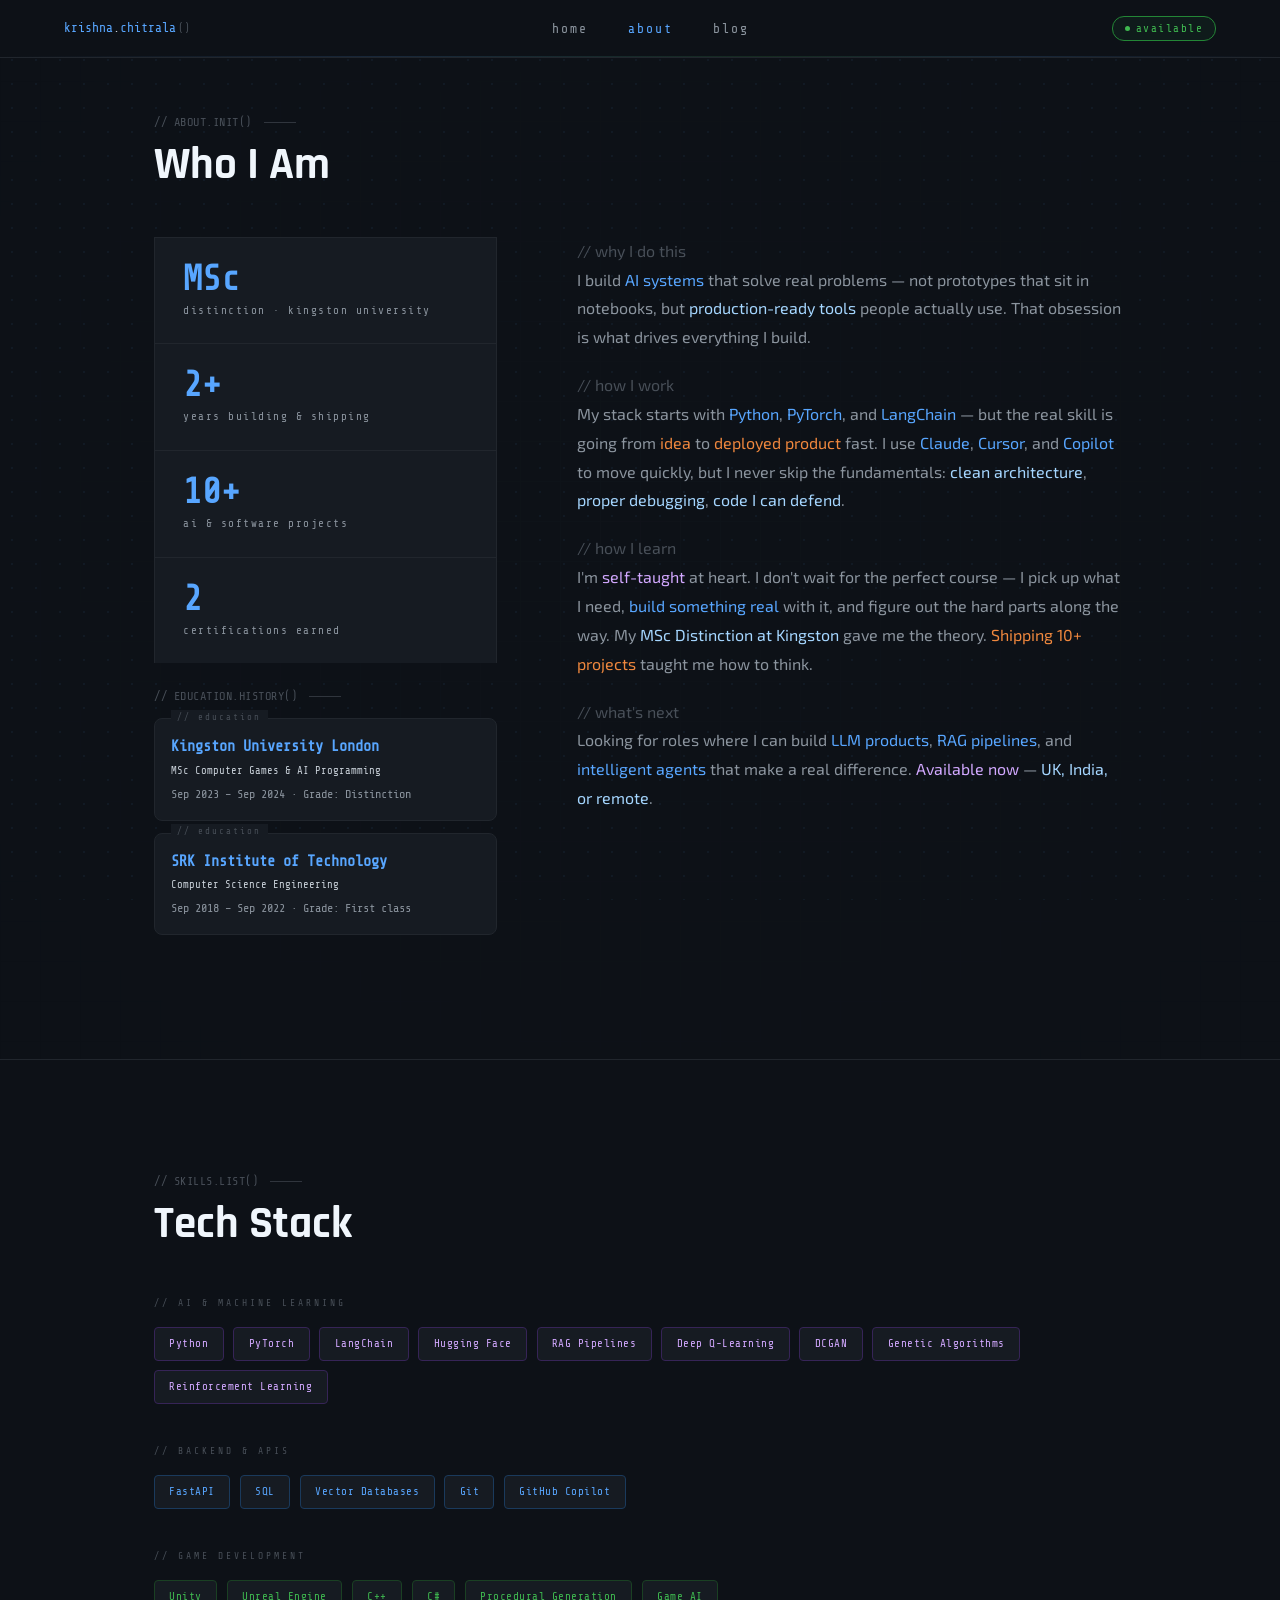
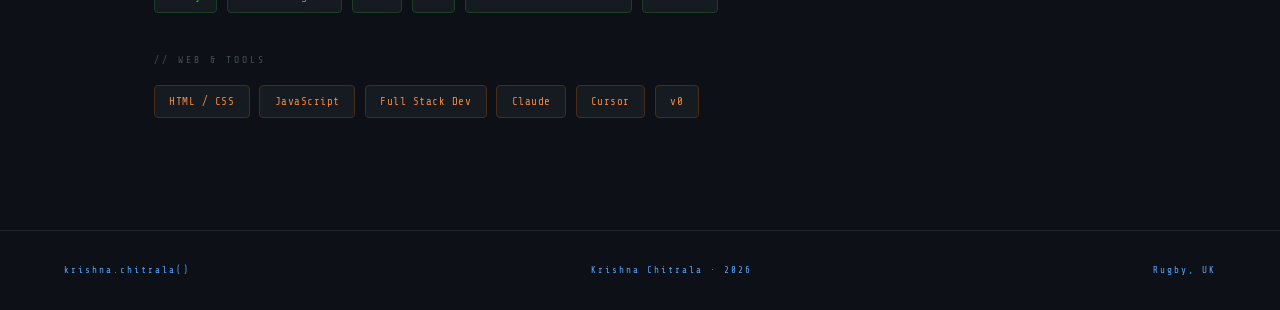
==== commit 5399893b: "css changes" ====
--- a/pages/about.html
+++ b/pages/about.html
@@ -19,7 +19,6 @@
   <ul class="nav-links">
     <li><a href="../index.html" onclick="closeMenu()">home</a></li>
     <li><a href="about.html" onclick="closeMenu()" class="active">about</a></li>
-    <li><a href="experience.html" onclick="closeMenu()">experience</a></li>
     <li><a href="blog.html" onclick="closeMenu()">blog</a></li>
   </ul>
   <div class="nav-available">
@@ -32,7 +31,6 @@
   <div class="mobile-menu">
     <a href="../index.html" onclick="closeMenu()">HOME</a>
     <a href="about.html" onclick="closeMenu()">ABOUT</a>
-    <a href="experience.html" onclick="closeMenu()">EXPERIENCE</a>
     <a href="blog.html" onclick="closeMenu()">BLOG</a>
   </div>
 </div>
@@ -74,10 +72,17 @@
         </div>
       </div>
       <div class="about-text">
-        <p>I got into AI because I'm obsessed with one thing — taking hard, messy problems and building intelligent systems that actually solve them. Not theoretically. In production. End to end.</p>
-        <p>My day-to-day is building LLM-powered apps and AI products from scratch — from the first prompt to a working, deployable system. I work fast using tools like Claude, Cursor, and GitHub Copilot, but I never skip the fundamentals. Clean architecture, proper debugging, code I can defend.</p>
-        <p>I'm self-taught at heart. I don't wait for permission or the perfect course — I pick up what I need, build something real with it, and figure out the hard parts along the way. My MSc at Kingston gave me the theoretical foundation, but shipping projects is what actually taught me how to think.</p>
-        <p>Right now I'm looking for AI engineering roles where I can get my hands dirty — building LLM products, RAG pipelines, and intelligent agents that make a real difference.</p>
+        <p><span class="syn-cm">// why I do this</span><br>
+I build <span class="syn-fn">AI systems</span> that solve real problems — not prototypes that sit in notebooks, but <span class="syn-str">production-ready tools</span> people actually use. That obsession is what drives everything I build.</p>
+
+        <p><span class="syn-cm">// how I work</span><br>
+My stack starts with <span class="syn-fn">Python</span>, <span class="syn-fn">PyTorch</span>, and <span class="syn-fn">LangChain</span> — but the real skill is going from <span class="syn-var">idea</span> to <span class="syn-var">deployed product</span> fast. I use <span class="syn-fn">Claude</span>, <span class="syn-fn">Cursor</span>, and <span class="syn-fn">Copilot</span> to move quickly, but I never skip the fundamentals: <span class="syn-str">clean architecture</span>, <span class="syn-str">proper debugging</span>, <span class="syn-str">code I can defend</span>.</p>
+
+        <p><span class="syn-cm">// how I learn</span><br>
+I'm <span class="syn-kw">self-taught</span> at heart. I don't wait for the perfect course — I pick up what I need, <span class="syn-fn">build something real</span> with it, and figure out the hard parts along the way. My <span class="syn-str">MSc Distinction at Kingston</span> gave me the theory. <span class="syn-var">Shipping 10+ projects</span> taught me how to think.</p>
+
+        <p><span class="syn-cm">// what's next</span><br>
+Looking for roles where I can build <span class="syn-fn">LLM products</span>, <span class="syn-fn">RAG pipelines</span>, and <span class="syn-fn">intelligent agents</span> that make a real difference. <span class="syn-kw">Available now</span> — <span class="syn-str">UK, India, or remote</span>.</p>
       </div>
     </div>
   </div>
@@ -138,12 +143,15 @@
   </div>
 </section>
 
+
 <footer>
   <span>krishna.chitrala()</span>
   <span>Krishna Chitrala · 2026</span>
   <span>Rugby, UK</span>
 </footer>
 
+<script src="../data/content.js"></script>
+<script src="../js/projects.js"></script>
 <script src="../js/chat.js"></script>
 </body>
 </html>
--- a/css/style.css
+++ b/css/style.css
@@ -728,8 +728,9 @@
 
 .projects-grid {
   display: grid;
-  grid-template-columns: repeat(auto-fill, minmax(180px, 1fr));
-  gap: 12px;
+  grid-template-columns: repeat(auto-fill, minmax(250px, 1fr));
+  gap: 16px;
+  grid-auto-rows: auto;
   width: 100%;
 }
 
@@ -884,13 +885,16 @@
 .modal-overlay {
   display: none;
   position: fixed;
-  inset: 0;
-  background: rgba(1,4,9,0.85);
-  z-index: 500;
-  align-items: center;
+  top: 0;
+  left: 0;
+  right: 0;
+  bottom: 0;
+  background: rgba(1, 4, 9, 0.85);
+  z-index: 9999;
+  overflow-y: auto;
+  align-items: flex-start;
   justify-content: center;
-  padding: 1.25rem;
-  backdrop-filter: blur(5px);
+  padding: 40px 20px;
 }
 
 .modal-overlay.open { display: flex; }
@@ -898,12 +902,11 @@
 .modal {
   background: #161b22;
   border: 0.5px solid #21262d;
-  border-radius: 8px;
+  border-radius: 12px;
   width: 100%;
-  max-width: 800px;
-  max-height: 85vh;
-  overflow: hidden;
+  max-width: 720px;
   position: relative;
+  overflow: visible;
   animation: modalIn 0.3s ease;
 }
 
@@ -928,21 +931,25 @@
 
 .modal-close {
   position: absolute;
-  top: 1rem; right: 1rem;
-  font-family: var(--mono);
-  font-size: 0.68rem;
-  color: #8b949e;
-  background: rgba(33,38,45,0.9);
+  top: 12px;
+  right: 12px;
+  z-index: 10;
+  background: rgba(22, 27, 34, 0.85);
+  backdrop-filter: blur(8px);
+  padding: 8px 16px;
   border: 0.5px solid #30363d;
-  padding: 0.35rem 0.75rem;
+  border-radius: 6px;
+  color: #c9d1d9;
   cursor: pointer;
-  letter-spacing: 1.5px;
-  transition: all 0.2s;
-  z-index: 10;
-  border-radius: 4px;
-}
-
-.modal-close:hover { border-color: #58a6ff; color: #58a6ff; }
+  font-family: 'Share Tech Mono', monospace;
+  font-size: 12px;
+  transition: color 0.2s, border-color 0.2s;
+}
+
+.modal-close:hover {
+  color: #f0f6fc;
+  border-color: #58a6ff;
+}
 
 .modal-hero {
   width: 100%;
@@ -977,8 +984,6 @@
 
 .modal-content {
   padding: 2rem;
-  max-height: calc(85vh - 250px);
-  overflow-y: auto;
 }
 
 .modal-header {
@@ -2374,38 +2379,88 @@
 /* ═══════════════════════════════════════
    FEATURED PROJECTS
 ═══════════════════════════════════════ */
-.project-card { position: relative; }
+.project-card {
+  position: relative;
+  border-radius: 10px;
+  overflow: hidden;
+  cursor: pointer;
+  background: transparent;
+  border: none;
+  padding: 0;
+}
+
+.project-card-inner {
+  position: relative;
+  z-index: 2;
+  background: #161b22;
+  border-radius: 8px;
+  overflow: hidden;
+  height: 100%;
+  display: flex;
+  flex-direction: column;
+}
+
+.project-card:not(.project-featured) {
+  border: 0.5px solid #21262d;
+}
+
+.project-card:not(.project-featured):hover {
+  border-color: #30363d;
+}
+
+.project-card:not(.project-featured) .project-card-inner {
+  border-radius: 0;
+}
 
 .project-featured {
-  grid-column: span 2;
-  border-color: rgba(88, 166, 255, 0.3);
-}
-
-.project-featured:hover {
-  border-color: rgba(88, 166, 255, 0.6);
-  box-shadow: 0 0 20px rgba(88, 166, 255, 0.1);
+  padding: 3px;
+}
+
+.project-blob {
+  position: absolute;
+  z-index: 1;
+  top: 50%;
+  left: 50%;
+  width: 200px;
+  height: 200px;
+  border-radius: 50%;
+  background-color: #79c0ff;
+  opacity: 1;
+  filter: blur(15px);
+  animation: blob-bounce 6s infinite ease;
+  pointer-events: none;
+}
+
+.project-blob-2 {
+  background-color: #d2a8ff;
+  animation-delay: -3s;
+  animation-duration: 8s;
+  width: 180px;
+  height: 180px;
+  opacity: 0.8;
+}
+
+@keyframes blob-bounce {
+  0%   { transform: translate(-50%, -50%) translate3d(0, 0, 0); }
+  25%  { transform: translate(-50%, -50%) translate3d(100px, 0, 0); }
+  50%  { transform: translate(-50%, -50%) translate3d(100px, 100px, 0); }
+  75%  { transform: translate(-50%, -50%) translate3d(0, 100px, 0); }
+  100% { transform: translate(-50%, -50%) translate3d(0, 0, 0); }
 }
 
 .project-featured-label {
   position: absolute;
-  top: 12px;
-  right: 12px;
+  top: 10px;
+  right: 10px;
   font-family: 'Share Tech Mono', monospace;
   font-size: 10px;
   color: #58a6ff;
-  background: rgba(88, 166, 255, 0.1);
-  border: 0.5px solid rgba(88, 166, 255, 0.2);
+  background: rgba(88, 166, 255, 0.15);
+  border: 0.5px solid rgba(88, 166, 255, 0.3);
   padding: 2px 8px;
   border-radius: 4px;
   letter-spacing: 0.5px;
-  z-index: 2;
-}
-
-.project-featured .project-thumb { min-height: 120px; }
-.project-card:not(.project-featured) .project-thumb { min-height: 60px; }
-
-@media (max-width: 768px) {
-  .project-featured { grid-column: span 1; }
+  z-index: 3;
 }
 
 /* ═══════════════════════════════════════
@@ -2508,3 +2563,115 @@
   background: #161b22;
   border: 0.5px solid #21262d;
 }
+
+/* ═══════════════════════════════════════
+   BLOG MODAL CONTENT
+═══════════════════════════════════════ */
+.bm-title,
+.blog-modal-title,
+.blog-modal h2,
+.blog-modal h3 {
+  color: #f0f6fc;
+}
+
+.bm-subtitle,
+.blog-modal-subtitle {
+  color: #8b949e;
+}
+
+.bm-category {
+  color: #58a6ff;
+  font-family: var(--font-mono);
+  font-size: 11px;
+  text-transform: uppercase;
+  letter-spacing: 0.08em;
+}
+
+.bm-date,
+.bm-readtime {
+  color: #8b949e;
+  font-size: 12px;
+}
+
+.bm-heading {
+  color: #58a6ff;
+  font-family: var(--font-mono);
+  margin: 1.2em 0 0.5em;
+}
+
+.bm-intro,
+.bm-paragraph,
+.bm-body p,
+.blog-modal p,
+.blog-modal-body p {
+  color: #c9d1d9;
+}
+
+.bm-list {
+  padding-left: 1.4em;
+}
+
+.bm-list li,
+.blog-modal li {
+  color: #c9d1d9;
+}
+
+.bm-code,
+.blog-modal code,
+.blog-modal pre {
+  background: #0d1117;
+  color: #c9d1d9;
+  border: 0.5px solid #21262d;
+  border-radius: 4px;
+  padding: 0.75em 1em;
+  display: block;
+  overflow-x: auto;
+  font-family: var(--font-mono);
+  font-size: 13px;
+}
+
+.bm-code code {
+  background: none;
+  border: none;
+  padding: 0;
+  color: inherit;
+}
+
+.bm-image {
+  max-width: 100%;
+  border-radius: 6px;
+  border: 0.5px solid #21262d;
+  margin: 1em 0;
+}
+
+.bm-divider {
+  border: none;
+  border-top: 0.5px solid #21262d;
+  margin: 1em 0;
+}
+
+/* Fallback: catch any black text inside the modal overlay */
+.modal-overlay h2,
+.modal-overlay h3 {
+  color: #f0f6fc;
+}
+
+[class*="blog"] h1,
+[class*="blog"] h2,
+[class*="blog"] h3 {
+  color: #58a6ff;
+}
+
+[class*="blog"] p {
+  color: #c9d1d9;
+}
+
+[class*="blog"] li {
+  color: #c9d1d9;
+}
+
+[class*="blog"] .intro,
+[class*="blog"] .blog-intro {
+  color: #c9d1d9;
+  font-size: 15px;
+}
